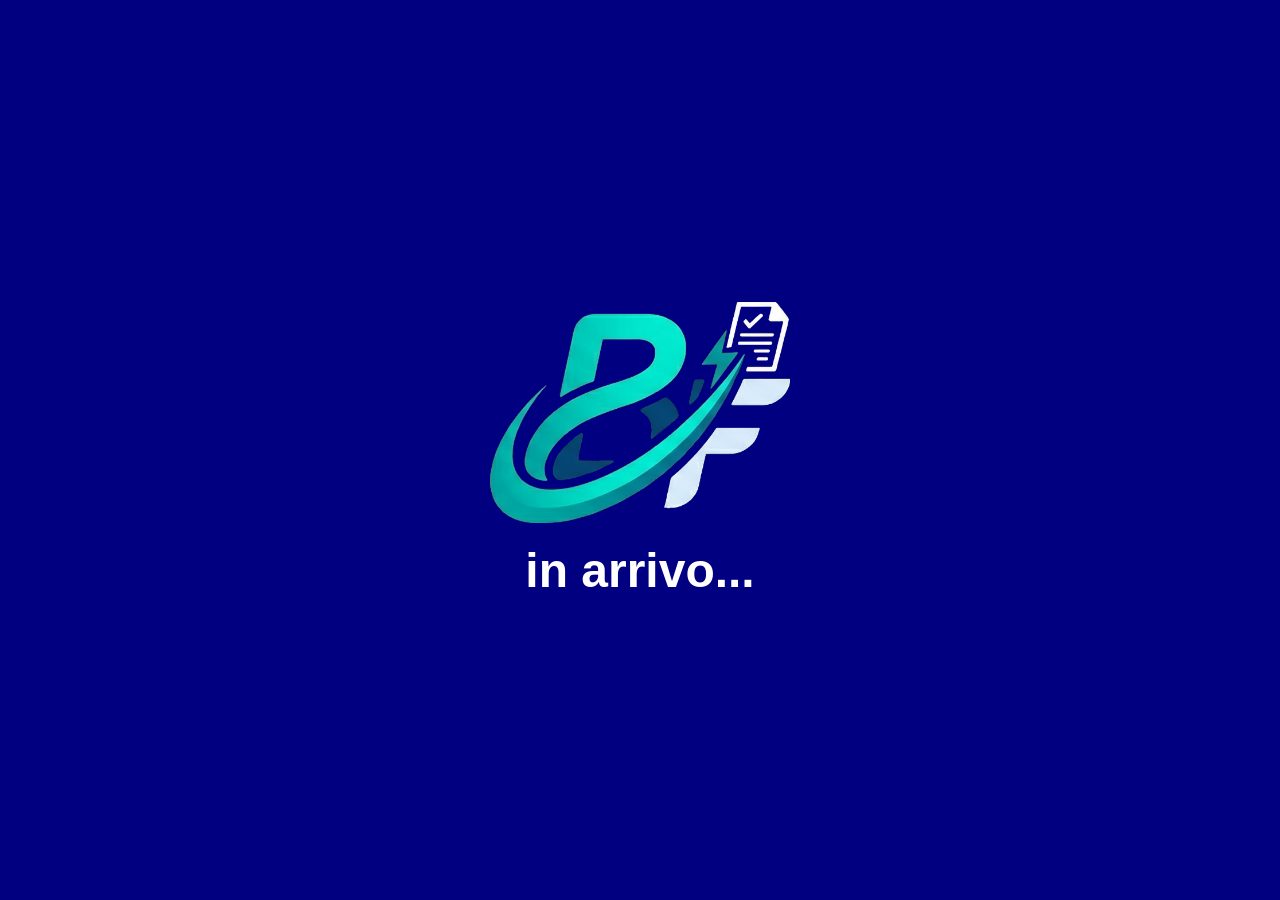
==== index.html @ 20ffef42 "placeholder for pages" ====
<!DOCTYPE html>
<html lang="it">
<head>
  <meta charset="UTF-8">
  <meta name="viewport" content="width=device-width, initial-scale=1.0">
  <title>Briofé - In Arrivo...</title>
  <style>
    body {
      background-color: #000080; /* Blu scuro */
      color: #fff; /* Testo bianco */
      font-family: Arial, sans-serif;
      text-align: center;
      margin: 0;
      padding: 0;
      height: 100vh;
      display: flex;
      flex-direction: column;
      justify-content: center;
      align-items: center;
    }

    img {
      max-width: 300px;
      margin-bottom: 20px;
    }

    .tamarro {
      font-size: 3em;
      font-weight: bold;
      animation: blinker 1s linear infinite;
    }

    @keyframes blinker {
      50% {
        opacity: 0;
      }
    }
  </style>
</head>
<body>
  <img src="img/logobriofe1.png" alt="Briofé Logo">
  <div class="tamarro">in arrivo...</div>
</body>
</html>
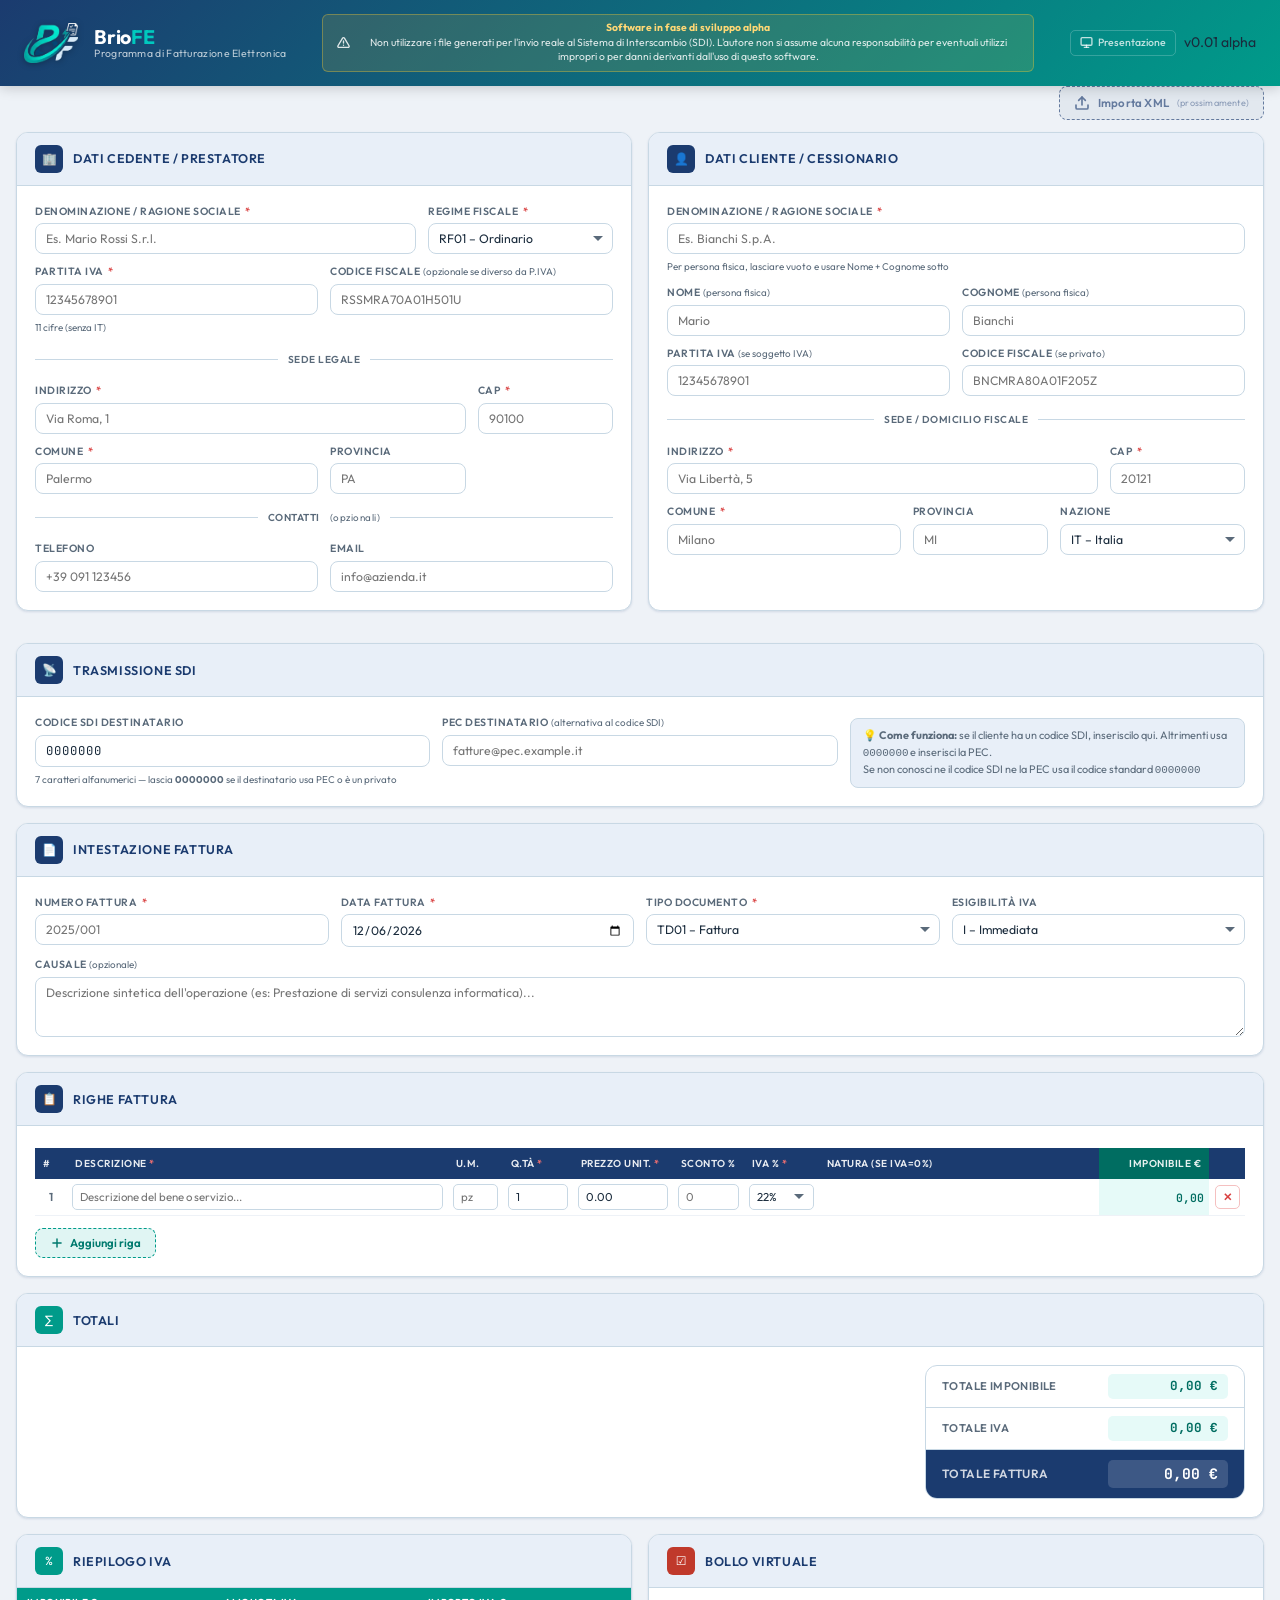
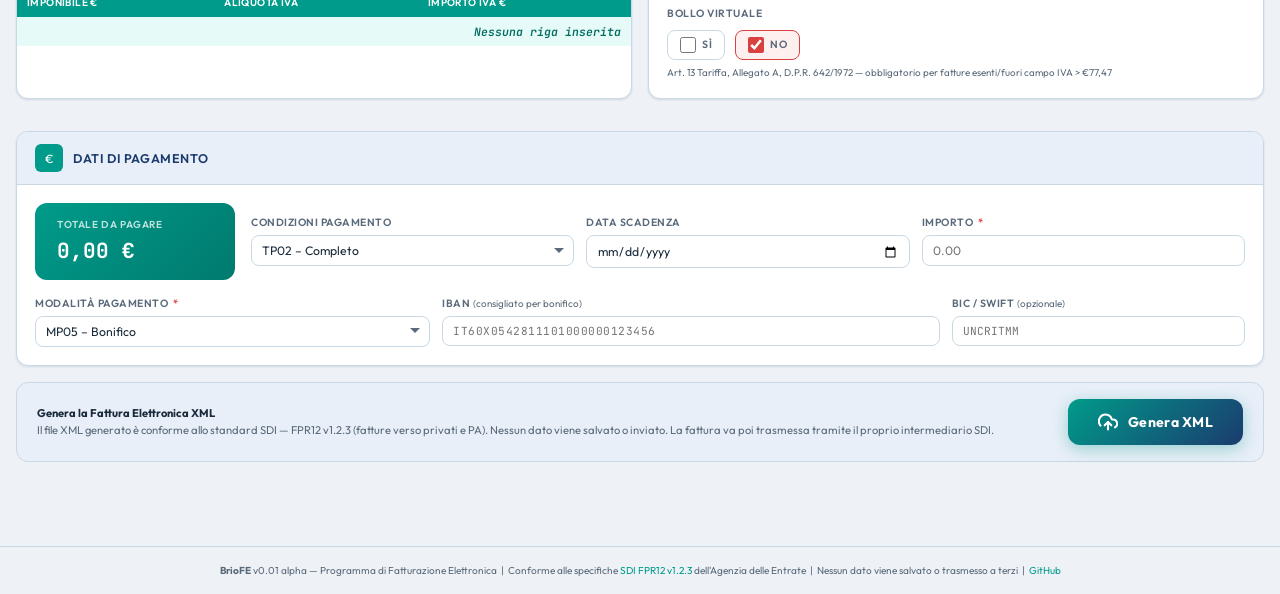
==== commit 359bc510: "Add files via upload" ====
--- a/index.html
+++ b/index.html
@@ -3,42 +3,602 @@
 <head>
   <meta charset="UTF-8">
   <meta name="viewport" content="width=device-width, initial-scale=1.0">
-  <title>Briofé - In Arrivo...</title>
-  <style>
-    body {
-      background-color: #000080; /* Blu scuro */
-      color: #fff; /* Testo bianco */
-      font-family: Arial, sans-serif;
-      text-align: center;
-      margin: 0;
-      padding: 0;
-      height: 100vh;
-      display: flex;
-      flex-direction: column;
-      justify-content: center;
-      align-items: center;
-    }
-
-    img {
-      max-width: 300px;
-      margin-bottom: 20px;
-    }
-
-    .tamarro {
-      font-size: 3em;
-      font-weight: bold;
-      animation: blinker 1s linear infinite;
-    }
-
-    @keyframes blinker {
-      50% {
-        opacity: 0;
-      }
-    }
-  </style>
+  <meta name="description" content="BrioFE - Programma di Fatturazione Elettronica. Genera fatture elettroniche XML FPR12 conformi SDI.">
+  <title>BrioFE — Fatturazione Elettronica</title>
+  <link rel="icon" type="image/png" href="img/logobriofe1.png">
+  <link rel="stylesheet" href="asset/style.css">
 </head>
 <body>
-  <img src="img/logobriofe1.png" alt="Briofé Logo">
-  <div class="tamarro">in arrivo...</div>
+
+<!-- ═══════════════════════════════════════════════════════════
+     HEADER
+════════════════════════════════════════════════════════════ -->
+<header class="app-header">
+  <img src="img/logobriofe1.png" alt="BrioFE Logo" class="logo">
+  <div class="brand">
+    <div class="brand-name">Brio<span>FE</span></div>
+    <div class="brand-sub">Programma di Fatturazione Elettronica</div>
+  </div>
+
+  <div class="header-disclaimer">
+    <svg width="13" height="13" viewBox="0 0 24 24" fill="none" stroke="currentColor" stroke-width="2.5" stroke-linecap="round" stroke-linejoin="round" style="flex-shrink:0"><path d="M10.29 3.86L1.82 18a2 2 0 0 0 1.71 3h16.94a2 2 0 0 0 1.71-3L13.71 3.86a2 2 0 0 0-3.42 0z"/><line x1="12" y1="9" x2="12" y2="13"/><line x1="12" y1="17" x2="12.01" y2="17"/></svg>
+    <span><strong>Software in fase di sviluppo alpha</strong></br>Non utilizzare i file generati per l'invio reale al Sistema di Interscambio (SDI). L'autore non si assume alcuna responsabilità per eventuali utilizzi impropri o per danni derivanti dall'uso di questo software.</span>
+  </div>
+
+  <div class="header-right">
+    <a href="presentation.html" class="header-link" title="Pagina di presentazione del progetto">
+      <svg width="13" height="13" viewBox="0 0 24 24" fill="none" stroke="currentColor" stroke-width="2.5" stroke-linecap="round" stroke-linejoin="round"><rect x="2" y="3" width="20" height="14" rx="2"/><line x1="8" y1="21" x2="16" y2="21"/><line x1="12" y1="17" x2="12" y2="21"/></svg>
+      Presentazione
+    </a>
+    <span class="header-version">v0.01 alpha</span>
+  </div>
+</header>
+
+<!-- ═══════════════════════════════════════════════════════════
+     MAIN CONTENT
+════════════════════════════════════════════════════════════ -->
+<div class="page-wrapper">
+  <div class="main-content">
+
+    <!-- TOP ACTIONS BAR -->
+    <div style="display:flex; justify-content:flex-end; margin-bottom:12px;">
+      <button type="button" class="btn-import-xml" onclick="importXML()" title="Funzione disponibile in versione futura">
+        <svg width="16" height="16" viewBox="0 0 24 24" fill="none" stroke="currentColor" stroke-width="2.5" stroke-linecap="round" stroke-linejoin="round">
+          <path d="M21 15v4a2 2 0 0 1-2 2H5a2 2 0 0 1-2-2v-4"/>
+          <polyline points="17 8 12 3 7 8"/>
+          <line x1="12" y1="3" x2="12" y2="15"/>
+        </svg>
+        Importa XML
+        <span style="font-size:.65rem;opacity:.7;font-weight:400">(prossimamente)</span>
+      </button>
+    </div>
+
+    <!-- ────────────────────────────────────────────────────
+         CEDENTE + CLIENTE
+    ─────────────────────────────────────────────────────── -->
+    <div class="header-grid">
+
+      <!-- DATI CEDENTE / PRESTATORE -->
+      <div class="card">
+        <div class="card-header">
+          <div class="section-icon">🏢</div>
+          <h2>Dati Cedente / Prestatore</h2>
+        </div>
+        <div class="card-body">
+          <div class="form-grid">
+
+            <div class="field col-8">
+              <label>Denominazione / Ragione Sociale <span class="required">*</span></label>
+              <input type="text" id="cedente-denominazione" placeholder="Es. Mario Rossi S.r.l." autocomplete="organization">
+            </div>
+
+            <div class="field col-4">
+              <label>Regime Fiscale <span class="required">*</span></label>
+              <select id="cedente-regime">
+                <option value="RF01">RF01 – Ordinario</option>
+                <option value="RF02">RF02 – Contribuenti minimi</option>
+                <option value="RF04">RF04 – Agricoltura e pesca</option>
+                <option value="RF05">RF05 – Sali e tabacchi</option>
+                <option value="RF06">RF06 – Commercio fiammiferi</option>
+                <option value="RF07">RF07 – Editoria</option>
+                <option value="RF10">RF10 – Intrattenimenti</option>
+                <option value="RF11">RF11 – Agenzie viaggi</option>
+                <option value="RF12">RF12 – Agriturismo</option>
+                <option value="RF13">RF13 – Vendite a domicilio</option>
+                <option value="RF14">RF14 – Beni usati</option>
+                <option value="RF15">RF15 – Aste</option>
+                <option value="RF16">RF16 – IVA cassa PA</option>
+                <option value="RF17">RF17 – IVA cassa</option>
+                <option value="RF18">RF18 – Altro</option>
+                <option value="RF19">RF19 – Forfettario</option>
+                <option value="RF20">RF20 – Franchigia IVA UE</option>
+              </select>
+            </div>
+
+            <div class="field col-6">
+              <label>Partita IVA <span class="required">*</span></label>
+              <input type="text" id="cedente-piva" placeholder="12345678901" maxlength="11" autocomplete="off">
+              <span class="field-hint">11 cifre (senza IT)</span>
+            </div>
+
+            <div class="field col-6">
+              <label>Codice Fiscale <span class="optional">(opzionale se diverso da P.IVA)</span></label>
+              <input type="text" id="cedente-cf" placeholder="RSSMRA70A01H501U" maxlength="16" autocomplete="off">
+            </div>
+
+            <div class="col-12">
+              <div class="section-divider">Sede Legale</div>
+            </div>
+
+            <div class="field col-9">
+              <label>Indirizzo <span class="required">*</span></label>
+              <input type="text" id="cedente-indirizzo" placeholder="Via Roma, 1">
+            </div>
+
+            <div class="field col-3">
+              <label>CAP <span class="required">*</span></label>
+              <input type="text" id="cedente-cap" placeholder="90100" maxlength="5">
+            </div>
+
+            <div class="field col-6">
+              <label>Comune <span class="required">*</span></label>
+              <input type="text" id="cedente-comune" placeholder="Palermo">
+            </div>
+
+            <div class="field col-3">
+              <label>Provincia</label>
+              <input type="text" id="cedente-provincia" placeholder="PA" maxlength="2">
+            </div>
+
+            <div class="col-12">
+              <div class="section-divider">Contatti <span class="optional" style="font-weight:400;text-transform:none;font-size:.7rem">(opzionali)</span></div>
+            </div>
+
+            <div class="field col-6">
+              <label>Telefono</label>
+              <input type="tel" id="cedente-tel" placeholder="+39 091 123456">
+            </div>
+
+            <div class="field col-6">
+              <label>Email</label>
+              <input type="email" id="cedente-email" placeholder="info@azienda.it">
+            </div>
+
+          </div>
+        </div>
+      </div>
+
+      <!-- DATI CESSIONARIO / COMMITTENTE -->
+      <div class="card">
+        <div class="card-header">
+          <div class="section-icon">👤</div>
+          <h2>Dati Cliente / Cessionario</h2>
+        </div>
+        <div class="card-body">
+          <div class="form-grid">
+
+            <div class="field col-12">
+              <label>Denominazione / Ragione Sociale <span class="required">*</span></label>
+              <input type="text" id="cliente-denominazione" placeholder="Es. Bianchi S.p.A." autocomplete="off">
+              <span class="field-hint">Per persona fisica, lasciare vuoto e usare Nome + Cognome sotto</span>
+            </div>
+
+            <div class="field col-6">
+              <label>Nome <span class="optional">(persona fisica)</span></label>
+              <input type="text" id="cliente-nome" placeholder="Mario">
+            </div>
+
+            <div class="field col-6">
+              <label>Cognome <span class="optional">(persona fisica)</span></label>
+              <input type="text" id="cliente-cognome" placeholder="Bianchi">
+            </div>
+
+            <div class="field col-6">
+              <label>Partita IVA <span class="optional">(se soggetto IVA)</span></label>
+              <input type="text" id="cliente-piva" placeholder="12345678901" maxlength="11">
+            </div>
+
+            <div class="field col-6">
+              <label>Codice Fiscale <span class="optional">(se privato)</span></label>
+              <input type="text" id="cliente-cf" placeholder="BNCMRA80A01F205Z" maxlength="16">
+            </div>
+
+            <div class="col-12">
+              <div class="section-divider">Sede / Domicilio Fiscale</div>
+            </div>
+
+            <div class="field col-9">
+              <label>Indirizzo <span class="required">*</span></label>
+              <input type="text" id="cliente-indirizzo" placeholder="Via Libertà, 5">
+            </div>
+
+            <div class="field col-3">
+              <label>CAP <span class="required">*</span></label>
+              <input type="text" id="cliente-cap" placeholder="20121" maxlength="5">
+            </div>
+
+            <div class="field col-5">
+              <label>Comune <span class="required">*</span></label>
+              <input type="text" id="cliente-comune" placeholder="Milano">
+            </div>
+
+            <div class="field col-3">
+              <label>Provincia</label>
+              <input type="text" id="cliente-provincia" placeholder="MI" maxlength="2">
+            </div>
+
+            <div class="field col-4">
+              <label>Nazione</label>
+              <select id="cliente-nazione">
+                <option value="IT" selected>IT – Italia</option>
+                <option value="AT">AT – Austria</option>
+                <option value="BE">BE – Belgio</option>
+                <option value="CH">CH – Svizzera</option>
+                <option value="DE">DE – Germania</option>
+                <option value="ES">ES – Spagna</option>
+                <option value="FR">FR – Francia</option>
+                <option value="GB">GB – Gran Bretagna</option>
+                <option value="GR">GR – Grecia</option>
+                <option value="NL">NL – Paesi Bassi</option>
+                <option value="PT">PT – Portogallo</option>
+                <option value="US">US – USA</option>
+                <option value="SM">SM – San Marino</option>
+                <option value="VA">VA – Città del Vaticano</option>
+              </select>
+            </div>
+
+          </div>
+        </div>
+      </div>
+    </div>
+
+    <!-- ────────────────────────────────────────────────────
+         TRASMISSIONE SDI
+    ─────────────────────────────────────────────────────── -->
+    <div class="card">
+      <div class="card-header">
+        <div class="section-icon">📡</div>
+        <h2>Trasmissione SDI</h2>
+      </div>
+      <div class="card-body">
+        <div class="form-grid">
+
+          <div class="field col-4">
+            <label>Codice SDI Destinatario</label>
+            <input type="text" id="cedente-sdi" value="0000000" maxlength="7"
+                   style="text-transform:uppercase;font-family:'JetBrains Mono',monospace;letter-spacing:1px"
+                   placeholder="0000000"
+                   oninput="this.value=this.value.toUpperCase()">
+            <span class="field-hint">7 caratteri alfanumerici — lascia <strong>0000000</strong> se il destinatario usa PEC o è un privato</span>
+          </div>
+
+          <div class="field col-4">
+            <label>PEC Destinatario <span class="optional">(alternativa al codice SDI)</span></label>
+            <input type="email" id="cedente-pec" placeholder="fatture@pec.example.it">
+          </div>
+
+          <div class="field col-4" style="align-self:flex-end">
+            <div style="background:var(--secondary-light);border:1px solid var(--border);border-radius:var(--radius);padding:8px 12px;font-size:.78rem;color:var(--text-muted);line-height:1.5">
+              💡 <strong>Come funziona:</strong> se il cliente ha un codice SDI, inseriscilo qui.
+              Altrimenti usa <code>0000000</code> e inserisci la PEC.</br>
+              Se non conosci ne il codice SDI ne la PEC usa il codice standard <code>0000000</code> 
+            </div>
+          </div>
+
+        </div>
+      </div>
+    </div>
+
+    <!-- ────────────────────────────────────────────────────
+         INTESTAZIONE FATTURA
+    ─────────────────────────────────────────────────────── -->
+    <div class="card">
+      <div class="card-header">
+        <div class="section-icon">📄</div>
+        <h2>Intestazione Fattura</h2>
+      </div>
+      <div class="card-body">
+        <div class="form-grid">
+
+          <div class="field col-3">
+            <label>Numero Fattura <span class="required">*</span></label>
+            <input type="text" id="fattura-numero" placeholder="2025/001">
+          </div>
+
+          <div class="field col-3">
+            <label>Data Fattura <span class="required">*</span></label>
+            <input type="date" id="fattura-data">
+          </div>
+
+          <div class="field col-3">
+            <label>Tipo Documento <span class="required">*</span></label>
+            <select id="fattura-tipo">
+              <option value="TD01">TD01 – Fattura</option>
+              <option value="TD04">TD04 – Nota di credito</option>
+              <option value="TD05">TD05 – Nota di debito</option>
+              <option value="TD24">TD24 – Fattura differita (art.21 c.4 a)</option>
+              <option value="TD25">TD25 – Fattura differita (art.21 c.4 b)</option>
+              <option value="TD26">TD26 – Cessione beni ammortizzabili</option>
+              <option value="TD27">TD27 – Fattura autoconsumo/cessione gratuita</option>
+            </select>
+          </div>
+
+          <div class="field col-3">
+            <label>Esigibilità IVA</label>
+            <select id="fattura-esigibilita">
+              <option value="I">I – Immediata</option>
+              <option value="D">D – Differita</option>
+              <option value="S">S – Scissione pagamenti (Split Payment)</option>
+            </select>
+          </div>
+
+          <div class="field col-12">
+            <label>Causale <span class="optional">(opzionale)</span></label>
+            <textarea id="fattura-causale" placeholder="Descrizione sintetica dell'operazione (es: Prestazione di servizi consulenza informatica)..." rows="2"></textarea>
+          </div>
+
+        </div>
+      </div>
+    </div>
+
+    <!-- ────────────────────────────────────────────────────
+         RIGHE FATTURA
+    ─────────────────────────────────────────────────────── -->
+    <div class="card">
+      <div class="card-header">
+        <div class="section-icon">📋</div>
+        <h2>Righe Fattura</h2>
+      </div>
+      <div class="card-body" style="padding-top:10px">
+
+        <div class="table-wrapper">
+          <table class="invoice-table">
+            <thead>
+              <tr>
+                <th class="td-nr">#</th>
+                <th class="td-desc">Descrizione <span style="color:#F87171">*</span></th>
+                <th class="td-um">U.M.</th>
+                <th class="td-qty">Q.tà <span style="color:#F87171">*</span></th>
+                <th class="td-price">Prezzo Unit. <span style="color:#F87171">*</span></th>
+                <th class="td-disc">Sconto %</th>
+                <th class="td-iva">IVA % <span style="color:#F87171">*</span></th>
+                <th class="td-natura">Natura (se IVA=0%)</th>
+                <th class="td-tot text-right" style="background:#006D61">Imponibile €</th>
+                <th class="td-del"></th>
+              </tr>
+            </thead>
+            <tbody id="linee-body">
+              <!-- righe inserite dinamicamente da JS -->
+            </tbody>
+          </table>
+        </div>
+
+        <div style="margin-top:10px">
+          <button type="button" class="btn-add-row" onclick="addLine()">
+            <svg width="14" height="14" viewBox="0 0 24 24" fill="none" stroke="currentColor" stroke-width="2.5" stroke-linecap="round" stroke-linejoin="round">
+              <line x1="12" y1="5" x2="12" y2="19"/><line x1="5" y1="12" x2="19" y2="12"/>
+            </svg>
+            Aggiungi riga
+          </button>
+        </div>
+
+      </div>
+    </div>
+
+    <!-- ────────────────────────────────────────────────────
+         TOTALI
+    ─────────────────────────────────────────────────────── -->
+    <div class="card">
+      <div class="card-header">
+        <div class="section-icon" style="background:var(--primary)">∑</div>
+        <h2>Totali</h2>
+      </div>
+      <div class="card-body">
+        <div class="totals-grid">
+          <div class="totals-box">
+            <div class="totals-row">
+              <span class="tot-label">Totale Imponibile</span>
+              <span class="tot-value" id="tot-imponibile">0,00 €</span>
+            </div>
+            <div class="totals-row">
+              <span class="tot-label">Totale IVA</span>
+              <span class="tot-value" id="tot-iva">0,00 €</span>
+            </div>
+            <div class="totals-row total-final">
+              <span class="tot-label">Totale Fattura</span>
+              <span class="tot-value" id="tot-fattura">0,00 €</span>
+            </div>
+          </div>
+        </div>
+      </div>
+    </div>
+
+    <!-- ────────────────────────────────────────────────────
+         RIEPILOGO IVA + BOLLO/RIVALSA
+    ─────────────────────────────────────────────────────── -->
+    <div class="bottom-grid">
+
+      <!-- RIEPILOGO IVA -->
+      <div class="card">
+        <div class="card-header">
+          <div class="section-icon" style="background:var(--primary)">%</div>
+          <h2>Riepilogo IVA</h2>
+        </div>
+        <div class="card-body" style="padding:0">
+          <table class="riepilogo-iva-table">
+            <thead>
+              <tr>
+                <th>Imponibile €</th>
+                <th>Aliquota IVA</th>
+                <th>Importo IVA €</th>
+              </tr>
+            </thead>
+            <tbody id="riepilogo-iva-body">
+              <tr><td colspan="3" class="riepilogo-empty">Nessuna riga inserita</td></tr>
+            </tbody>
+          </table>
+        </div>
+      </div>
+
+      <!-- BOLLO + RIVALSA BOLLO -->
+      <div class="card">
+        <div class="card-header">
+          <div class="section-icon" style="background:#C0392B">☑</div>
+          <h2>Bollo Virtuale</h2>
+        </div>
+        <div class="card-body">
+          <div class="bollo-section">
+
+            <!-- Bollo Virtuale SI/NO -->
+            <div class="field">
+              <label>Bollo Virtuale</label>
+              <div class="checkbox-group">
+                <label class="checkbox-label" id="label-bollo-si">
+                  <input type="checkbox" id="bollo-si" name="bollo" onchange="
+                    el('bollo-no').checked=false;
+                    handleBolloChange();
+                  "> Sì
+                </label>
+                <label class="checkbox-label checked" id="label-bollo-no">
+                  <input type="checkbox" id="bollo-no" name="bollo" checked onchange="
+                    el('bollo-si').checked=false;
+                    handleBolloChange();
+                  "> No
+                </label>
+              </div>
+              <span class="field-hint">Art. 13 Tariffa, Allegato A, D.P.R. 642/1972 — obbligatorio per fatture esenti/fuori campo IVA &gt; €77,47</span>
+            </div>
+
+            <!-- Importo + Rivalsa: visibili solo se bollo = SI -->
+            <div id="bollo-dettaglio" style="display:none">
+
+              <!-- Importo Bollo -->
+              <div id="bollo-importo-row" class="bollo-importo-row">
+                <div class="field" style="max-width:200px">
+                  <label>Importo Bollo (€)</label>
+                  <input type="number" id="importo-bollo" value="2.00" step="0.01" min="0"
+                         oninput="recalc(); updateBolloRivalsaRow();">
+                </div>
+              </div>
+
+              <!-- Rivalsa Bollo -->
+              <div class="field" style="margin-top:10px">
+                <label>Rivalsa Bollo</label>
+                <div class="checkbox-group">
+                  <label class="checkbox-label" id="label-rivalsa-si">
+                    <input type="checkbox" id="rivalsa-si" name="rivalsa" onchange="
+                      el('rivalsa-no').checked=false;
+                      handleRivalsaBolloChange();
+                    "> Sì
+                  </label>
+                  <label class="checkbox-label checked" id="label-rivalsa-no">
+                    <input type="checkbox" id="rivalsa-no" name="rivalsa" checked onchange="
+                      el('rivalsa-si').checked=false;
+                      handleRivalsaBolloChange();
+                    "> No
+                  </label>
+                </div>
+                <span class="field-hint">Se <strong>Sì</strong>: viene aggiunta automaticamente una riga in fattura con l'importo del bollo, IVA 0%, Natura <strong>N1</strong> (Esclusa art.15 D.P.R. 642/1972)</span>
+              </div>
+
+            </div>
+
+          </div>
+        </div>
+      </div>
+    </div>
+
+    <!-- ────────────────────────────────────────────────────
+         PAGAMENTO
+    ─────────────────────────────────────────────────────── -->
+    <div class="card">
+      <div class="card-header">
+        <div class="section-icon" style="background:var(--primary)">€</div>
+        <h2>Dati di Pagamento</h2>
+      </div>
+      <div class="card-body">
+
+        <!-- Totale da pagare + Scadenza + Modalità -->
+        <div class="pagamento-header-row">
+
+          <div class="totale-pagare-box">
+            <div class="label">Totale da Pagare</div>
+            <div class="amount" id="totale-pagare-amount">0,00 €</div>
+          </div>
+
+          <div class="pagamento-fields">
+            <div class="form-grid">
+              <div class="field col-4">
+                <label>Condizioni Pagamento</label>
+                <select id="pagamento-condizioni">
+                  <option value="TP02" selected>TP02 – Completo</option>
+                  <option value="TP01">TP01 – A rate</option>
+                  <option value="TP03">TP03 – Anticipo</option>
+                </select>
+              </div>
+              <div class="field col-4">
+                <label>Data Scadenza</label>
+                <input type="date" id="pagamento-scadenza">
+              </div>
+              <div class="field col-4">
+                <label>Importo <span class="required">*</span></label>
+                <input type="number" id="pagamento-importo" step="0.01" min="0" placeholder="0.00">
+              </div>
+            </div>
+          </div>
+
+        </div>
+
+        <!-- Modalità + IBAN + BIC -->
+        <div class="form-grid" style="margin-top:12px">
+
+          <div class="field col-4">
+            <label>Modalità Pagamento <span class="required">*</span></label>
+            <select id="pagamento-modalita">
+              <option value="MP05" selected>MP05 – Bonifico</option>
+              <option value="MP01">MP01 – Contanti</option>
+              <option value="MP02">MP02 – Assegno</option>
+              <option value="MP03">MP03 – Assegno circolare</option>
+              <option value="MP07">MP07 – Bollettino bancario</option>
+              <option value="MP08">MP08 – Carta di pagamento</option>
+              <option value="MP12">MP12 – RIBA</option>
+              <option value="MP13">MP13 – MAV</option>
+              <option value="MP19">MP19 – SEPA Direct Debit</option>
+              <option value="MP20">MP20 – SEPA Direct Debit CORE</option>
+              <option value="MP21">MP21 – SEPA Direct Debit B2B</option>
+              <option value="MP23">MP23 – PagoPA</option>
+            </select>
+          </div>
+
+          <div class="field col-5">
+            <label>IBAN <span class="optional">(consigliato per bonifico)</span></label>
+            <input type="text" id="pagamento-iban" placeholder="IT60X0542811101000000123456" maxlength="34" style="text-transform:uppercase; font-family:'JetBrains Mono',monospace; font-size:.8rem; letter-spacing:.5px">
+          </div>
+
+          <div class="field col-3">
+            <label>BIC / SWIFT <span class="optional">(opzionale)</span></label>
+            <input type="text" id="pagamento-bic" placeholder="UNCRITMM" maxlength="11" style="text-transform:uppercase; font-family:'JetBrains Mono',monospace; font-size:.8rem">
+          </div>
+
+        </div>
+
+      </div>
+    </div>
+
+    <!-- ────────────────────────────────────────────────────
+         GENERA XML
+    ─────────────────────────────────────────────────────── -->
+    <div class="generate-bar">
+      <div class="generate-info">
+        <strong>Genera la Fattura Elettronica XML</strong><br>
+        Il file XML generato è conforme allo standard SDI — FPR12 v1.2.3 (fatture verso privati e PA).
+        Nessun dato viene salvato o inviato. La fattura va poi trasmessa tramite il proprio intermediario SDI.
+      </div>
+      <button type="button" class="btn-generate" onclick="generateXML()">
+        <svg width="20" height="20" viewBox="0 0 24 24" fill="none" stroke="currentColor" stroke-width="2.5" stroke-linecap="round" stroke-linejoin="round">
+          <polyline points="16 16 12 12 8 16"/><line x1="12" y1="12" x2="12" y2="21"/>
+          <path d="M20.39 18.39A5 5 0 0 0 18 9h-1.26A8 8 0 1 0 3 16.3"/>
+        </svg>
+        Genera XML
+      </button>
+    </div>
+
+  </div><!-- end .main-content -->
+</div><!-- end .page-wrapper -->
+
+<!-- ═══════════════════════════════════════════════════════════
+     FOOTER
+════════════════════════════════════════════════════════════ -->
+<footer class="app-footer">
+  <strong>BrioFE</strong> v0.01 alpha — Programma di Fatturazione Elettronica &nbsp;|&nbsp;
+  Conforme alle specifiche <a href="https://www.fatturapa.gov.it" target="_blank" rel="noopener">SDI FPR12 v1.2.3</a> dell'Agenzia delle Entrate &nbsp;|&nbsp;
+  Nessun dato viene salvato o trasmesso a terzi &nbsp;|&nbsp;
+  <a href="https://github.com/denvermotel/BrioFE" target="_blank" rel="noopener">GitHub</a>
+</footer>
+
+<!-- Toast container -->
+<div id="toast-container"></div>
+
+<script src="asset/app.js"></script>
 </body>
-</html>+</html>
--- a/asset/style.css
+++ b/asset/style.css
@@ -0,0 +1,840 @@
+/* ============================================================
+   BrioFE - Fatturazione Elettronica
+   style.css v0.01 alpha
+   ============================================================ */
+
+@import url('https://fonts.googleapis.com/css2?family=Outfit:wght@300;400;500;600;700&family=JetBrains+Mono:wght@400;500&display=swap');
+
+/* ── CSS Variables ─────────────────────────────────────────── */
+:root {
+  --primary:       #009B8A;
+  --primary-dark:  #007A6E;
+  --primary-light: #E0F5F3;
+  --secondary:     #1B3B6F;
+  --secondary-light: #E8EFF8;
+  --accent:        #00C9BE;
+  --text:          #1A2B3C;
+  --text-muted:    #5A6A7A;
+  --border:        #C8D8E4;
+  --border-focus:  #009B8A;
+  --bg:            #EEF2F7;
+  --bg-card:       #FFFFFF;
+  --bg-calc:       #E6FAF8;
+  --text-calc:     #006D61;
+  --bg-header:     linear-gradient(135deg, #1B3B6F 0%, #009B8A 100%);
+  --danger:        #D94040;
+  --warning:       #E8881A;
+  --shadow-sm:     0 1px 3px rgba(27,59,111,.08), 0 1px 2px rgba(27,59,111,.06);
+  --shadow-md:     0 4px 12px rgba(27,59,111,.10), 0 2px 4px rgba(27,59,111,.06);
+  --shadow-lg:     0 10px 30px rgba(27,59,111,.12);
+  --radius:        8px;
+  --radius-lg:     12px;
+  --radius-xl:     16px;
+  --transition:    .18s cubic-bezier(.4,0,.2,1);
+}
+
+/* ── Reset ──────────────────────────────────────────────────── */
+*, *::before, *::after { box-sizing: border-box; margin: 0; padding: 0; }
+
+html { font-size: 14px; scroll-behavior: smooth; }
+
+body {
+  font-family: 'Outfit', system-ui, sans-serif;
+  background: var(--bg);
+  color: var(--text);
+  line-height: 1.5;
+  min-height: 100vh;
+}
+
+/* ── Layout ─────────────────────────────────────────────────── */
+.page-wrapper { max-width: 1280px; margin: 0 auto; padding: 0 16px 60px; }
+
+/* ── Header ─────────────────────────────────────────────────── */
+.app-header {
+  background: var(--bg-header);
+  padding: 14px 24px;
+  display: flex;
+  align-items: center;
+  gap: 16px;
+  position: sticky;
+  top: 0;
+  z-index: 100;
+  box-shadow: 0 2px 12px rgba(0,0,0,.18);
+}
+
+.app-header .logo {
+  height: 40px;
+  width: auto;
+  filter: drop-shadow(0 1px 3px rgba(0,0,0,.3));
+}
+
+.app-header .brand {
+  display: flex;
+  flex-direction: column;
+  line-height: 1.1;
+}
+
+.app-header .brand-name {
+  font-size: 1.4rem;
+  font-weight: 700;
+  color: #FFF;
+  letter-spacing: -.3px;
+}
+.app-header .brand-name span { color: var(--accent); }
+
+.app-header .brand-sub {
+  font-size: .75rem;
+  font-weight: 400;
+  color: rgba(255,255,255,.7);
+  letter-spacing: .3px;
+}
+
+.header-spacer { flex: 1; }
+
+.header-right {
+  display: flex;
+  align-items: center;
+  gap: 8px;
+  flex-shrink: 0;
+}
+
+.header-link {
+  display: inline-flex;
+  align-items: center;
+  gap: 5px;
+  color: rgba(255,255,255,.75);
+  text-decoration: none;
+  font-size: .75rem;
+  font-weight: 500;
+  padding: 4px 9px;
+  border-radius: 5px;
+  border: 1px solid rgba(255,255,255,.2);
+  transition: var(--transition);
+  white-space: nowrap;
+}
+.header-link:hover {
+  color: #fff;
+  background: rgba(255,255,255,.12);
+  border-color: rgba(255,255,255,.35);
+}
+
+/* ── Header disclaimer (inline, centered) ────────────────────── */
+.header-disclaimer {
+  flex: 1;
+  display: flex;
+  align-items: center;
+  justify-content: center;
+  gap: 7px;
+  margin: 0 20px;
+  background: rgba(245,200,50,.13);
+  border: 1px solid rgba(245,200,50,.35);
+  border-radius: 6px;
+  padding: 6px 14px;
+  font-size: .74rem;
+  color: rgba(255,255,255,.85);
+  line-height: 1.4;
+  text-align: center;
+}
+.header-disclaimer strong { color: #FFD875; }
+  background: rgba(255,255,255,.12);
+  border: 1px solid rgba(255,255,255,.2);
+  color: rgba(255,255,255,.8);
+  font-size: .7rem;
+  font-weight: 500;
+  padding: 3px 9px;
+  border-radius: 20px;
+  font-family: 'JetBrains Mono', monospace;
+  letter-spacing: .5px;
+}
+
+/* ── Main Content ───────────────────────────────────────────── */
+.main-content { padding-top: 24px; }
+
+/* ── Cards / Sections ──────────────────────────────────────── */
+.card {
+  background: var(--bg-card);
+  border-radius: var(--radius-lg);
+  box-shadow: var(--shadow-sm);
+  border: 1px solid var(--border);
+  margin-bottom: 16px;
+  overflow: hidden;
+}
+
+.card-header {
+  display: flex;
+  align-items: center;
+  gap: 10px;
+  padding: 12px 18px;
+  background: var(--secondary-light);
+  border-bottom: 1px solid var(--border);
+}
+
+.card-header .section-icon {
+  width: 28px;
+  height: 28px;
+  background: var(--secondary);
+  border-radius: 6px;
+  display: flex;
+  align-items: center;
+  justify-content: center;
+  color: white;
+  font-size: .85rem;
+  flex-shrink: 0;
+}
+
+.card-header h2 {
+  font-size: .9rem;
+  font-weight: 600;
+  color: var(--secondary);
+  text-transform: uppercase;
+  letter-spacing: .6px;
+}
+
+.card-body { padding: 18px; }
+
+/* ── Two-column header layout ──────────────────────────────── */
+.header-grid {
+  display: grid;
+  grid-template-columns: 1fr 1fr;
+  gap: 16px;
+  margin-bottom: 16px;
+}
+
+@media (max-width: 768px) {
+  .header-grid { grid-template-columns: 1fr; }
+}
+
+/* ── Import XML button (disabled/placeholder) ─────────────── */
+.btn-import-xml {
+  display: inline-flex;
+  align-items: center;
+  gap: 8px;
+  background: rgba(27,59,111,.08);
+  border: 1.5px dashed var(--secondary);
+  color: var(--secondary);
+  font-family: 'Outfit', sans-serif;
+  font-size: .82rem;
+  font-weight: 600;
+  padding: 8px 14px;
+  border-radius: var(--radius);
+  cursor: not-allowed;
+  opacity: .65;
+  transition: var(--transition);
+  letter-spacing: .2px;
+}
+.btn-import-xml svg { flex-shrink: 0; }
+
+/* ── Form Grid ──────────────────────────────────────────────── */
+.form-grid {
+  display: grid;
+  grid-template-columns: repeat(12, 1fr);
+  gap: 10px 12px;
+}
+
+.col-12 { grid-column: span 12; }
+.col-9  { grid-column: span 9;  }
+.col-8  { grid-column: span 8;  }
+.col-6  { grid-column: span 6;  }
+.col-5  { grid-column: span 5;  }
+.col-4  { grid-column: span 4;  }
+.col-3  { grid-column: span 3;  }
+.col-2  { grid-column: span 2;  }
+
+@media (max-width: 600px) {
+  .col-9, .col-8, .col-6, .col-5, .col-4, .col-3, .col-2 { grid-column: span 12; }
+}
+
+/* ── Form Fields ────────────────────────────────────────────── */
+.field { display: flex; flex-direction: column; gap: 4px; }
+
+.field label {
+  font-size: .75rem;
+  font-weight: 600;
+  color: var(--text-muted);
+  text-transform: uppercase;
+  letter-spacing: .5px;
+}
+
+.field label .required {
+  color: var(--danger);
+  margin-left: 2px;
+}
+
+.field label .optional {
+  color: var(--text-muted);
+  font-weight: 400;
+  font-size: .7rem;
+  text-transform: none;
+  letter-spacing: 0;
+}
+
+/* Input fields (user input = black/white) */
+input[type="text"],
+input[type="number"],
+input[type="email"],
+input[type="date"],
+input[type="tel"],
+select,
+textarea {
+  width: 100%;
+  padding: 7px 10px;
+  background: #FFFFFF;
+  border: 1.5px solid var(--border);
+  border-radius: var(--radius);
+  font-family: 'Outfit', sans-serif;
+  font-size: .875rem;
+  color: var(--text);
+  transition: border-color var(--transition), box-shadow var(--transition);
+  outline: none;
+  appearance: none;
+}
+
+input[type="text"]:focus,
+input[type="number"]:focus,
+input[type="email"]:focus,
+input[type="date"]:focus,
+input[type="tel"]:focus,
+select:focus,
+textarea:focus {
+  border-color: var(--border-focus);
+  box-shadow: 0 0 0 3px rgba(0,155,138,.12);
+}
+
+input[type="text"].is-invalid,
+input[type="number"].is-invalid,
+select.is-invalid {
+  border-color: var(--danger);
+  box-shadow: 0 0 0 3px rgba(217,64,64,.1);
+}
+
+textarea { resize: vertical; min-height: 60px; }
+
+select {
+  background-image: url("data:image/svg+xml,%3Csvg xmlns='http://www.w3.org/2000/svg' width='12' height='12' viewBox='0 0 12 12'%3E%3Cpath fill='%235A6A7A' d='M6 8L1 3h10z'/%3E%3C/svg%3E");
+  background-repeat: no-repeat;
+  background-position: right 8px center;
+  padding-right: 26px;
+  cursor: pointer;
+}
+
+/* Calculated fields (green) */
+.calc-input {
+  background: var(--bg-calc) !important;
+  border-color: #B0E8E3 !important;
+  color: var(--text-calc) !important;
+  font-weight: 600 !important;
+  cursor: default !important;
+  font-family: 'JetBrains Mono', monospace !important;
+  font-size: .82rem !important;
+}
+
+.calc-display {
+  padding: 7px 10px;
+  background: var(--bg-calc);
+  border: 1.5px solid #B0E8E3;
+  border-radius: var(--radius);
+  color: var(--text-calc);
+  font-family: 'JetBrains Mono', monospace;
+  font-size: .875rem;
+  font-weight: 600;
+  min-height: 34px;
+  display: flex;
+  align-items: center;
+}
+
+/* ── Invoice rows top bar ──────────────────────────────────── */
+.section-actions {
+  display: flex;
+  align-items: center;
+  justify-content: space-between;
+  padding: 12px 18px 0;
+}
+
+/* ── Invoice Lines Table ────────────────────────────────────── */
+.table-wrapper {
+  overflow-x: auto;
+  margin: 12px 0;
+}
+
+.invoice-table {
+  width: 100%;
+  border-collapse: collapse;
+  font-size: .82rem;
+}
+
+.invoice-table th {
+  background: var(--secondary);
+  color: rgba(255,255,255,.9);
+  font-weight: 600;
+  font-size: .72rem;
+  text-transform: uppercase;
+  letter-spacing: .5px;
+  padding: 8px 8px;
+  text-align: left;
+  white-space: nowrap;
+  position: sticky;
+  top: 0;
+}
+
+.invoice-table th.text-right,
+.invoice-table td.text-right { text-align: right; }
+
+.invoice-table tbody tr:nth-child(even) { background: #F7FAFC; }
+.invoice-table tbody tr:hover { background: var(--primary-light); }
+
+.invoice-table td {
+  padding: 5px 5px;
+  border-bottom: 1px solid #EEF2F7;
+  vertical-align: middle;
+}
+
+/* inline table inputs */
+.invoice-table input[type="text"],
+.invoice-table input[type="number"],
+.invoice-table select {
+  padding: 5px 7px;
+  font-size: .82rem;
+  border-radius: 5px;
+}
+
+.td-nr { width: 32px; text-align: center; font-weight: 600; color: var(--text-muted); }
+.td-desc { min-width: 180px; }
+.td-um { width: 55px; }
+.td-qty { width: 70px; }
+.td-price { width: 100px; }
+.td-disc { width: 60px; }
+.td-iva { width: 75px; }
+.td-natura { min-width: 140px; }
+.td-tot { width: 110px; }
+.td-del { width: 36px; text-align: center; }
+
+.td-calc {
+  background: var(--bg-calc);
+  color: var(--text-calc);
+  font-family: 'JetBrains Mono', monospace;
+  font-weight: 600;
+  text-align: right;
+  font-size: .82rem;
+  padding: 5px 8px;
+}
+
+/* ── Buttons ────────────────────────────────────────────────── */
+.btn {
+  display: inline-flex;
+  align-items: center;
+  gap: 6px;
+  font-family: 'Outfit', sans-serif;
+  font-weight: 600;
+  border: none;
+  cursor: pointer;
+  transition: var(--transition);
+  border-radius: var(--radius);
+  text-decoration: none;
+  white-space: nowrap;
+}
+
+.btn-primary {
+  background: var(--primary);
+  color: white;
+  padding: 9px 18px;
+  font-size: .875rem;
+  box-shadow: 0 2px 8px rgba(0,155,138,.3);
+}
+.btn-primary:hover { background: var(--primary-dark); box-shadow: 0 4px 12px rgba(0,155,138,.4); }
+
+.btn-secondary {
+  background: var(--secondary-light);
+  color: var(--secondary);
+  border: 1.5px solid var(--border);
+  padding: 8px 16px;
+  font-size: .82rem;
+}
+.btn-secondary:hover { background: #D8E5F0; }
+
+.btn-outline {
+  background: transparent;
+  color: var(--primary);
+  border: 1.5px solid var(--primary);
+  padding: 7px 14px;
+  font-size: .82rem;
+}
+.btn-outline:hover { background: var(--primary-light); }
+
+.btn-danger-outline {
+  background: transparent;
+  color: var(--danger);
+  border: 1.5px solid #F5C0C0;
+  padding: 4px 7px;
+  font-size: .78rem;
+  border-radius: 5px;
+}
+.btn-danger-outline:hover { background: #FFF0F0; border-color: var(--danger); }
+
+.btn-add-row {
+  background: var(--primary-light);
+  color: var(--primary-dark);
+  border: 1.5px dashed var(--primary);
+  padding: 7px 14px;
+  font-size: .82rem;
+  border-radius: var(--radius);
+  cursor: pointer;
+  font-family: 'Outfit', sans-serif;
+  font-weight: 600;
+  transition: var(--transition);
+  display: inline-flex;
+  align-items: center;
+  gap: 6px;
+}
+.btn-add-row:hover { background: var(--bg-calc); }
+
+.btn-generate {
+  background: linear-gradient(135deg, #009B8A 0%, #1B3B6F 100%);
+  color: white;
+  padding: 13px 30px;
+  font-size: 1rem;
+  font-weight: 700;
+  border-radius: var(--radius-lg);
+  letter-spacing: .3px;
+  box-shadow: 0 4px 16px rgba(0,155,138,.35);
+  border: none;
+  cursor: pointer;
+  font-family: 'Outfit', sans-serif;
+  display: inline-flex;
+  align-items: center;
+  gap: 10px;
+  transition: var(--transition);
+}
+.btn-generate:hover {
+  box-shadow: 0 6px 20px rgba(0,155,138,.45);
+  transform: translateY(-1px);
+}
+.btn-generate:active { transform: translateY(0); }
+
+/* ── Totals Summary ──────────────────────────────────────────── */
+.totals-grid {
+  display: flex;
+  justify-content: flex-end;
+}
+
+.totals-box {
+  min-width: 320px;
+  border: 1px solid var(--border);
+  border-radius: var(--radius-lg);
+  overflow: hidden;
+}
+
+.totals-row {
+  display: flex;
+  justify-content: space-between;
+  align-items: center;
+  padding: 8px 16px;
+  border-bottom: 1px solid var(--border);
+}
+.totals-row:last-child { border-bottom: none; }
+
+.totals-row .tot-label {
+  font-size: .8rem;
+  font-weight: 600;
+  color: var(--text-muted);
+  text-transform: uppercase;
+  letter-spacing: .4px;
+}
+
+.totals-row .tot-value {
+  font-family: 'JetBrains Mono', monospace;
+  font-size: .9rem;
+  font-weight: 700;
+  color: var(--text-calc);
+  background: var(--bg-calc);
+  padding: 3px 10px;
+  border-radius: 5px;
+  min-width: 120px;
+  text-align: right;
+}
+
+.totals-row.total-final {
+  background: var(--secondary);
+  padding: 10px 16px;
+}
+.totals-row.total-final .tot-label { color: rgba(255,255,255,.8); font-size: .85rem; }
+.totals-row.total-final .tot-value {
+  background: rgba(255,255,255,.15);
+  color: white;
+  font-size: 1.05rem;
+}
+
+/* ── Bottom section: Riepilogo + Bollo/Rivalsa ─────────────── */
+.bottom-grid {
+  display: grid;
+  grid-template-columns: 1fr 1fr;
+  gap: 16px;
+  margin-bottom: 16px;
+}
+
+@media (max-width: 768px) { .bottom-grid { grid-template-columns: 1fr; } }
+
+.riepilogo-iva-table {
+  width: 100%;
+  border-collapse: collapse;
+  font-size: .82rem;
+}
+
+.riepilogo-iva-table th {
+  background: var(--primary);
+  color: white;
+  font-weight: 600;
+  font-size: .72rem;
+  text-transform: uppercase;
+  letter-spacing: .4px;
+  padding: 7px 10px;
+  text-align: left;
+}
+
+.riepilogo-iva-table td {
+  padding: 6px 10px;
+  background: var(--bg-calc);
+  color: var(--text-calc);
+  font-family: 'JetBrains Mono', monospace;
+  font-weight: 600;
+  font-size: .82rem;
+  border-bottom: 1px solid #B0E8E3;
+  text-align: right;
+}
+
+.riepilogo-iva-table tr:last-child td { border-bottom: none; }
+
+.riepilogo-empty {
+  padding: 20px;
+  text-align: center;
+  color: var(--text-muted);
+  font-size: .8rem;
+  font-style: italic;
+}
+
+/* ── Checkboxes (Bollo / Rivalsa) ───────────────────────────── */
+.checkbox-group {
+  display: flex;
+  gap: 10px;
+  align-items: center;
+  margin-top: 4px;
+}
+
+.checkbox-label {
+  display: flex;
+  align-items: center;
+  gap: 6px;
+  cursor: pointer;
+  font-size: .85rem;
+  font-weight: 500;
+  color: var(--text);
+  padding: 6px 12px;
+  border-radius: var(--radius);
+  border: 1.5px solid var(--border);
+  transition: var(--transition);
+  user-select: none;
+}
+.checkbox-label:hover { border-color: var(--danger); background: #FFF5F5; }
+
+.checkbox-label input[type="checkbox"] {
+  width: 16px;
+  height: 16px;
+  accent-color: var(--danger);
+  cursor: pointer;
+  flex-shrink: 0;
+  margin: 0;
+  padding: 0;
+  border: none;
+  appearance: auto;
+}
+
+.checkbox-label.checked { border-color: var(--danger); background: #FFF0F0; }
+
+.bollo-section { display: flex; flex-direction: column; gap: 12px; }
+
+.bollo-importo-row {
+  display: flex;
+  align-items: center;
+  gap: 10px;
+}
+
+.bollo-importo-row .field { flex: 1; }
+
+/* ── Totale da Pagare ───────────────────────────────────────── */
+.pagamento-header-row {
+  display: flex;
+  align-items: center;
+  gap: 16px;
+  flex-wrap: wrap;
+  margin-bottom: 16px;
+}
+
+.totale-pagare-box {
+  background: linear-gradient(135deg, #009B8A, #007A6E);
+  border-radius: var(--radius-lg);
+  padding: 14px 22px;
+  display: flex;
+  flex-direction: column;
+  min-width: 200px;
+}
+
+.totale-pagare-box .label {
+  font-size: .72rem;
+  font-weight: 600;
+  text-transform: uppercase;
+  letter-spacing: .6px;
+  color: rgba(255,255,255,.75);
+  margin-bottom: 2px;
+}
+
+.totale-pagare-box .amount {
+  font-family: 'JetBrains Mono', monospace;
+  font-size: 1.5rem;
+  font-weight: 700;
+  color: white;
+}
+
+.pagamento-fields { flex: 1; min-width: 280px; }
+
+/* ── Generate section ───────────────────────────────────────── */
+.generate-bar {
+  display: flex;
+  align-items: center;
+  justify-content: space-between;
+  padding: 16px 20px;
+  background: var(--secondary-light);
+  border-radius: var(--radius-lg);
+  border: 1px solid var(--border);
+  flex-wrap: wrap;
+  gap: 12px;
+}
+
+.generate-info {
+  font-size: .8rem;
+  color: var(--text-muted);
+  line-height: 1.5;
+}
+.generate-info strong { color: var(--text); }
+
+/* ── Toast Notifications ────────────────────────────────────── */
+#toast-container {
+  position: fixed;
+  bottom: 24px;
+  right: 24px;
+  z-index: 9999;
+  display: flex;
+  flex-direction: column;
+  gap: 8px;
+}
+
+.toast {
+  display: flex;
+  align-items: flex-start;
+  gap: 10px;
+  padding: 12px 16px;
+  border-radius: var(--radius-lg);
+  font-size: .82rem;
+  font-weight: 500;
+  box-shadow: var(--shadow-lg);
+  max-width: 360px;
+  animation: toastIn .3s ease;
+  border-left: 4px solid transparent;
+}
+
+.toast.success { background: #F0FBF9; border-color: var(--primary); color: #005A52; }
+.toast.error   { background: #FFF0F0; border-color: var(--danger);  color: #9B1010; }
+.toast.warning { background: #FFF8EC; border-color: var(--warning); color: #7A4600; }
+
+@keyframes toastIn {
+  from { opacity: 0; transform: translateX(20px); }
+  to   { opacity: 1; transform: translateX(0); }
+}
+
+/* ── Field hints ─────────────────────────────────────────────── */
+.field-hint {
+  font-size: .7rem;
+  color: var(--text-muted);
+  margin-top: 2px;
+}
+
+/* ── Section divider ─────────────────────────────────────────── */
+.section-divider {
+  display: flex;
+  align-items: center;
+  gap: 10px;
+  margin: 6px 0;
+  color: var(--text-muted);
+  font-size: .72rem;
+  font-weight: 600;
+  text-transform: uppercase;
+  letter-spacing: .5px;
+}
+.section-divider::before,
+.section-divider::after {
+  content: '';
+  flex: 1;
+  height: 1px;
+  background: var(--border);
+}
+
+/* ── Footer ─────────────────────────────────────────────────── */
+.app-footer {
+  text-align: center;
+  padding: 16px;
+  font-size: .72rem;
+  color: var(--text-muted);
+  border-top: 1px solid var(--border);
+  margin-top: 24px;
+}
+.app-footer a { color: var(--primary); text-decoration: none; }
+.app-footer a:hover { text-decoration: underline; }
+
+/* ── Scrollbar ──────────────────────────────────────────────── */
+::-webkit-scrollbar { width: 6px; height: 6px; }
+::-webkit-scrollbar-track { background: var(--bg); }
+::-webkit-scrollbar-thumb { background: var(--border); border-radius: 3px; }
+::-webkit-scrollbar-thumb:hover { background: var(--text-muted); }
+
+/* ── Bollo Rivalsa locked row ───────────────────────────────── */
+.row-bollo-rivalsa td {
+  background: #FFF8EC !important;
+  border-bottom: 1px solid #FDDBA0 !important;
+}
+
+.row-bollo-rivalsa .td-calc {
+  background: #FFF3D6 !important;
+  color: #7A4600 !important;
+}
+
+.bollo-row-badge {
+  display: inline-flex;
+  align-items: center;
+  gap: 5px;
+  font-size: .72rem;
+  font-weight: 700;
+  color: #7A4600;
+  background: #FDDBA0;
+  padding: 2px 7px;
+  border-radius: 4px;
+  letter-spacing: .3px;
+  white-space: nowrap;
+}
+
+.locked-cell {
+  font-family: 'JetBrains Mono', monospace;
+  font-size: .8rem;
+  color: #7A4600;
+  font-weight: 600;
+  padding: 5px 7px;
+  background: #FFF3D6;
+  border-radius: 5px;
+  border: 1.5px solid #FDDBA0;
+  display: block;
+  min-height: 30px;
+  line-height: 20px;
+}
+@media print {
+  .app-header, .btn-generate, .btn-add-row, .btn-danger-outline,
+  .btn-import-xml, .generate-bar, .app-footer { display: none; }
+  body { background: white; }
+  .card { box-shadow: none; border: 1px solid #ccc; }
+}
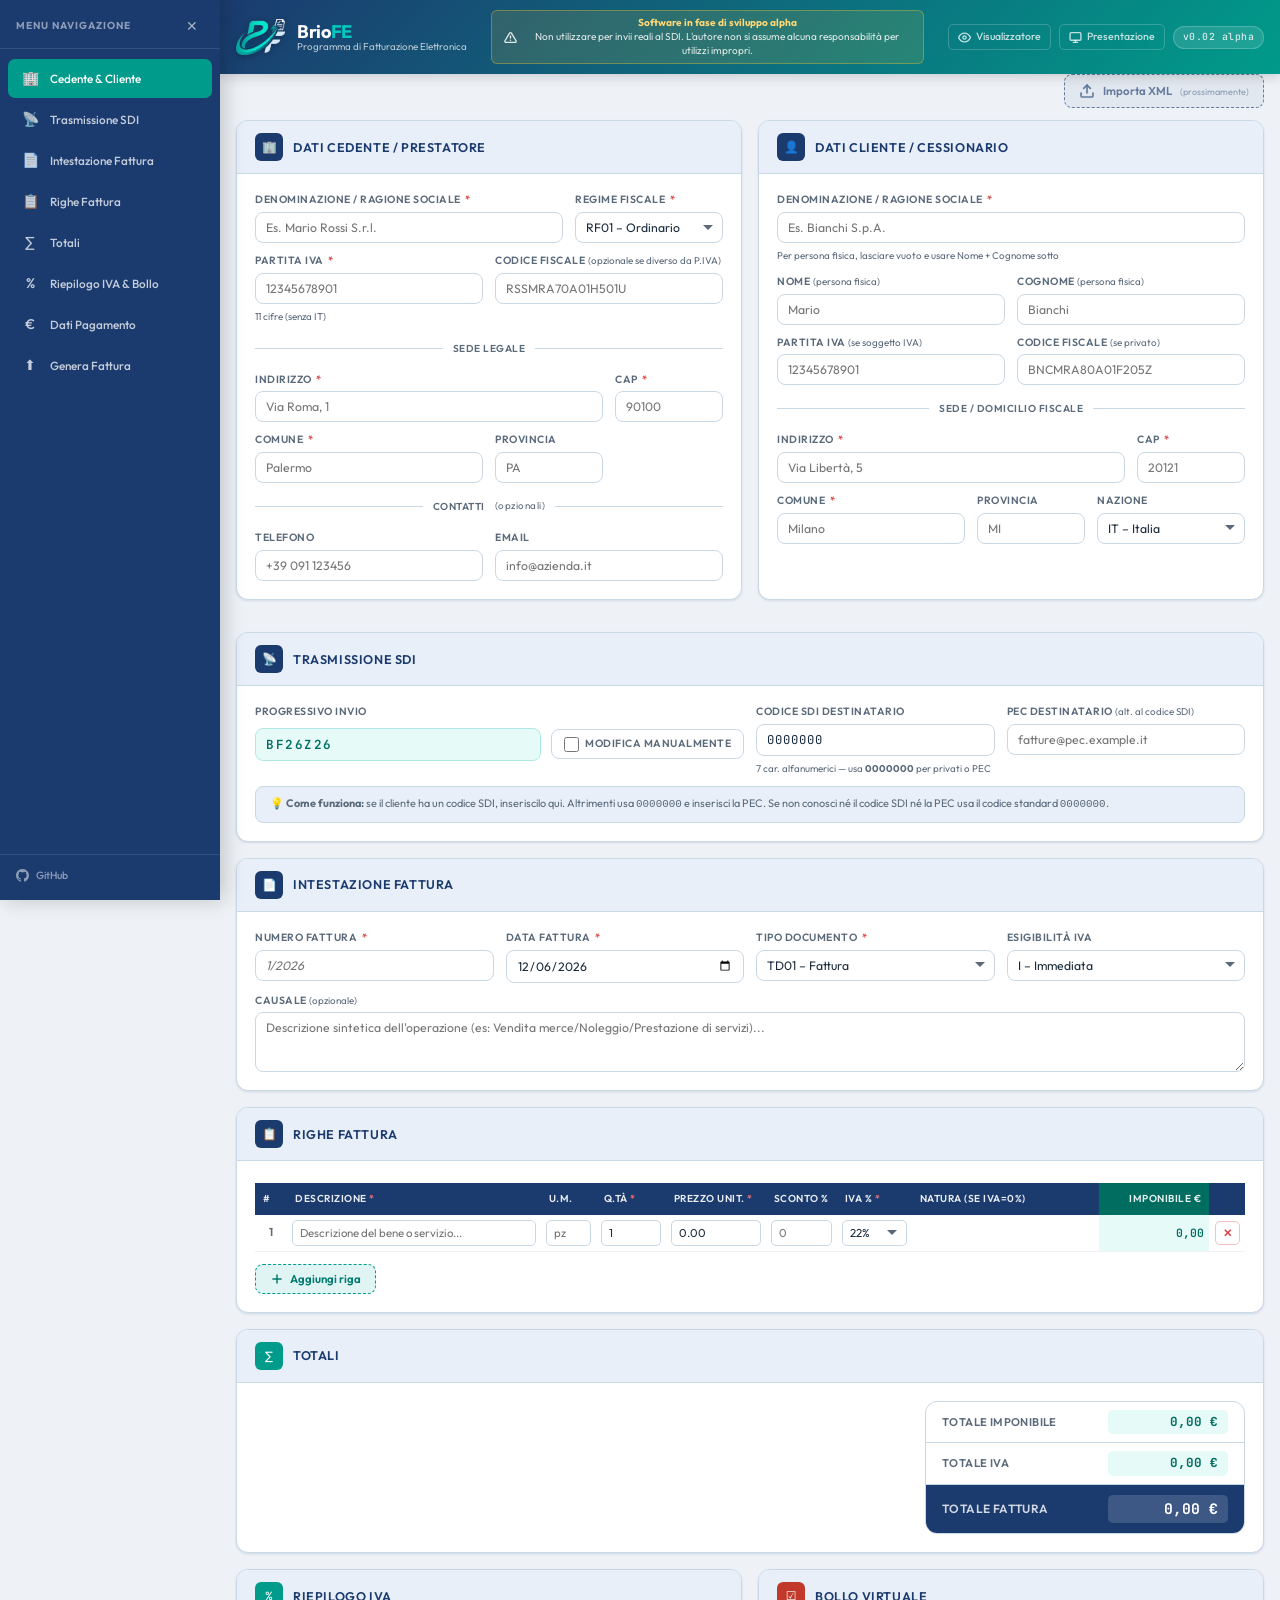
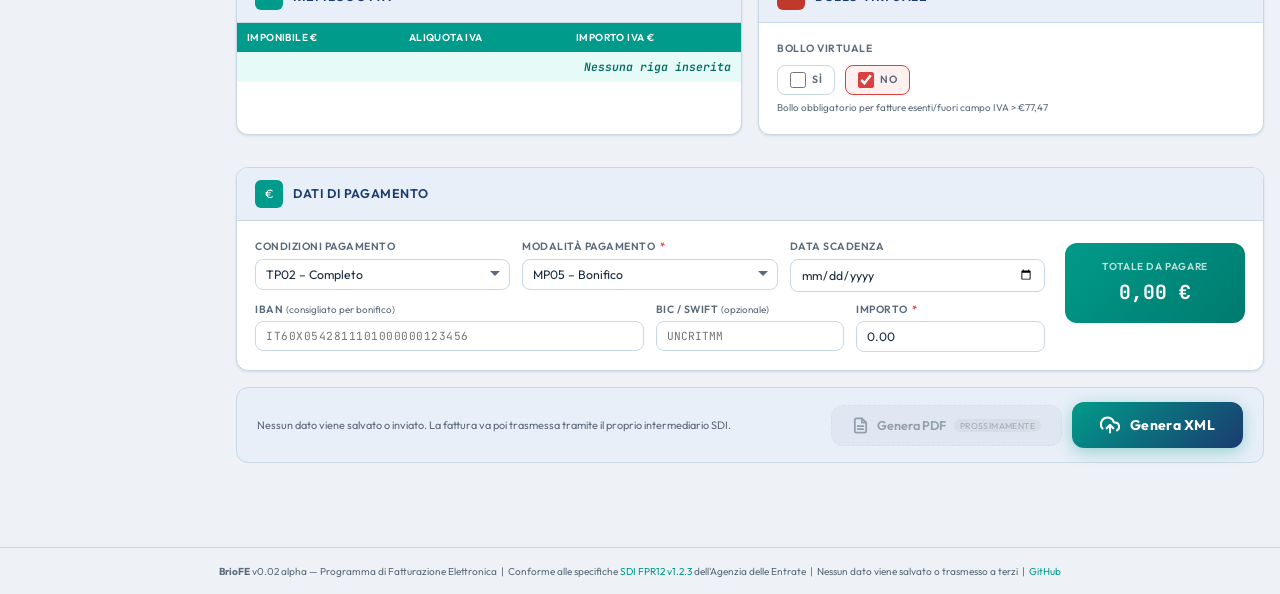
==== commit 4439b58f: "0.02 alpha" ====
--- a/index.html
+++ b/index.html
@@ -14,6 +14,9 @@
      HEADER
 ════════════════════════════════════════════════════════════ -->
 <header class="app-header">
+  <button class="nav-toggle" id="nav-toggle" onclick="toggleNav()" title="Menu sezioni">
+    <span></span><span></span><span></span>
+  </button>
   <img src="img/logobriofe1.png" alt="BrioFE Logo" class="logo">
   <div class="brand">
     <div class="brand-name">Brio<span>FE</span></div>
@@ -22,21 +25,69 @@
 
   <div class="header-disclaimer">
     <svg width="13" height="13" viewBox="0 0 24 24" fill="none" stroke="currentColor" stroke-width="2.5" stroke-linecap="round" stroke-linejoin="round" style="flex-shrink:0"><path d="M10.29 3.86L1.82 18a2 2 0 0 0 1.71 3h16.94a2 2 0 0 0 1.71-3L13.71 3.86a2 2 0 0 0-3.42 0z"/><line x1="12" y1="9" x2="12" y2="13"/><line x1="12" y1="17" x2="12.01" y2="17"/></svg>
-    <span><strong>Software in fase di sviluppo alpha</strong></br>Non utilizzare i file generati per l'invio reale al Sistema di Interscambio (SDI). L'autore non si assume alcuna responsabilità per eventuali utilizzi impropri o per danni derivanti dall'uso di questo software.</span>
+    <span><strong>Software in fase di sviluppo alpha</strong><br>Non utilizzare per invii reali al SDI. L'autore non si assume alcuna responsabilità per utilizzi impropri.</span>
   </div>
 
   <div class="header-right">
-    <a href="presentation.html" class="header-link" title="Pagina di presentazione del progetto">
+    <a href="visualizzatore.html" class="header-link" title="Visualizzatore fatture XML">
+      <svg width="13" height="13" viewBox="0 0 24 24" fill="none" stroke="currentColor" stroke-width="2.5" stroke-linecap="round" stroke-linejoin="round"><path d="M1 12s4-8 11-8 11 8 11 8-4 8-11 8-11-8-11-8z"/><circle cx="12" cy="12" r="3"/></svg>
+      Visualizzatore
+    </a>
+    <a href="presentation.html" class="header-link" title="Pagina di presentazione">
       <svg width="13" height="13" viewBox="0 0 24 24" fill="none" stroke="currentColor" stroke-width="2.5" stroke-linecap="round" stroke-linejoin="round"><rect x="2" y="3" width="20" height="14" rx="2"/><line x1="8" y1="21" x2="16" y2="21"/><line x1="12" y1="17" x2="12" y2="21"/></svg>
       Presentazione
     </a>
-    <span class="header-version">v0.01 alpha</span>
+    <span class="header-version">v0.02 alpha</span>
   </div>
 </header>
+
+<!-- ═══════════════════════════════════════════════════════════
+     SIDEBAR NAV
+════════════════════════════════════════════════════════════ -->
+<nav class="side-nav" id="side-nav">
+  <!-- Tab strip: visible only when collapsed on desktop -->
+  <div class="nav-tab" onclick="toggleNav()" title="Apri menu navigazione">
+    <span class="nav-tab-text">MENU NAVIGAZIONE</span>
+    <svg width="14" height="14" viewBox="0 0 24 24" fill="none" stroke="currentColor" stroke-width="2.5" stroke-linecap="round" stroke-linejoin="round"><polyline points="9 18 15 12 9 6"/></svg>
+  </div>
+  <div class="side-nav-header">
+    <span class="side-nav-title">Menu Navigazione</span>
+    <button class="side-nav-close" onclick="toggleNav()">✕</button>
+  </div>
+  <ul class="side-nav-list">
+    <li><a href="#sec-anagrafica" class="side-nav-link" onclick="navClick(this)"><span class="nav-icon">🏢</span>Cedente &amp; Cliente</a></li>
+    <li><a href="#sec-sdi"        class="side-nav-link" onclick="navClick(this)"><span class="nav-icon">📡</span>Trasmissione SDI</a></li>
+    <li><a href="#sec-intestazione" class="side-nav-link" onclick="navClick(this)"><span class="nav-icon">📄</span>Intestazione Fattura</a></li>
+    <li><a href="#sec-righe"      class="side-nav-link" onclick="navClick(this)"><span class="nav-icon">📋</span>Righe Fattura</a></li>
+    <li><a href="#sec-totali"     class="side-nav-link" onclick="navClick(this)"><span class="nav-icon">∑</span>Totali</a></li>
+    <li><a href="#sec-riepilogo"  class="side-nav-link" onclick="navClick(this)"><span class="nav-icon">%</span>Riepilogo IVA &amp; Bollo</a></li>
+    <li><a href="#sec-pagamento"  class="side-nav-link" onclick="navClick(this)"><span class="nav-icon">€</span>Dati Pagamento</a></li>
+    <li><a href="#sec-genera"     class="side-nav-link" onclick="navClick(this)"><span class="nav-icon">⬆</span>Genera Fattura</a></li>
+  </ul>
+  <div class="side-nav-footer">
+    <a href="https://github.com/denvermotel/BrioFE" target="_blank" rel="noopener" class="side-nav-gh">
+      <svg width="13" height="13" viewBox="0 0 24 24" fill="currentColor"><path d="M12 0C5.37 0 0 5.37 0 12c0 5.3 3.44 9.8 8.2 11.38.6.1.82-.26.82-.58v-2.04c-3.34.72-4.04-1.61-4.04-1.61-.54-1.38-1.33-1.75-1.33-1.75-1.09-.74.08-.73.08-.73 1.2.08 1.84 1.24 1.84 1.24 1.07 1.83 2.8 1.3 3.49 1 .1-.78.42-1.3.76-1.6-2.67-.3-5.47-1.33-5.47-5.93 0-1.31.47-2.38 1.24-3.22-.13-.3-.54-1.52.12-3.18 0 0 1.01-.32 3.3 1.23a11.5 11.5 0 0 1 3-.4c1.02 0 2.04.14 3 .4 2.28-1.55 3.29-1.23 3.29-1.23.66 1.66.25 2.88.12 3.18.77.84 1.24 1.91 1.24 3.22 0 4.61-2.81 5.63-5.48 5.92.43.37.81 1.1.81 2.22v3.29c0 .32.22.69.83.57C20.57 21.79 24 17.3 24 12c0-6.63-5.37-12-12-12z"/></svg>
+      GitHub
+    </a>
+  </div>
+</nav>
+<div class="nav-overlay" id="nav-overlay"></div>
+
+<!-- MOBILE DISCLAIMER MODAL (visible only on small screens) -->
+<div class="mobile-disclaimer" id="mobile-disclaimer" style="display:none">
+  <svg width="22" height="22" viewBox="0 0 24 24" fill="none" stroke="currentColor" stroke-width="2.5" stroke-linecap="round" stroke-linejoin="round" style="flex-shrink:0;color:#FFD875"><path d="M10.29 3.86L1.82 18a2 2 0 0 0 1.71 3h16.94a2 2 0 0 0 1.71-3L13.71 3.86a2 2 0 0 0-3.42 0z"/><line x1="12" y1="9" x2="12" y2="13"/><line x1="12" y1="17" x2="12.01" y2="17"/></svg>
+  <div class="mobile-disclaimer-text">
+    <strong>Software in fase di sviluppo alpha</strong><br>
+    Non utilizzare i file generati per l'invio reale al Sistema di Interscambio (SDI).
+    L'autore non si assume alcuna responsabilità per eventuali utilizzi impropri o per danni derivanti dall'uso di questo software.
+  </div>
+  <button class="mobile-disclaimer-close" onclick="document.getElementById('mobile-disclaimer').style.display='none'" title="Chiudi">✕</button>
+</div>
 
 <!-- ═══════════════════════════════════════════════════════════
      MAIN CONTENT
 ════════════════════════════════════════════════════════════ -->
+<div class="app-body" id="app-body">
 <div class="page-wrapper">
   <div class="main-content">
 
@@ -45,8 +96,7 @@
       <button type="button" class="btn-import-xml" onclick="importXML()" title="Funzione disponibile in versione futura">
         <svg width="16" height="16" viewBox="0 0 24 24" fill="none" stroke="currentColor" stroke-width="2.5" stroke-linecap="round" stroke-linejoin="round">
           <path d="M21 15v4a2 2 0 0 1-2 2H5a2 2 0 0 1-2-2v-4"/>
-          <polyline points="17 8 12 3 7 8"/>
-          <line x1="12" y1="3" x2="12" y2="15"/>
+          <polyline points="17 8 12 3 7 8"/><line x1="12" y1="3" x2="12" y2="15"/>
         </svg>
         Importa XML
         <span style="font-size:.65rem;opacity:.7;font-weight:400">(prossimamente)</span>
@@ -56,9 +106,10 @@
     <!-- ────────────────────────────────────────────────────
          CEDENTE + CLIENTE
     ─────────────────────────────────────────────────────── -->
+    <div id="sec-anagrafica" class="section-anchor"></div>
     <div class="header-grid">
 
-      <!-- DATI CEDENTE / PRESTATORE -->
+      <!-- DATI CEDENTE -->
       <div class="card">
         <div class="card-header">
           <div class="section-icon">🏢</div>
@@ -66,12 +117,10 @@
         </div>
         <div class="card-body">
           <div class="form-grid">
-
             <div class="field col-8">
               <label>Denominazione / Ragione Sociale <span class="required">*</span></label>
               <input type="text" id="cedente-denominazione" placeholder="Es. Mario Rossi S.r.l." autocomplete="organization">
             </div>
-
             <div class="field col-4">
               <label>Regime Fiscale <span class="required">*</span></label>
               <select id="cedente-regime">
@@ -94,61 +143,46 @@
                 <option value="RF20">RF20 – Franchigia IVA UE</option>
               </select>
             </div>
-
             <div class="field col-6">
               <label>Partita IVA <span class="required">*</span></label>
               <input type="text" id="cedente-piva" placeholder="12345678901" maxlength="11" autocomplete="off">
               <span class="field-hint">11 cifre (senza IT)</span>
             </div>
-
             <div class="field col-6">
               <label>Codice Fiscale <span class="optional">(opzionale se diverso da P.IVA)</span></label>
               <input type="text" id="cedente-cf" placeholder="RSSMRA70A01H501U" maxlength="16" autocomplete="off">
             </div>
-
-            <div class="col-12">
-              <div class="section-divider">Sede Legale</div>
-            </div>
-
+            <div class="col-12"><div class="section-divider">Sede Legale</div></div>
             <div class="field col-9">
               <label>Indirizzo <span class="required">*</span></label>
               <input type="text" id="cedente-indirizzo" placeholder="Via Roma, 1">
             </div>
-
             <div class="field col-3">
               <label>CAP <span class="required">*</span></label>
               <input type="text" id="cedente-cap" placeholder="90100" maxlength="5">
             </div>
-
             <div class="field col-6">
               <label>Comune <span class="required">*</span></label>
               <input type="text" id="cedente-comune" placeholder="Palermo">
             </div>
-
             <div class="field col-3">
               <label>Provincia</label>
               <input type="text" id="cedente-provincia" placeholder="PA" maxlength="2">
             </div>
-
-            <div class="col-12">
-              <div class="section-divider">Contatti <span class="optional" style="font-weight:400;text-transform:none;font-size:.7rem">(opzionali)</span></div>
-            </div>
-
+            <div class="col-12"><div class="section-divider">Contatti <span class="optional" style="font-weight:400;text-transform:none;font-size:.7rem">(opzionali)</span></div></div>
             <div class="field col-6">
               <label>Telefono</label>
               <input type="tel" id="cedente-tel" placeholder="+39 091 123456">
             </div>
-
             <div class="field col-6">
               <label>Email</label>
               <input type="email" id="cedente-email" placeholder="info@azienda.it">
             </div>
-
-          </div>
-        </div>
-      </div>
-
-      <!-- DATI CESSIONARIO / COMMITTENTE -->
+          </div>
+        </div>
+      </div>
+
+      <!-- DATI CLIENTE -->
       <div class="card">
         <div class="card-header">
           <div class="section-icon">👤</div>
@@ -156,57 +190,44 @@
         </div>
         <div class="card-body">
           <div class="form-grid">
-
             <div class="field col-12">
               <label>Denominazione / Ragione Sociale <span class="required">*</span></label>
               <input type="text" id="cliente-denominazione" placeholder="Es. Bianchi S.p.A." autocomplete="off">
               <span class="field-hint">Per persona fisica, lasciare vuoto e usare Nome + Cognome sotto</span>
             </div>
-
             <div class="field col-6">
               <label>Nome <span class="optional">(persona fisica)</span></label>
               <input type="text" id="cliente-nome" placeholder="Mario">
             </div>
-
             <div class="field col-6">
               <label>Cognome <span class="optional">(persona fisica)</span></label>
               <input type="text" id="cliente-cognome" placeholder="Bianchi">
             </div>
-
             <div class="field col-6">
               <label>Partita IVA <span class="optional">(se soggetto IVA)</span></label>
               <input type="text" id="cliente-piva" placeholder="12345678901" maxlength="11">
             </div>
-
             <div class="field col-6">
               <label>Codice Fiscale <span class="optional">(se privato)</span></label>
               <input type="text" id="cliente-cf" placeholder="BNCMRA80A01F205Z" maxlength="16">
             </div>
-
-            <div class="col-12">
-              <div class="section-divider">Sede / Domicilio Fiscale</div>
-            </div>
-
+            <div class="col-12"><div class="section-divider">Sede / Domicilio Fiscale</div></div>
             <div class="field col-9">
               <label>Indirizzo <span class="required">*</span></label>
               <input type="text" id="cliente-indirizzo" placeholder="Via Libertà, 5">
             </div>
-
             <div class="field col-3">
               <label>CAP <span class="required">*</span></label>
               <input type="text" id="cliente-cap" placeholder="20121" maxlength="5">
             </div>
-
             <div class="field col-5">
               <label>Comune <span class="required">*</span></label>
               <input type="text" id="cliente-comune" placeholder="Milano">
             </div>
-
             <div class="field col-3">
               <label>Provincia</label>
               <input type="text" id="cliente-provincia" placeholder="MI" maxlength="2">
             </div>
-
             <div class="field col-4">
               <label>Nazione</label>
               <select id="cliente-nazione">
@@ -226,7 +247,6 @@
                 <option value="VA">VA – Città del Vaticano</option>
               </select>
             </div>
-
           </div>
         </div>
       </div>
@@ -235,6 +255,7 @@
     <!-- ────────────────────────────────────────────────────
          TRASMISSIONE SDI
     ─────────────────────────────────────────────────────── -->
+    <div id="sec-sdi" class="section-anchor"></div>
     <div class="card">
       <div class="card-header">
         <div class="section-icon">📡</div>
@@ -243,25 +264,36 @@
       <div class="card-body">
         <div class="form-grid">
 
-          <div class="field col-4">
+          <div class="field col-6">
+            <label>Progressivo Invio</label>
+            <div class="progressivo-row">
+              <input type="text" id="progressivo-invio" class="calc-input progressivo-input"
+                     maxlength="10" readonly placeholder="auto"
+                     style="text-transform:uppercase;font-family:'JetBrains Mono',monospace;letter-spacing:1.5px;font-size:.9rem">
+              <label class="checkbox-label" id="label-progressivo-edit" style="flex-shrink:0;white-space:nowrap">
+                <input type="checkbox" id="progressivo-edit" style="margin:0;padding:0;width:15px;height:15px;appearance:auto"
+                       onchange="toggleProgressivoEdit()">
+                Modifica manualmente
+              </label>
+            </div>
+          </div>
+
+          <div class="field col-3">
             <label>Codice SDI Destinatario</label>
             <input type="text" id="cedente-sdi" value="0000000" maxlength="7"
                    style="text-transform:uppercase;font-family:'JetBrains Mono',monospace;letter-spacing:1px"
-                   placeholder="0000000"
-                   oninput="this.value=this.value.toUpperCase()">
-            <span class="field-hint">7 caratteri alfanumerici — lascia <strong>0000000</strong> se il destinatario usa PEC o è un privato</span>
-          </div>
-
-          <div class="field col-4">
-            <label>PEC Destinatario <span class="optional">(alternativa al codice SDI)</span></label>
+                   placeholder="0000000" oninput="this.value=this.value.toUpperCase()">
+            <span class="field-hint">7 car. alfanumerici — usa <strong>0000000</strong> per privati o PEC</span>
+          </div>
+
+          <div class="field col-3">
+            <label>PEC Destinatario <span class="optional">(alt. al codice SDI)</span></label>
             <input type="email" id="cedente-pec" placeholder="fatture@pec.example.it">
           </div>
 
-          <div class="field col-4" style="align-self:flex-end">
-            <div style="background:var(--secondary-light);border:1px solid var(--border);border-radius:var(--radius);padding:8px 12px;font-size:.78rem;color:var(--text-muted);line-height:1.5">
-              💡 <strong>Come funziona:</strong> se il cliente ha un codice SDI, inseriscilo qui.
-              Altrimenti usa <code>0000000</code> e inserisci la PEC.</br>
-              Se non conosci ne il codice SDI ne la PEC usa il codice standard <code>0000000</code> 
+          <div class="col-12">
+            <div style="background:var(--secondary-light);border:1px solid var(--border);border-radius:var(--radius);padding:8px 14px;font-size:.78rem;color:var(--text-muted);line-height:1.6">
+              💡 <strong>Come funziona:</strong> se il cliente ha un codice SDI, inseriscilo qui. Altrimenti usa <code>0000000</code> e inserisci la PEC. Se non conosci né il codice SDI né la PEC usa il codice standard <code>0000000</code>.
             </div>
           </div>
 
@@ -272,6 +304,7 @@
     <!-- ────────────────────────────────────────────────────
          INTESTAZIONE FATTURA
     ─────────────────────────────────────────────────────── -->
+    <div id="sec-intestazione" class="section-anchor"></div>
     <div class="card">
       <div class="card-header">
         <div class="section-icon">📄</div>
@@ -279,17 +312,15 @@
       </div>
       <div class="card-body">
         <div class="form-grid">
-
           <div class="field col-3">
             <label>Numero Fattura <span class="required">*</span></label>
-            <input type="text" id="fattura-numero" placeholder="2025/001">
-          </div>
-
+            <input type="text" id="fattura-numero" placeholder="1/2026" class="input-suggested"
+                   oninput="this.classList.remove('input-suggested');updateProgressivo();checkAutoBollo()">
+          </div>
           <div class="field col-3">
             <label>Data Fattura <span class="required">*</span></label>
-            <input type="date" id="fattura-data">
-          </div>
-
+            <input type="date" id="fattura-data" onchange="updateProgressivo()">
+          </div>
           <div class="field col-3">
             <label>Tipo Documento <span class="required">*</span></label>
             <select id="fattura-tipo">
@@ -302,7 +333,6 @@
               <option value="TD27">TD27 – Fattura autoconsumo/cessione gratuita</option>
             </select>
           </div>
-
           <div class="field col-3">
             <label>Esigibilità IVA</label>
             <select id="fattura-esigibilita">
@@ -311,12 +341,10 @@
               <option value="S">S – Scissione pagamenti (Split Payment)</option>
             </select>
           </div>
-
           <div class="field col-12">
             <label>Causale <span class="optional">(opzionale)</span></label>
-            <textarea id="fattura-causale" placeholder="Descrizione sintetica dell'operazione (es: Prestazione di servizi consulenza informatica)..." rows="2"></textarea>
-          </div>
-
+            <textarea id="fattura-causale" placeholder="Descrizione sintetica dell'operazione (es: Vendita merce/Noleggio/Prestazione di servizi)..." rows="2"></textarea>
+          </div>
         </div>
       </div>
     </div>
@@ -324,13 +352,13 @@
     <!-- ────────────────────────────────────────────────────
          RIGHE FATTURA
     ─────────────────────────────────────────────────────── -->
+    <div id="sec-righe" class="section-anchor"></div>
     <div class="card">
       <div class="card-header">
         <div class="section-icon">📋</div>
         <h2>Righe Fattura</h2>
       </div>
       <div class="card-body" style="padding-top:10px">
-
         <div class="table-wrapper">
           <table class="invoice-table">
             <thead>
@@ -347,27 +375,22 @@
                 <th class="td-del"></th>
               </tr>
             </thead>
-            <tbody id="linee-body">
-              <!-- righe inserite dinamicamente da JS -->
-            </tbody>
+            <tbody id="linee-body"></tbody>
           </table>
         </div>
-
         <div style="margin-top:10px">
           <button type="button" class="btn-add-row" onclick="addLine()">
-            <svg width="14" height="14" viewBox="0 0 24 24" fill="none" stroke="currentColor" stroke-width="2.5" stroke-linecap="round" stroke-linejoin="round">
-              <line x1="12" y1="5" x2="12" y2="19"/><line x1="5" y1="12" x2="19" y2="12"/>
-            </svg>
+            <svg width="14" height="14" viewBox="0 0 24 24" fill="none" stroke="currentColor" stroke-width="2.5" stroke-linecap="round" stroke-linejoin="round"><line x1="12" y1="5" x2="12" y2="19"/><line x1="5" y1="12" x2="19" y2="12"/></svg>
             Aggiungi riga
           </button>
         </div>
-
       </div>
     </div>
 
     <!-- ────────────────────────────────────────────────────
          TOTALI
     ─────────────────────────────────────────────────────── -->
+    <div id="sec-totali" class="section-anchor"></div>
     <div class="card">
       <div class="card-header">
         <div class="section-icon" style="background:var(--primary)">∑</div>
@@ -394,11 +417,11 @@
     </div>
 
     <!-- ────────────────────────────────────────────────────
-         RIEPILOGO IVA + BOLLO/RIVALSA
-    ─────────────────────────────────────────────────────── -->
+         RIEPILOGO IVA + BOLLO
+    ─────────────────────────────────────────────────────── -->
+    <div id="sec-riepilogo" class="section-anchor"></div>
     <div class="bottom-grid">
 
-      <!-- RIEPILOGO IVA -->
       <div class="card">
         <div class="card-header">
           <div class="section-icon" style="background:var(--primary)">%</div>
@@ -420,7 +443,6 @@
         </div>
       </div>
 
-      <!-- BOLLO + RIVALSA BOLLO -->
       <div class="card">
         <div class="card-header">
           <div class="section-icon" style="background:#C0392B">☑</div>
@@ -428,61 +450,38 @@
         </div>
         <div class="card-body">
           <div class="bollo-section">
-
-            <!-- Bollo Virtuale SI/NO -->
             <div class="field">
               <label>Bollo Virtuale</label>
               <div class="checkbox-group">
                 <label class="checkbox-label" id="label-bollo-si">
-                  <input type="checkbox" id="bollo-si" name="bollo" onchange="
-                    el('bollo-no').checked=false;
-                    handleBolloChange();
-                  "> Sì
+                  <input type="checkbox" id="bollo-si" name="bollo" onchange="el('bollo-no').checked=false;handleBolloChange();"> Sì
                 </label>
                 <label class="checkbox-label checked" id="label-bollo-no">
-                  <input type="checkbox" id="bollo-no" name="bollo" checked onchange="
-                    el('bollo-si').checked=false;
-                    handleBolloChange();
-                  "> No
+                  <input type="checkbox" id="bollo-no" name="bollo" checked onchange="el('bollo-si').checked=false;handleBolloChange();"> No
                 </label>
               </div>
-              <span class="field-hint">Art. 13 Tariffa, Allegato A, D.P.R. 642/1972 — obbligatorio per fatture esenti/fuori campo IVA &gt; €77,47</span>
-            </div>
-
-            <!-- Importo + Rivalsa: visibili solo se bollo = SI -->
+              <span class="field-hint">Bollo obbligatorio per fatture esenti/fuori campo IVA &gt; €77,47</span>
+            </div>
             <div id="bollo-dettaglio" style="display:none">
-
-              <!-- Importo Bollo -->
               <div id="bollo-importo-row" class="bollo-importo-row">
                 <div class="field" style="max-width:200px">
                   <label>Importo Bollo (€)</label>
-                  <input type="number" id="importo-bollo" value="2.00" step="0.01" min="0"
-                         oninput="recalc(); updateBolloRivalsaRow();">
+                  <input type="number" id="importo-bollo" value="2.00" step="0.01" min="0" oninput="recalc();updateBolloRivalsaRow();">
                 </div>
               </div>
-
-              <!-- Rivalsa Bollo -->
               <div class="field" style="margin-top:10px">
                 <label>Rivalsa Bollo</label>
                 <div class="checkbox-group">
                   <label class="checkbox-label" id="label-rivalsa-si">
-                    <input type="checkbox" id="rivalsa-si" name="rivalsa" onchange="
-                      el('rivalsa-no').checked=false;
-                      handleRivalsaBolloChange();
-                    "> Sì
+                    <input type="checkbox" id="rivalsa-si" name="rivalsa" onchange="el('rivalsa-no').checked=false;handleRivalsaBolloChange();"> Sì
                   </label>
                   <label class="checkbox-label checked" id="label-rivalsa-no">
-                    <input type="checkbox" id="rivalsa-no" name="rivalsa" checked onchange="
-                      el('rivalsa-si').checked=false;
-                      handleRivalsaBolloChange();
-                    "> No
+                    <input type="checkbox" id="rivalsa-no" name="rivalsa" checked onchange="el('rivalsa-si').checked=false;handleRivalsaBolloChange();"> No
                   </label>
                 </div>
-                <span class="field-hint">Se <strong>Sì</strong>: viene aggiunta automaticamente una riga in fattura con l'importo del bollo, IVA 0%, Natura <strong>N1</strong> (Esclusa art.15 D.P.R. 642/1972)</span>
-              </div>
-
-            </div>
-
+                <span class="field-hint">Se <strong>Sì</strong>: riga automatica con importo bollo, IVA 0%, Natura <strong>N1</strong></span>
+              </div>
+            </div>
           </div>
         </div>
       </div>
@@ -491,22 +490,17 @@
     <!-- ────────────────────────────────────────────────────
          PAGAMENTO
     ─────────────────────────────────────────────────────── -->
+    <div id="sec-pagamento" class="section-anchor"></div>
     <div class="card">
       <div class="card-header">
         <div class="section-icon" style="background:var(--primary)">€</div>
         <h2>Dati di Pagamento</h2>
       </div>
       <div class="card-body">
-
-        <!-- Totale da pagare + Scadenza + Modalità -->
-        <div class="pagamento-header-row">
-
-          <div class="totale-pagare-box">
-            <div class="label">Totale da Pagare</div>
-            <div class="amount" id="totale-pagare-amount">0,00 €</div>
-          </div>
-
-          <div class="pagamento-fields">
+        <div class="pagamento-layout">
+
+          <!-- Campi sinistra -->
+          <div class="pagamento-fields-col">
             <div class="form-grid">
               <div class="field col-4">
                 <label>Condizioni Pagamento</label>
@@ -517,88 +511,95 @@
                 </select>
               </div>
               <div class="field col-4">
+                <label>Modalità Pagamento <span class="required">*</span></label>
+                <select id="pagamento-modalita">
+                  <option value="MP05" selected>MP05 – Bonifico</option>
+                  <option value="MP01">MP01 – Contanti</option>
+                  <option value="MP02">MP02 – Assegno</option>
+                  <option value="MP03">MP03 – Assegno circolare</option>
+                  <option value="MP07">MP07 – Bollettino bancario</option>
+                  <option value="MP08">MP08 – Carta di pagamento</option>
+                  <option value="MP12">MP12 – RIBA</option>
+                  <option value="MP13">MP13 – MAV</option>
+                  <option value="MP19">MP19 – SEPA Direct Debit</option>
+                  <option value="MP20">MP20 – SEPA Direct Debit CORE</option>
+                  <option value="MP21">MP21 – SEPA Direct Debit B2B</option>
+                  <option value="MP23">MP23 – PagoPA</option>
+                </select>
+              </div>
+              <div class="field col-4">
                 <label>Data Scadenza</label>
                 <input type="date" id="pagamento-scadenza">
               </div>
-              <div class="field col-4">
+              <div class="field col-6">
+                <label>IBAN <span class="optional">(consigliato per bonifico)</span></label>
+                <input type="text" id="pagamento-iban" placeholder="IT60X0542811101000000123456" maxlength="34"
+                       style="text-transform:uppercase;font-family:'JetBrains Mono',monospace;font-size:.8rem;letter-spacing:.5px">
+              </div>
+              <div class="field col-3">
+                <label>BIC / SWIFT <span class="optional">(opzionale)</span></label>
+                <input type="text" id="pagamento-bic" placeholder="UNCRITMM" maxlength="11"
+                       style="text-transform:uppercase;font-family:'JetBrains Mono',monospace;font-size:.8rem">
+              </div>
+              <div class="field col-3">
                 <label>Importo <span class="required">*</span></label>
                 <input type="number" id="pagamento-importo" step="0.01" min="0" placeholder="0.00">
               </div>
             </div>
           </div>
 
-        </div>
-
-        <!-- Modalità + IBAN + BIC -->
-        <div class="form-grid" style="margin-top:12px">
-
-          <div class="field col-4">
-            <label>Modalità Pagamento <span class="required">*</span></label>
-            <select id="pagamento-modalita">
-              <option value="MP05" selected>MP05 – Bonifico</option>
-              <option value="MP01">MP01 – Contanti</option>
-              <option value="MP02">MP02 – Assegno</option>
-              <option value="MP03">MP03 – Assegno circolare</option>
-              <option value="MP07">MP07 – Bollettino bancario</option>
-              <option value="MP08">MP08 – Carta di pagamento</option>
-              <option value="MP12">MP12 – RIBA</option>
-              <option value="MP13">MP13 – MAV</option>
-              <option value="MP19">MP19 – SEPA Direct Debit</option>
-              <option value="MP20">MP20 – SEPA Direct Debit CORE</option>
-              <option value="MP21">MP21 – SEPA Direct Debit B2B</option>
-              <option value="MP23">MP23 – PagoPA</option>
-            </select>
-          </div>
-
-          <div class="field col-5">
-            <label>IBAN <span class="optional">(consigliato per bonifico)</span></label>
-            <input type="text" id="pagamento-iban" placeholder="IT60X0542811101000000123456" maxlength="34" style="text-transform:uppercase; font-family:'JetBrains Mono',monospace; font-size:.8rem; letter-spacing:.5px">
-          </div>
-
-          <div class="field col-3">
-            <label>BIC / SWIFT <span class="optional">(opzionale)</span></label>
-            <input type="text" id="pagamento-bic" placeholder="UNCRITMM" maxlength="11" style="text-transform:uppercase; font-family:'JetBrains Mono',monospace; font-size:.8rem">
-          </div>
-
-        </div>
-
-      </div>
-    </div>
-
-    <!-- ────────────────────────────────────────────────────
-         GENERA XML
-    ─────────────────────────────────────────────────────── -->
+          <!-- Totale destra -->
+          <div class="pagamento-totale-col">
+            <div class="totale-pagare-box">
+              <div class="label">Totale da Pagare</div>
+              <div class="amount" id="totale-pagare-amount">0,00 €</div>
+            </div>
+          </div>
+
+        </div>
+      </div>
+    </div>
+
+    <!-- ────────────────────────────────────────────────────
+         GENERA
+    ─────────────────────────────────────────────────────── -->
+    <div id="sec-genera" class="section-anchor"></div>
     <div class="generate-bar">
       <div class="generate-info">
-        <strong>Genera la Fattura Elettronica XML</strong><br>
-        Il file XML generato è conforme allo standard SDI — FPR12 v1.2.3 (fatture verso privati e PA).
         Nessun dato viene salvato o inviato. La fattura va poi trasmessa tramite il proprio intermediario SDI.
       </div>
-      <button type="button" class="btn-generate" onclick="generateXML()">
-        <svg width="20" height="20" viewBox="0 0 24 24" fill="none" stroke="currentColor" stroke-width="2.5" stroke-linecap="round" stroke-linejoin="round">
-          <polyline points="16 16 12 12 8 16"/><line x1="12" y1="12" x2="12" y2="21"/>
-          <path d="M20.39 18.39A5 5 0 0 0 18 9h-1.26A8 8 0 1 0 3 16.3"/>
-        </svg>
-        Genera XML
-      </button>
-    </div>
-
-  </div><!-- end .main-content -->
-</div><!-- end .page-wrapper -->
-
-<!-- ═══════════════════════════════════════════════════════════
-     FOOTER
-════════════════════════════════════════════════════════════ -->
+      <div class="generate-actions">
+        <button type="button" class="btn-generate-pdf" disabled title="Funzione disponibile in versione futura">
+          <svg width="17" height="17" viewBox="0 0 24 24" fill="none" stroke="currentColor" stroke-width="2.5" stroke-linecap="round" stroke-linejoin="round">
+            <path d="M14 2H6a2 2 0 0 0-2 2v16a2 2 0 0 0 2 2h12a2 2 0 0 0 2-2V8z"/>
+            <polyline points="14 2 14 8 20 8"/>
+            <line x1="16" y1="13" x2="8" y2="13"/><line x1="16" y1="17" x2="8" y2="17"/>
+          </svg>
+          Genera PDF
+          <span class="btn-coming-soon">prossimamente</span>
+        </button>
+        <button type="button" class="btn-generate" onclick="generateXML()">
+          <svg width="20" height="20" viewBox="0 0 24 24" fill="none" stroke="currentColor" stroke-width="2.5" stroke-linecap="round" stroke-linejoin="round">
+            <polyline points="16 16 12 12 8 16"/><line x1="12" y1="12" x2="12" y2="21"/>
+            <path d="M20.39 18.39A5 5 0 0 0 18 9h-1.26A8 8 0 1 0 3 16.3"/>
+          </svg>
+          Genera XML
+        </button>
+      </div>
+    </div>
+
+  </div>
+</div>
+</div><!-- app-body -->
+
 <footer class="app-footer">
-  <strong>BrioFE</strong> v0.01 alpha — Programma di Fatturazione Elettronica &nbsp;|&nbsp;
+  <strong>BrioFE</strong> v0.02 alpha — Programma di Fatturazione Elettronica &nbsp;|&nbsp;
   Conforme alle specifiche <a href="https://www.fatturapa.gov.it" target="_blank" rel="noopener">SDI FPR12 v1.2.3</a> dell'Agenzia delle Entrate &nbsp;|&nbsp;
   Nessun dato viene salvato o trasmesso a terzi &nbsp;|&nbsp;
   <a href="https://github.com/denvermotel/BrioFE" target="_blank" rel="noopener">GitHub</a>
 </footer>
 
-<!-- Toast container -->
 <div id="toast-container"></div>
-
 <script src="asset/app.js"></script>
 </body>
 </html>
--- a/asset/style.css
+++ b/asset/style.css
@@ -1,6 +1,6 @@
 /* ============================================================
    BrioFE - Fatturazione Elettronica
-   style.css v0.01 alpha
+   style.css v0.02 alpha
    ============================================================ */
 
 @import url('https://fonts.googleapis.com/css2?family=Outfit:wght@300;400;500;600;700&family=JetBrains+Mono:wght@400;500&display=swap');
@@ -31,13 +31,13 @@
   --radius-lg:     12px;
   --radius-xl:     16px;
   --transition:    .18s cubic-bezier(.4,0,.2,1);
+  --nav-width:     220px;
+  --nav-tab-width: 34px;
 }
 
 /* ── Reset ──────────────────────────────────────────────────── */
 *, *::before, *::after { box-sizing: border-box; margin: 0; padding: 0; }
-
 html { font-size: 14px; scroll-behavior: smooth; }
-
 body {
   font-family: 'Outfit', system-ui, sans-serif;
   background: var(--bg);
@@ -46,109 +46,301 @@
   min-height: 100vh;
 }
 
-/* ── Layout ─────────────────────────────────────────────────── */
-.page-wrapper { max-width: 1280px; margin: 0 auto; padding: 0 16px 60px; }
-
-/* ── Header ─────────────────────────────────────────────────── */
+/* ── HEADER ─────────────────────────────────────────────────── */
 .app-header {
   background: var(--bg-header);
-  padding: 14px 24px;
+  padding: 10px 16px;
   display: flex;
   align-items: center;
-  gap: 16px;
+  gap: 12px;
   position: sticky;
   top: 0;
-  z-index: 100;
+  z-index: 200;
   box-shadow: 0 2px 12px rgba(0,0,0,.18);
 }
 
-.app-header .logo {
-  height: 40px;
-  width: auto;
-  filter: drop-shadow(0 1px 3px rgba(0,0,0,.3));
-}
-
-.app-header .brand {
+/* Hamburger toggle */
+.nav-toggle {
   display: flex;
   flex-direction: column;
-  line-height: 1.1;
-}
-
-.app-header .brand-name {
-  font-size: 1.4rem;
-  font-weight: 700;
-  color: #FFF;
-  letter-spacing: -.3px;
-}
+  justify-content: space-between;
+  width: 28px;
+  height: 20px;
+  background: none;
+  border: none;
+  cursor: pointer;
+  padding: 0;
+  flex-shrink: 0;
+}
+.nav-toggle span {
+  display: block;
+  height: 2.5px;
+  background: rgba(255,255,255,.85);
+  border-radius: 2px;
+  transition: var(--transition);
+}
+.nav-toggle:hover span { background: white; }
+
+.app-header .logo { height: 36px; width: auto; filter: drop-shadow(0 1px 3px rgba(0,0,0,.3)); }
+
+.app-header .brand { display: flex; flex-direction: column; line-height: 1.1; }
+.app-header .brand-name { font-size: 1.3rem; font-weight: 700; color: #FFF; letter-spacing: -.3px; }
 .app-header .brand-name span { color: var(--accent); }
-
-.app-header .brand-sub {
-  font-size: .75rem;
-  font-weight: 400;
-  color: rgba(255,255,255,.7);
-  letter-spacing: .3px;
-}
-
-.header-spacer { flex: 1; }
-
-.header-right {
-  display: flex;
-  align-items: center;
-  gap: 8px;
-  flex-shrink: 0;
-}
-
-.header-link {
-  display: inline-flex;
-  align-items: center;
-  gap: 5px;
-  color: rgba(255,255,255,.75);
-  text-decoration: none;
-  font-size: .75rem;
-  font-weight: 500;
-  padding: 4px 9px;
-  border-radius: 5px;
-  border: 1px solid rgba(255,255,255,.2);
-  transition: var(--transition);
-  white-space: nowrap;
-}
-.header-link:hover {
-  color: #fff;
-  background: rgba(255,255,255,.12);
-  border-color: rgba(255,255,255,.35);
-}
-
-/* ── Header disclaimer (inline, centered) ────────────────────── */
+.app-header .brand-sub { font-size: .7rem; font-weight: 400; color: rgba(255,255,255,.7); }
+
+/* ── Header disclaimer (center) ─────────────────────────────── */
 .header-disclaimer {
   flex: 1;
   display: flex;
   align-items: center;
   justify-content: center;
   gap: 7px;
-  margin: 0 20px;
+  margin: 0 12px;
   background: rgba(245,200,50,.13);
   border: 1px solid rgba(245,200,50,.35);
   border-radius: 6px;
-  padding: 6px 14px;
-  font-size: .74rem;
+  padding: 5px 12px;
+  font-size: .72rem;
   color: rgba(255,255,255,.85);
   line-height: 1.4;
   text-align: center;
 }
 .header-disclaimer strong { color: #FFD875; }
+
+/* ── Header right ────────────────────────────────────────────── */
+.header-right { display: flex; align-items: center; gap: 8px; flex-shrink: 0; }
+
+.header-link {
+  display: inline-flex; align-items: center; gap: 5px;
+  color: rgba(255,255,255,.75); text-decoration: none;
+  font-size: .75rem; font-weight: 500;
+  padding: 4px 9px; border-radius: 5px;
+  border: 1px solid rgba(255,255,255,.2);
+  transition: var(--transition); white-space: nowrap;
+}
+.header-link:hover { color: #fff; background: rgba(255,255,255,.12); border-color: rgba(255,255,255,.35); }
+
+.header-version {
   background: rgba(255,255,255,.12);
   border: 1px solid rgba(255,255,255,.2);
   color: rgba(255,255,255,.8);
-  font-size: .7rem;
-  font-weight: 500;
-  padding: 3px 9px;
-  border-radius: 20px;
+  font-size: .7rem; font-weight: 500;
+  padding: 3px 9px; border-radius: 20px;
   font-family: 'JetBrains Mono', monospace;
-  letter-spacing: .5px;
-}
-
-/* ── Main Content ───────────────────────────────────────────── */
-.main-content { padding-top: 24px; }
+  letter-spacing: .5px; white-space: nowrap;
+}
+
+/* ── SIDEBAR NAV ─────────────────────────────────────────────── */
+.side-nav {
+  position: fixed;
+  top: 0; left: 0;
+  height: 100vh;
+  background: var(--secondary);
+  z-index: 300;
+  display: flex;
+  flex-direction: column;
+  box-shadow: 4px 0 20px rgba(0,0,0,.2);
+  overflow: hidden;
+}
+
+/* ── Nav tab (collapsed strip on desktop) ─────────────────── */
+.nav-tab {
+  display: none;
+  flex-direction: column;
+  align-items: center;
+  justify-content: center;
+  gap: 10px;
+  width: var(--nav-tab-width);
+  height: 100%;
+  cursor: pointer;
+  background: rgba(0,155,138,.15);
+  border-right: 2px solid rgba(0,155,138,.3);
+  transition: background var(--transition);
+  position: absolute;
+  top: 0; left: 0;
+}
+.nav-tab:hover { background: rgba(0,155,138,.28); }
+.nav-tab-text {
+  writing-mode: vertical-rl;
+  text-orientation: mixed;
+  transform: rotate(180deg);
+  font-size: .65rem;
+  font-weight: 700;
+  letter-spacing: 1.2px;
+  text-transform: uppercase;
+  color: rgba(255,255,255,.7);
+}
+.nav-tab svg { color: rgba(255,255,255,.6); }
+
+/* ── MOBILE (<1024px): overlay slide-in ──────────────────── */
+@media (max-width: 1023px) {
+  .side-nav {
+    width: var(--nav-width);
+    transform: translateX(-100%);
+    transition: transform .25s cubic-bezier(.4,0,.2,1);
+  }
+  .side-nav.open {
+    transform: translateX(0);
+  }
+  .app-body { margin-left: 0; }
+}
+
+/* ── DESKTOP (≥1024px): persistent sidebar ───────────────── */
+@media (min-width: 1024px) {
+  /* Hide hamburger — desktop uses nav-tab strip instead */
+  .nav-toggle { display: none; }
+
+  .side-nav {
+    width: var(--nav-width);
+    transform: translateX(0);
+    transition: width .25s cubic-bezier(.4,0,.2,1);
+  }
+
+  /* Collapsed state: shrink to tab strip width */
+  .side-nav.collapsed {
+    width: var(--nav-tab-width);
+  }
+  .side-nav.collapsed .nav-tab {
+    display: flex;
+  }
+  .side-nav.collapsed .side-nav-header,
+  .side-nav.collapsed .side-nav-list,
+  .side-nav.collapsed .side-nav-footer {
+    opacity: 0;
+    pointer-events: none;
+    visibility: hidden;
+  }
+
+  /* app-header: shifts right with nav */
+  .app-header {
+    margin-left: var(--nav-width);
+    transition: margin-left .25s cubic-bezier(.4,0,.2,1);
+  }
+  .app-header.nav-collapsed {
+    margin-left: var(--nav-tab-width);
+  }
+
+  /* app-body: always offset by nav width */
+  .app-body {
+    margin-left: var(--nav-width);
+    transition: margin-left .25s cubic-bezier(.4,0,.2,1);
+  }
+  .app-body.nav-collapsed {
+    margin-left: var(--nav-tab-width);
+  }
+
+  /* Header disclaimer hidden on desktop (it's in the header bar) */
+  .mobile-disclaimer { display: none !important; }
+}
+
+/* Side nav content transitions */
+.side-nav-header,
+.side-nav-list,
+.side-nav-footer {
+  transition: opacity .15s ease, visibility .15s ease;
+}
+
+.side-nav-header {
+  display: flex; align-items: center; justify-content: space-between;
+  padding: 16px 16px 12px;
+  border-bottom: 1px solid rgba(255,255,255,.1);
+  flex-shrink: 0;
+}
+.side-nav-title {
+  font-size: .72rem; font-weight: 700; text-transform: uppercase;
+  letter-spacing: 1px; color: rgba(255,255,255,.5);
+}
+.side-nav-close {
+  background: none; border: none; color: rgba(255,255,255,.6);
+  cursor: pointer; font-size: 1rem; padding: 2px 6px;
+  border-radius: 4px; transition: var(--transition);
+}
+.side-nav-close:hover { background: rgba(255,255,255,.1); color: white; }
+
+.side-nav-list { list-style: none; padding: 8px 0; flex: 1; overflow-y: auto; }
+.side-nav-list li { margin: 2px 8px; }
+
+.side-nav-link {
+  display: flex; align-items: center; gap: 10px;
+  padding: 9px 12px; color: rgba(255,255,255,.75);
+  text-decoration: none; font-size: .84rem; font-weight: 500;
+  border-radius: 7px; transition: var(--transition); cursor: pointer;
+}
+.side-nav-link:hover { background: rgba(255,255,255,.1); color: white; }
+.side-nav-link.active { background: var(--primary); color: white; }
+.nav-icon { font-size: 1rem; width: 20px; text-align: center; flex-shrink: 0; }
+
+.side-nav-footer {
+  padding: 12px 16px; border-top: 1px solid rgba(255,255,255,.1); flex-shrink: 0;
+}
+.side-nav-gh {
+  display: inline-flex; align-items: center; gap: 7px;
+  color: rgba(255,255,255,.5); text-decoration: none;
+  font-size: .75rem; font-weight: 500; transition: var(--transition);
+}
+.side-nav-gh:hover { color: rgba(255,255,255,.8); }
+
+/* Overlay (mobile only) */
+.nav-overlay {
+  display: none; position: fixed; inset: 0;
+  background: transparent; z-index: 250; pointer-events: none;
+}
+
+/* ── MOBILE DISCLAIMER MODAL ─────────────────────────────── */
+.mobile-disclaimer {
+  /* display managed by JS and @media rules */
+  position: fixed;
+  top: 50%; left: 50%;
+  transform: translate(-50%, -50%);
+  z-index: 400;
+  background: rgba(15, 37, 72, .97);
+  border: 1.5px solid rgba(245,200,50,.45);
+  border-radius: var(--radius-xl);
+  padding: 20px 18px;
+  width: calc(100vw - 32px);
+  max-width: 380px;
+  flex-direction: row;
+  align-items: flex-start;
+  gap: 12px;
+  box-shadow: 0 8px 32px rgba(0,0,0,.5);
+}
+.mobile-disclaimer-text {
+  flex: 1;
+  font-size: .82rem;
+  color: rgba(255,255,255,.88);
+  line-height: 1.55;
+}
+.mobile-disclaimer-text strong { color: #FFD875; display: block; margin-bottom: 4px; font-size: .88rem; }
+.mobile-disclaimer-close {
+  background: rgba(255,255,255,.1); border: 1px solid rgba(255,255,255,.2);
+  color: rgba(255,255,255,.7); cursor: pointer; font-size: .9rem;
+  padding: 3px 8px; border-radius: 5px; flex-shrink: 0; transition: var(--transition);
+  font-family: 'Outfit', sans-serif;
+}
+.mobile-disclaimer-close:hover { background: rgba(255,255,255,.2); color: white; }
+
+/* On desktop, hide mobile disclaimer entirely */
+@media (min-width: 1024px) {
+  .mobile-disclaimer { display: none !important; }
+  /* Header disclaimer visible on desktop */
+  .header-disclaimer { display: flex; }
+}
+/* On mobile, hide header disclaimer (shown as modal instead) */
+@media (max-width: 1023px) {
+  .header-disclaimer { display: none; }
+}
+
+/* Section anchors: offset for sticky header */
+.section-anchor {
+  display: block;
+  height: 0;
+  margin-top: -72px;
+  padding-top: 72px;
+  pointer-events: none;
+}
+
+/* ── Layout ─────────────────────────────────────────────────── */
+.page-wrapper { max-width: 1280px; margin: 0 auto; padding: 0 16px 60px; }
 
 /* ── Cards / Sections ──────────────────────────────────────── */
 .card {
@@ -159,37 +351,20 @@
   margin-bottom: 16px;
   overflow: hidden;
 }
-
 .card-header {
-  display: flex;
-  align-items: center;
-  gap: 10px;
+  display: flex; align-items: center; gap: 10px;
   padding: 12px 18px;
   background: var(--secondary-light);
   border-bottom: 1px solid var(--border);
 }
-
 .card-header .section-icon {
-  width: 28px;
-  height: 28px;
+  width: 28px; height: 28px;
   background: var(--secondary);
   border-radius: 6px;
-  display: flex;
-  align-items: center;
-  justify-content: center;
-  color: white;
-  font-size: .85rem;
-  flex-shrink: 0;
-}
-
-.card-header h2 {
-  font-size: .9rem;
-  font-weight: 600;
-  color: var(--secondary);
-  text-transform: uppercase;
-  letter-spacing: .6px;
-}
-
+  display: flex; align-items: center; justify-content: center;
+  color: white; font-size: .85rem; flex-shrink: 0;
+}
+.card-header h2 { font-size: .9rem; font-weight: 600; color: var(--secondary); text-transform: uppercase; letter-spacing: .6px; }
 .card-body { padding: 18px; }
 
 /* ── Two-column header layout ──────────────────────────────── */
@@ -199,204 +374,108 @@
   gap: 16px;
   margin-bottom: 16px;
 }
-
-@media (max-width: 768px) {
-  .header-grid { grid-template-columns: 1fr; }
-}
-
-/* ── Import XML button (disabled/placeholder) ─────────────── */
+@media (max-width: 768px) { .header-grid { grid-template-columns: 1fr; } }
+
+/* ── Import XML button ────────────────────────────────────── */
 .btn-import-xml {
-  display: inline-flex;
-  align-items: center;
-  gap: 8px;
+  display: inline-flex; align-items: center; gap: 8px;
   background: rgba(27,59,111,.08);
   border: 1.5px dashed var(--secondary);
   color: var(--secondary);
-  font-family: 'Outfit', sans-serif;
-  font-size: .82rem;
-  font-weight: 600;
-  padding: 8px 14px;
-  border-radius: var(--radius);
-  cursor: not-allowed;
-  opacity: .65;
-  transition: var(--transition);
-  letter-spacing: .2px;
-}
-.btn-import-xml svg { flex-shrink: 0; }
+  font-family: 'Outfit', sans-serif; font-size: .82rem; font-weight: 600;
+  padding: 8px 14px; border-radius: var(--radius);
+  cursor: not-allowed; opacity: .65; transition: var(--transition);
+}
 
 /* ── Form Grid ──────────────────────────────────────────────── */
-.form-grid {
-  display: grid;
-  grid-template-columns: repeat(12, 1fr);
-  gap: 10px 12px;
-}
-
+.form-grid { display: grid; grid-template-columns: repeat(12, 1fr); gap: 10px 12px; }
 .col-12 { grid-column: span 12; }
-.col-9  { grid-column: span 9;  }
-.col-8  { grid-column: span 8;  }
-.col-6  { grid-column: span 6;  }
-.col-5  { grid-column: span 5;  }
-.col-4  { grid-column: span 4;  }
-.col-3  { grid-column: span 3;  }
-.col-2  { grid-column: span 2;  }
-
-@media (max-width: 600px) {
-  .col-9, .col-8, .col-6, .col-5, .col-4, .col-3, .col-2 { grid-column: span 12; }
-}
+.col-9  { grid-column: span 9; }
+.col-8  { grid-column: span 8; }
+.col-6  { grid-column: span 6; }
+.col-5  { grid-column: span 5; }
+.col-4  { grid-column: span 4; }
+.col-3  { grid-column: span 3; }
+.col-2  { grid-column: span 2; }
+@media (max-width: 600px) { .col-9,.col-8,.col-6,.col-5,.col-4,.col-3,.col-2 { grid-column: span 12; } }
 
 /* ── Form Fields ────────────────────────────────────────────── */
 .field { display: flex; flex-direction: column; gap: 4px; }
-
-.field label {
-  font-size: .75rem;
-  font-weight: 600;
-  color: var(--text-muted);
-  text-transform: uppercase;
-  letter-spacing: .5px;
-}
-
-.field label .required {
-  color: var(--danger);
-  margin-left: 2px;
-}
-
-.field label .optional {
-  color: var(--text-muted);
-  font-weight: 400;
-  font-size: .7rem;
-  text-transform: none;
-  letter-spacing: 0;
-}
-
-/* Input fields (user input = black/white) */
-input[type="text"],
-input[type="number"],
-input[type="email"],
-input[type="date"],
-input[type="tel"],
-select,
-textarea {
-  width: 100%;
-  padding: 7px 10px;
-  background: #FFFFFF;
-  border: 1.5px solid var(--border);
-  border-radius: var(--radius);
-  font-family: 'Outfit', sans-serif;
-  font-size: .875rem;
-  color: var(--text);
+.field label { font-size: .75rem; font-weight: 600; color: var(--text-muted); text-transform: uppercase; letter-spacing: .5px; }
+.field label .required { color: var(--danger); margin-left: 2px; }
+.field label .optional { color: var(--text-muted); font-weight: 400; font-size: .7rem; text-transform: none; letter-spacing: 0; }
+
+input[type="text"], input[type="number"], input[type="email"], input[type="date"],
+input[type="tel"], select, textarea {
+  width: 100%; padding: 7px 10px;
+  background: #FFFFFF; border: 1.5px solid var(--border); border-radius: var(--radius);
+  font-family: 'Outfit', sans-serif; font-size: .875rem; color: var(--text);
   transition: border-color var(--transition), box-shadow var(--transition);
-  outline: none;
-  appearance: none;
-}
-
-input[type="text"]:focus,
-input[type="number"]:focus,
-input[type="email"]:focus,
-input[type="date"]:focus,
-input[type="tel"]:focus,
-select:focus,
-textarea:focus {
+  outline: none; appearance: none;
+}
+input[type="text"]:focus, input[type="number"]:focus, input[type="email"]:focus,
+input[type="date"]:focus, input[type="tel"]:focus, select:focus, textarea:focus {
   border-color: var(--border-focus);
   box-shadow: 0 0 0 3px rgba(0,155,138,.12);
 }
-
-input[type="text"].is-invalid,
-input[type="number"].is-invalid,
-select.is-invalid {
-  border-color: var(--danger);
-  box-shadow: 0 0 0 3px rgba(217,64,64,.1);
-}
-
+input.is-invalid, select.is-invalid { border-color: var(--danger); box-shadow: 0 0 0 3px rgba(217,64,64,.1); }
 textarea { resize: vertical; min-height: 60px; }
-
 select {
   background-image: url("data:image/svg+xml,%3Csvg xmlns='http://www.w3.org/2000/svg' width='12' height='12' viewBox='0 0 12 12'%3E%3Cpath fill='%235A6A7A' d='M6 8L1 3h10z'/%3E%3C/svg%3E");
-  background-repeat: no-repeat;
-  background-position: right 8px center;
-  padding-right: 26px;
-  cursor: pointer;
-}
-
-/* Calculated fields (green) */
+  background-repeat: no-repeat; background-position: right 8px center; padding-right: 26px; cursor: pointer;
+}
+
+/* Calculated fields */
 .calc-input {
-  background: var(--bg-calc) !important;
-  border-color: #B0E8E3 !important;
-  color: var(--text-calc) !important;
-  font-weight: 600 !important;
+  background: var(--bg-calc) !important; border-color: #B0E8E3 !important;
+  color: var(--text-calc) !important; font-weight: 600 !important;
   cursor: default !important;
-  font-family: 'JetBrains Mono', monospace !important;
-  font-size: .82rem !important;
-}
-
-.calc-display {
-  padding: 7px 10px;
-  background: var(--bg-calc);
-  border: 1.5px solid #B0E8E3;
-  border-radius: var(--radius);
-  color: var(--text-calc);
-  font-family: 'JetBrains Mono', monospace;
-  font-size: .875rem;
-  font-weight: 600;
-  min-height: 34px;
+}
+.calc-input[data-editable="true"] {
+  cursor: text !important;
+  background: white !important;
+  border-color: var(--primary) !important;
+  color: var(--text) !important;
+  box-shadow: 0 0 0 3px rgba(0,155,138,.15) !important;
+}
+
+/* Suggested (pre-filled placeholder-style) input */
+.input-suggested {
+  color: #9AAAB8 !important;
+  font-style: italic;
+}
+.input-suggested:focus { color: var(--text) !important; font-style: normal; }
+
+/* ── Progressivo row (input + checkbox inline) ──────────── */
+.progressivo-row {
   display: flex;
   align-items: center;
-}
-
-/* ── Invoice rows top bar ──────────────────────────────────── */
-.section-actions {
-  display: flex;
-  align-items: center;
-  justify-content: space-between;
-  padding: 12px 18px 0;
-}
-
-/* ── Invoice Lines Table ────────────────────────────────────── */
-.table-wrapper {
-  overflow-x: auto;
-  margin: 12px 0;
-}
-
-.invoice-table {
-  width: 100%;
-  border-collapse: collapse;
-  font-size: .82rem;
-}
-
+  gap: 10px;
+  margin-top: 4px;
+}
+.progressivo-input { flex: 1; margin-top: 0 !important; }
+
+.field-hint { font-size: .7rem; color: var(--text-muted); margin-top: 2px; }
+.section-divider {
+  display: flex; align-items: center; gap: 10px;
+  margin: 6px 0; color: var(--text-muted); font-size: .72rem; font-weight: 600;
+  text-transform: uppercase; letter-spacing: .5px;
+}
+.section-divider::before, .section-divider::after { content: ''; flex: 1; height: 1px; background: var(--border); }
+
+/* ── Invoice Table ──────────────────────────────────────────── */
+.table-wrapper { overflow-x: auto; margin: 12px 0; }
+.invoice-table { width: 100%; border-collapse: collapse; font-size: .82rem; }
 .invoice-table th {
-  background: var(--secondary);
-  color: rgba(255,255,255,.9);
-  font-weight: 600;
-  font-size: .72rem;
-  text-transform: uppercase;
-  letter-spacing: .5px;
-  padding: 8px 8px;
-  text-align: left;
-  white-space: nowrap;
-  position: sticky;
-  top: 0;
-}
-
-.invoice-table th.text-right,
-.invoice-table td.text-right { text-align: right; }
-
+  background: var(--secondary); color: rgba(255,255,255,.9);
+  font-weight: 600; font-size: .72rem; text-transform: uppercase;
+  letter-spacing: .5px; padding: 8px; text-align: left; white-space: nowrap;
+}
+.invoice-table th.text-right, .invoice-table td.text-right { text-align: right; }
 .invoice-table tbody tr:nth-child(even) { background: #F7FAFC; }
 .invoice-table tbody tr:hover { background: var(--primary-light); }
-
-.invoice-table td {
-  padding: 5px 5px;
-  border-bottom: 1px solid #EEF2F7;
-  vertical-align: middle;
-}
-
-/* inline table inputs */
-.invoice-table input[type="text"],
-.invoice-table input[type="number"],
-.invoice-table select {
-  padding: 5px 7px;
-  font-size: .82rem;
-  border-radius: 5px;
-}
-
+.invoice-table td { padding: 5px; border-bottom: 1px solid #EEF2F7; vertical-align: middle; }
+.invoice-table input[type="text"], .invoice-table input[type="number"], .invoice-table select { padding: 5px 7px; font-size: .82rem; border-radius: 5px; }
 .td-nr { width: 32px; text-align: center; font-weight: 600; color: var(--text-muted); }
 .td-desc { min-width: 180px; }
 .td-um { width: 55px; }
@@ -407,384 +486,159 @@
 .td-natura { min-width: 140px; }
 .td-tot { width: 110px; }
 .td-del { width: 36px; text-align: center; }
-
-.td-calc {
-  background: var(--bg-calc);
-  color: var(--text-calc);
-  font-family: 'JetBrains Mono', monospace;
-  font-weight: 600;
-  text-align: right;
-  font-size: .82rem;
-  padding: 5px 8px;
-}
+.td-calc { background: var(--bg-calc); color: var(--text-calc); font-family: 'JetBrains Mono', monospace; font-weight: 600; text-align: right; font-size: .82rem; padding: 5px 8px; }
+
+/* ── Bollo Rivalsa locked row ───────────────────────────────── */
+.row-bollo-rivalsa td { background: #FFF8EC !important; border-bottom: 1px solid #FDDBA0 !important; }
+.row-bollo-rivalsa .td-calc { background: #FFF3D6 !important; color: #7A4600 !important; }
+.bollo-row-badge { display: inline-flex; align-items: center; gap: 5px; font-size: .72rem; font-weight: 700; color: #7A4600; background: #FDDBA0; padding: 2px 7px; border-radius: 4px; letter-spacing: .3px; white-space: nowrap; }
+.locked-cell { font-family: 'JetBrains Mono', monospace; font-size: .8rem; color: #7A4600; font-weight: 600; padding: 5px 7px; background: #FFF3D6; border-radius: 5px; border: 1.5px solid #FDDBA0; display: block; min-height: 30px; line-height: 20px; }
 
 /* ── Buttons ────────────────────────────────────────────────── */
-.btn {
-  display: inline-flex;
+.btn { display: inline-flex; align-items: center; gap: 6px; font-family: 'Outfit', sans-serif; font-weight: 600; border: none; cursor: pointer; transition: var(--transition); border-radius: var(--radius); text-decoration: none; white-space: nowrap; }
+.btn-add-row {
+  background: var(--primary-light); color: var(--primary-dark);
+  border: 1.5px dashed var(--primary); padding: 7px 14px;
+  font-size: .82rem; border-radius: var(--radius);
+  cursor: pointer; font-family: 'Outfit', sans-serif; font-weight: 600;
+  transition: var(--transition); display: inline-flex; align-items: center; gap: 6px;
+}
+.btn-add-row:hover { background: var(--bg-calc); }
+.btn-danger-outline { background: transparent; color: var(--danger); border: 1.5px solid #F5C0C0; padding: 4px 7px; font-size: .78rem; border-radius: 5px; cursor: pointer; font-family: 'Outfit', sans-serif; font-weight: 600; transition: var(--transition); }
+.btn-danger-outline:hover { background: #FFF0F0; border-color: var(--danger); }
+
+/* ── Totals ─────────────────────────────────────────────────── */
+.totals-grid { display: flex; justify-content: flex-end; }
+.totals-box { min-width: 320px; border: 1px solid var(--border); border-radius: var(--radius-lg); overflow: hidden; }
+.totals-row { display: flex; justify-content: space-between; align-items: center; padding: 8px 16px; border-bottom: 1px solid var(--border); }
+.totals-row:last-child { border-bottom: none; }
+.totals-row .tot-label { font-size: .8rem; font-weight: 600; color: var(--text-muted); text-transform: uppercase; letter-spacing: .4px; }
+.totals-row .tot-value { font-family: 'JetBrains Mono', monospace; font-size: .9rem; font-weight: 700; color: var(--text-calc); background: var(--bg-calc); padding: 3px 10px; border-radius: 5px; min-width: 120px; text-align: right; }
+.totals-row.total-final { background: var(--secondary); padding: 10px 16px; }
+.totals-row.total-final .tot-label { color: rgba(255,255,255,.8); font-size: .85rem; }
+.totals-row.total-final .tot-value { background: rgba(255,255,255,.15); color: white; font-size: 1.05rem; }
+
+/* ── Bottom grid ─────────────────────────────────────────────── */
+.bottom-grid { display: grid; grid-template-columns: 1fr 1fr; gap: 16px; margin-bottom: 16px; }
+@media (max-width: 768px) { .bottom-grid { grid-template-columns: 1fr; } }
+
+/* ── Riepilogo IVA ──────────────────────────────────────────── */
+.riepilogo-iva-table { width: 100%; border-collapse: collapse; font-size: .82rem; }
+.riepilogo-iva-table th { background: var(--primary); color: white; font-weight: 600; font-size: .72rem; text-transform: uppercase; letter-spacing: .4px; padding: 7px 10px; text-align: left; }
+.riepilogo-iva-table td { padding: 6px 10px; background: var(--bg-calc); color: var(--text-calc); font-family: 'JetBrains Mono', monospace; font-weight: 600; font-size: .82rem; border-bottom: 1px solid #B0E8E3; text-align: right; }
+.riepilogo-iva-table tr:last-child td { border-bottom: none; }
+.riepilogo-empty { padding: 20px; text-align: center; color: var(--text-muted); font-size: .8rem; font-style: italic; }
+
+/* ── Bollo ──────────────────────────────────────────────────── */
+.bollo-section { display: flex; flex-direction: column; gap: 12px; }
+.bollo-importo-row { display: flex; align-items: center; gap: 10px; }
+.bollo-importo-row .field { flex: 1; }
+
+/* ── Checkboxes ─────────────────────────────────────────────── */
+.checkbox-group { display: flex; gap: 10px; align-items: center; margin-top: 4px; }
+.checkbox-label {
+  display: flex; align-items: center; gap: 6px; cursor: pointer;
+  font-size: .85rem; font-weight: 500; color: var(--text);
+  padding: 6px 12px; border-radius: var(--radius);
+  border: 1.5px solid var(--border); transition: var(--transition); user-select: none;
+}
+.checkbox-label:hover { border-color: var(--danger); background: #FFF5F5; }
+.checkbox-label input[type="checkbox"] { width: 16px; height: 16px; accent-color: var(--danger); cursor: pointer; flex-shrink: 0; margin: 0; padding: 0; border: none; appearance: auto; }
+.checkbox-label.checked { border-color: var(--danger); background: #FFF0F0; }
+
+/* ── Pagamento layout: fields left + totale right ──────────── */
+.pagamento-layout {
+  display: flex;
+  align-items: flex-start;
+  gap: 20px;
+}
+.pagamento-fields-col {
+  flex: 1;
+  min-width: 0;
+}
+.pagamento-totale-col {
+  flex-shrink: 0;
+  display: flex;
   align-items: center;
-  gap: 6px;
-  font-family: 'Outfit', sans-serif;
-  font-weight: 600;
-  border: none;
-  cursor: pointer;
-  transition: var(--transition);
-  border-radius: var(--radius);
-  text-decoration: none;
-  white-space: nowrap;
-}
-
-.btn-primary {
-  background: var(--primary);
-  color: white;
-  padding: 9px 18px;
-  font-size: .875rem;
-  box-shadow: 0 2px 8px rgba(0,155,138,.3);
-}
-.btn-primary:hover { background: var(--primary-dark); box-shadow: 0 4px 12px rgba(0,155,138,.4); }
-
-.btn-secondary {
-  background: var(--secondary-light);
-  color: var(--secondary);
-  border: 1.5px solid var(--border);
-  padding: 8px 16px;
-  font-size: .82rem;
-}
-.btn-secondary:hover { background: #D8E5F0; }
-
-.btn-outline {
-  background: transparent;
-  color: var(--primary);
-  border: 1.5px solid var(--primary);
-  padding: 7px 14px;
-  font-size: .82rem;
-}
-.btn-outline:hover { background: var(--primary-light); }
-
-.btn-danger-outline {
-  background: transparent;
-  color: var(--danger);
-  border: 1.5px solid #F5C0C0;
-  padding: 4px 7px;
-  font-size: .78rem;
-  border-radius: 5px;
-}
-.btn-danger-outline:hover { background: #FFF0F0; border-color: var(--danger); }
-
-.btn-add-row {
-  background: var(--primary-light);
-  color: var(--primary-dark);
-  border: 1.5px dashed var(--primary);
-  padding: 7px 14px;
-  font-size: .82rem;
-  border-radius: var(--radius);
-  cursor: pointer;
-  font-family: 'Outfit', sans-serif;
-  font-weight: 600;
-  transition: var(--transition);
-  display: inline-flex;
-  align-items: center;
-  gap: 6px;
-}
-.btn-add-row:hover { background: var(--bg-calc); }
-
-.btn-generate {
-  background: linear-gradient(135deg, #009B8A 0%, #1B3B6F 100%);
-  color: white;
-  padding: 13px 30px;
-  font-size: 1rem;
-  font-weight: 700;
-  border-radius: var(--radius-lg);
-  letter-spacing: .3px;
-  box-shadow: 0 4px 16px rgba(0,155,138,.35);
-  border: none;
-  cursor: pointer;
-  font-family: 'Outfit', sans-serif;
-  display: inline-flex;
-  align-items: center;
-  gap: 10px;
-  transition: var(--transition);
-}
-.btn-generate:hover {
-  box-shadow: 0 6px 20px rgba(0,155,138,.45);
-  transform: translateY(-1px);
-}
-.btn-generate:active { transform: translateY(0); }
-
-/* ── Totals Summary ──────────────────────────────────────────── */
-.totals-grid {
-  display: flex;
-  justify-content: flex-end;
-}
-
-.totals-box {
-  min-width: 320px;
-  border: 1px solid var(--border);
-  border-radius: var(--radius-lg);
-  overflow: hidden;
-}
-
-.totals-row {
-  display: flex;
-  justify-content: space-between;
-  align-items: center;
-  padding: 8px 16px;
-  border-bottom: 1px solid var(--border);
-}
-.totals-row:last-child { border-bottom: none; }
-
-.totals-row .tot-label {
-  font-size: .8rem;
-  font-weight: 600;
-  color: var(--text-muted);
-  text-transform: uppercase;
-  letter-spacing: .4px;
-}
-
-.totals-row .tot-value {
-  font-family: 'JetBrains Mono', monospace;
-  font-size: .9rem;
-  font-weight: 700;
-  color: var(--text-calc);
-  background: var(--bg-calc);
-  padding: 3px 10px;
-  border-radius: 5px;
-  min-width: 120px;
-  text-align: right;
-}
-
-.totals-row.total-final {
-  background: var(--secondary);
-  padding: 10px 16px;
-}
-.totals-row.total-final .tot-label { color: rgba(255,255,255,.8); font-size: .85rem; }
-.totals-row.total-final .tot-value {
-  background: rgba(255,255,255,.15);
-  color: white;
-  font-size: 1.05rem;
-}
-
-/* ── Bottom section: Riepilogo + Bollo/Rivalsa ─────────────── */
-.bottom-grid {
-  display: grid;
-  grid-template-columns: 1fr 1fr;
-  gap: 16px;
-  margin-bottom: 16px;
-}
-
-@media (max-width: 768px) { .bottom-grid { grid-template-columns: 1fr; } }
-
-.riepilogo-iva-table {
-  width: 100%;
-  border-collapse: collapse;
-  font-size: .82rem;
-}
-
-.riepilogo-iva-table th {
-  background: var(--primary);
-  color: white;
-  font-weight: 600;
-  font-size: .72rem;
-  text-transform: uppercase;
-  letter-spacing: .4px;
-  padding: 7px 10px;
-  text-align: left;
-}
-
-.riepilogo-iva-table td {
-  padding: 6px 10px;
-  background: var(--bg-calc);
-  color: var(--text-calc);
-  font-family: 'JetBrains Mono', monospace;
-  font-weight: 600;
-  font-size: .82rem;
-  border-bottom: 1px solid #B0E8E3;
-  text-align: right;
-}
-
-.riepilogo-iva-table tr:last-child td { border-bottom: none; }
-
-.riepilogo-empty {
-  padding: 20px;
-  text-align: center;
-  color: var(--text-muted);
-  font-size: .8rem;
-  font-style: italic;
-}
-
-/* ── Checkboxes (Bollo / Rivalsa) ───────────────────────────── */
-.checkbox-group {
-  display: flex;
-  gap: 10px;
-  align-items: center;
-  margin-top: 4px;
-}
-
-.checkbox-label {
-  display: flex;
-  align-items: center;
-  gap: 6px;
-  cursor: pointer;
-  font-size: .85rem;
-  font-weight: 500;
-  color: var(--text);
-  padding: 6px 12px;
-  border-radius: var(--radius);
-  border: 1.5px solid var(--border);
-  transition: var(--transition);
-  user-select: none;
-}
-.checkbox-label:hover { border-color: var(--danger); background: #FFF5F5; }
-
-.checkbox-label input[type="checkbox"] {
-  width: 16px;
-  height: 16px;
-  accent-color: var(--danger);
-  cursor: pointer;
-  flex-shrink: 0;
-  margin: 0;
-  padding: 0;
-  border: none;
-  appearance: auto;
-}
-
-.checkbox-label.checked { border-color: var(--danger); background: #FFF0F0; }
-
-.bollo-section { display: flex; flex-direction: column; gap: 12px; }
-
-.bollo-importo-row {
-  display: flex;
-  align-items: center;
-  gap: 10px;
-}
-
-.bollo-importo-row .field { flex: 1; }
-
-/* ── Totale da Pagare ───────────────────────────────────────── */
-.pagamento-header-row {
-  display: flex;
-  align-items: center;
-  gap: 16px;
-  flex-wrap: wrap;
-  margin-bottom: 16px;
-}
-
+  padding-top: 4px;
+}
 .totale-pagare-box {
   background: linear-gradient(135deg, #009B8A, #007A6E);
   border-radius: var(--radius-lg);
-  padding: 14px 22px;
+  padding: 16px 22px;
   display: flex;
   flex-direction: column;
-  min-width: 200px;
-}
-
-.totale-pagare-box .label {
-  font-size: .72rem;
-  font-weight: 600;
-  text-transform: uppercase;
-  letter-spacing: .6px;
-  color: rgba(255,255,255,.75);
-  margin-bottom: 2px;
-}
-
-.totale-pagare-box .amount {
-  font-family: 'JetBrains Mono', monospace;
-  font-size: 1.5rem;
-  font-weight: 700;
-  color: white;
-}
-
-.pagamento-fields { flex: 1; min-width: 280px; }
-
-/* ── Generate section ───────────────────────────────────────── */
+  min-width: 180px;
+  text-align: center;
+}
+.totale-pagare-box .label { font-size: .72rem; font-weight: 600; text-transform: uppercase; letter-spacing: .6px; color: rgba(255,255,255,.75); margin-bottom: 4px; }
+.totale-pagare-box .amount { font-family: 'JetBrains Mono', monospace; font-size: 1.4rem; font-weight: 700; color: white; white-space: nowrap; }
+@media (max-width: 768px) { .pagamento-layout { flex-direction: column-reverse; } .pagamento-totale-col { width: 100%; } .totale-pagare-box { min-width: 100%; } }
+
+/* ── Generate bar ────────────────────────────────────────────── */
 .generate-bar {
   display: flex;
   align-items: center;
-  justify-content: space-between;
-  padding: 16px 20px;
+  padding: 14px 20px;
   background: var(--secondary-light);
   border-radius: var(--radius-lg);
   border: 1px solid var(--border);
+  gap: 16px;
   flex-wrap: wrap;
-  gap: 12px;
-}
-
+}
 .generate-info {
-  font-size: .8rem;
+  font-size: .78rem;
   color: var(--text-muted);
   line-height: 1.5;
+  flex: 1;
+  min-width: 200px;
 }
 .generate-info strong { color: var(--text); }
-
-/* ── Toast Notifications ────────────────────────────────────── */
-#toast-container {
-  position: fixed;
-  bottom: 24px;
-  right: 24px;
-  z-index: 9999;
-  display: flex;
-  flex-direction: column;
-  gap: 8px;
-}
-
-.toast {
-  display: flex;
-  align-items: flex-start;
+.generate-actions {
+  display: flex;
+  align-items: center;
   gap: 10px;
-  padding: 12px 16px;
-  border-radius: var(--radius-lg);
-  font-size: .82rem;
-  font-weight: 500;
-  box-shadow: var(--shadow-lg);
-  max-width: 360px;
-  animation: toastIn .3s ease;
-  border-left: 4px solid transparent;
-}
-
+  flex-wrap: wrap;
+  margin-left: auto;
+}
+
+/* Genera XML button */
+.btn-generate {
+  background: linear-gradient(135deg, #009B8A 0%, #1B3B6F 100%);
+  color: white; padding: 13px 28px; font-size: 1rem; font-weight: 700;
+  border-radius: var(--radius-lg); letter-spacing: .3px;
+  box-shadow: 0 4px 16px rgba(0,155,138,.35); border: none; cursor: pointer;
+  font-family: 'Outfit', sans-serif; display: inline-flex; align-items: center; gap: 10px;
+  transition: var(--transition);
+}
+.btn-generate:hover { box-shadow: 0 6px 20px rgba(0,155,138,.45); transform: translateY(-1px); }
+.btn-generate:active { transform: translateY(0); }
+
+/* Genera PDF button (disabled) */
+.btn-generate-pdf {
+  display: inline-flex; align-items: center; gap: 8px;
+  background: rgba(27,59,111,.06); color: var(--text-muted);
+  border: 1.5px dashed var(--border); padding: 11px 20px;
+  font-size: .9rem; font-weight: 600; border-radius: var(--radius-lg);
+  cursor: not-allowed; opacity: .6;
+  font-family: 'Outfit', sans-serif; transition: var(--transition);
+}
+.btn-coming-soon {
+  font-size: .62rem; font-weight: 400; opacity: .8;
+  background: rgba(0,0,0,.08); padding: 1px 6px; border-radius: 10px;
+  text-transform: uppercase; letter-spacing: .4px;
+}
+
+/* ── Toast ──────────────────────────────────────────────────── */
+#toast-container { position: fixed; bottom: 24px; right: 24px; z-index: 9999; display: flex; flex-direction: column; gap: 8px; }
+.toast { display: flex; align-items: flex-start; gap: 10px; padding: 12px 16px; border-radius: var(--radius-lg); font-size: .82rem; font-weight: 500; box-shadow: var(--shadow-lg); max-width: 360px; animation: toastIn .3s ease; border-left: 4px solid transparent; }
 .toast.success { background: #F0FBF9; border-color: var(--primary); color: #005A52; }
 .toast.error   { background: #FFF0F0; border-color: var(--danger);  color: #9B1010; }
 .toast.warning { background: #FFF8EC; border-color: var(--warning); color: #7A4600; }
-
-@keyframes toastIn {
-  from { opacity: 0; transform: translateX(20px); }
-  to   { opacity: 1; transform: translateX(0); }
-}
-
-/* ── Field hints ─────────────────────────────────────────────── */
-.field-hint {
-  font-size: .7rem;
-  color: var(--text-muted);
-  margin-top: 2px;
-}
-
-/* ── Section divider ─────────────────────────────────────────── */
-.section-divider {
-  display: flex;
-  align-items: center;
-  gap: 10px;
-  margin: 6px 0;
-  color: var(--text-muted);
-  font-size: .72rem;
-  font-weight: 600;
-  text-transform: uppercase;
-  letter-spacing: .5px;
-}
-.section-divider::before,
-.section-divider::after {
-  content: '';
-  flex: 1;
-  height: 1px;
-  background: var(--border);
-}
+@keyframes toastIn { from { opacity: 0; transform: translateX(20px); } to { opacity: 1; transform: translateX(0); } }
 
 /* ── Footer ─────────────────────────────────────────────────── */
-.app-footer {
-  text-align: center;
-  padding: 16px;
-  font-size: .72rem;
-  color: var(--text-muted);
-  border-top: 1px solid var(--border);
-  margin-top: 24px;
-}
+.app-footer { text-align: center; padding: 16px; font-size: .72rem; color: var(--text-muted); border-top: 1px solid var(--border); margin-top: 24px; }
 .app-footer a { color: var(--primary); text-decoration: none; }
 .app-footer a:hover { text-decoration: underline; }
 
@@ -794,47 +648,10 @@
 ::-webkit-scrollbar-thumb { background: var(--border); border-radius: 3px; }
 ::-webkit-scrollbar-thumb:hover { background: var(--text-muted); }
 
-/* ── Bollo Rivalsa locked row ───────────────────────────────── */
-.row-bollo-rivalsa td {
-  background: #FFF8EC !important;
-  border-bottom: 1px solid #FDDBA0 !important;
-}
-
-.row-bollo-rivalsa .td-calc {
-  background: #FFF3D6 !important;
-  color: #7A4600 !important;
-}
-
-.bollo-row-badge {
-  display: inline-flex;
-  align-items: center;
-  gap: 5px;
-  font-size: .72rem;
-  font-weight: 700;
-  color: #7A4600;
-  background: #FDDBA0;
-  padding: 2px 7px;
-  border-radius: 4px;
-  letter-spacing: .3px;
-  white-space: nowrap;
-}
-
-.locked-cell {
-  font-family: 'JetBrains Mono', monospace;
-  font-size: .8rem;
-  color: #7A4600;
-  font-weight: 600;
-  padding: 5px 7px;
-  background: #FFF3D6;
-  border-radius: 5px;
-  border: 1.5px solid #FDDBA0;
-  display: block;
-  min-height: 30px;
-  line-height: 20px;
-}
+/* ── Print ──────────────────────────────────────────────────── */
 @media print {
-  .app-header, .btn-generate, .btn-add-row, .btn-danger-outline,
-  .btn-import-xml, .generate-bar, .app-footer { display: none; }
+  .app-header, .side-nav, .nav-overlay, .btn-generate, .btn-generate-pdf,
+  .btn-add-row, .btn-danger-outline, .btn-import-xml, .generate-bar, .app-footer { display: none; }
   body { background: white; }
   .card { box-shadow: none; border: 1px solid #ccc; }
 }
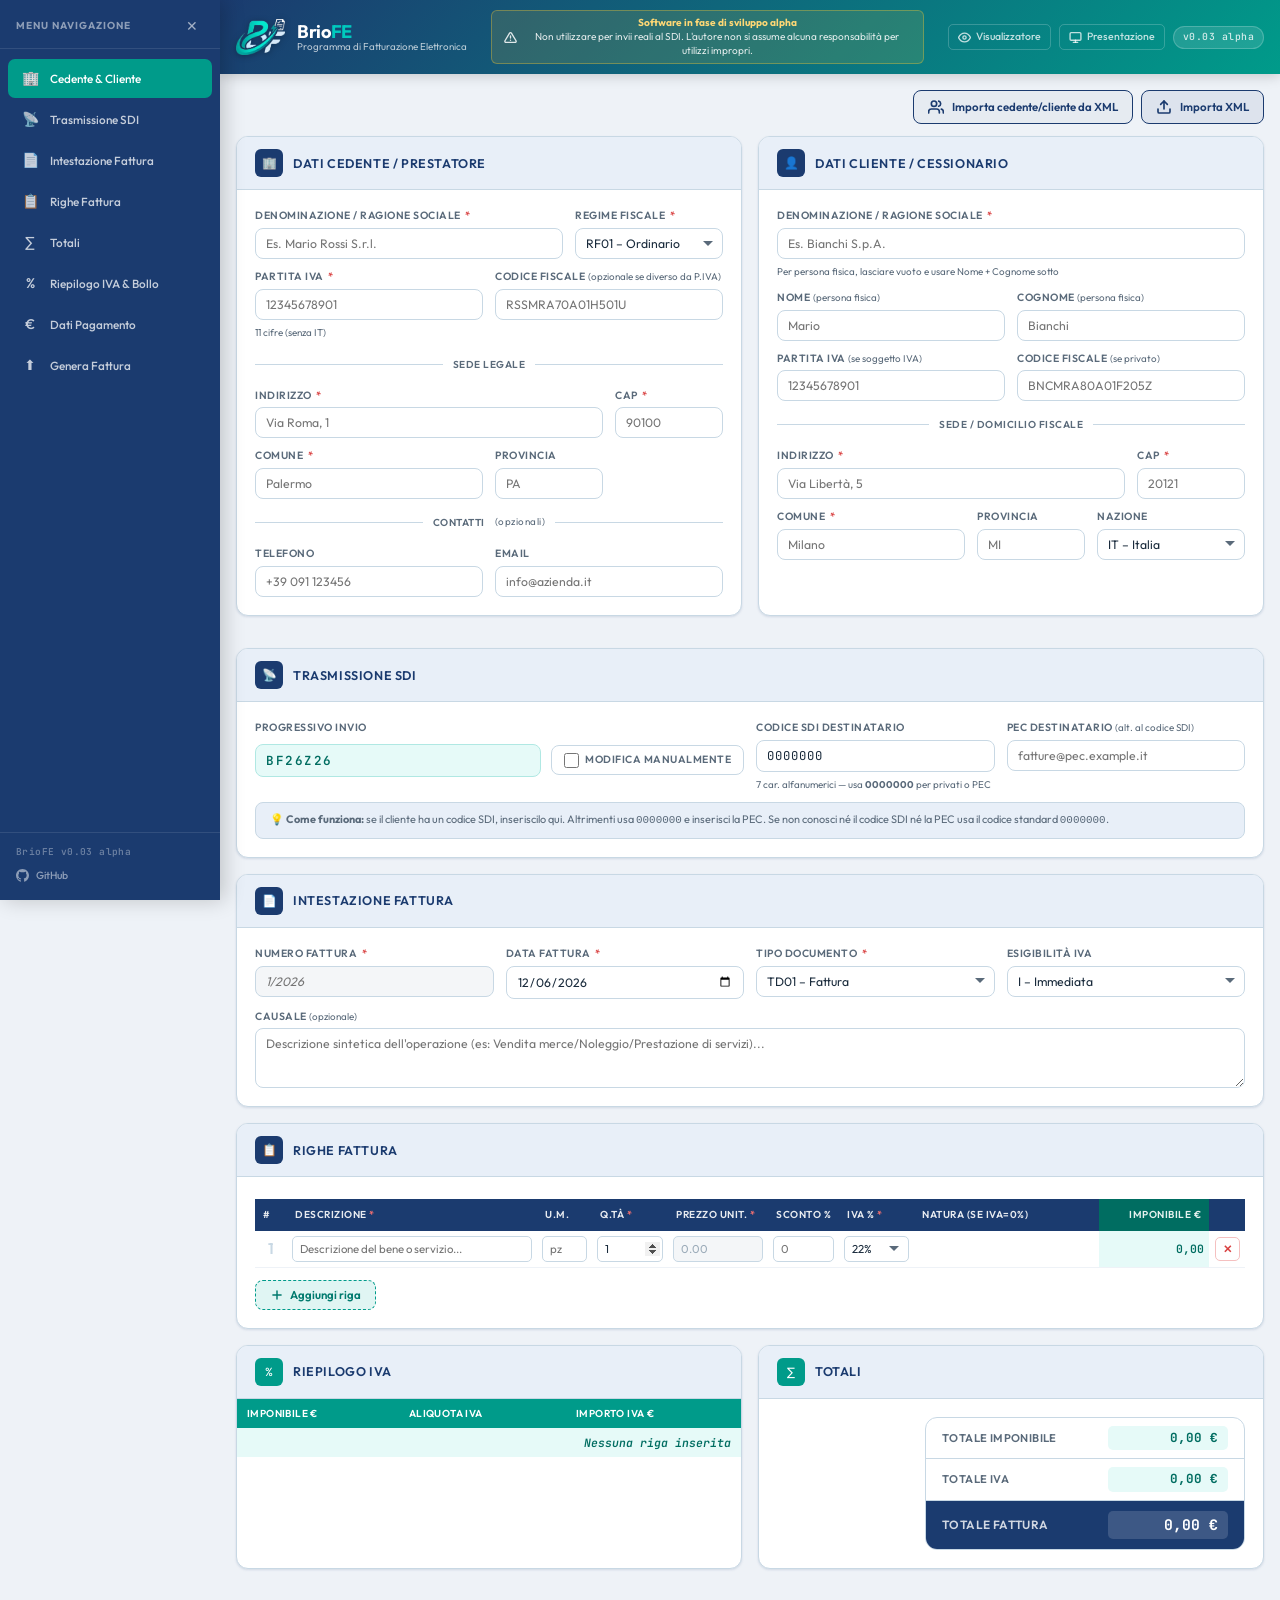
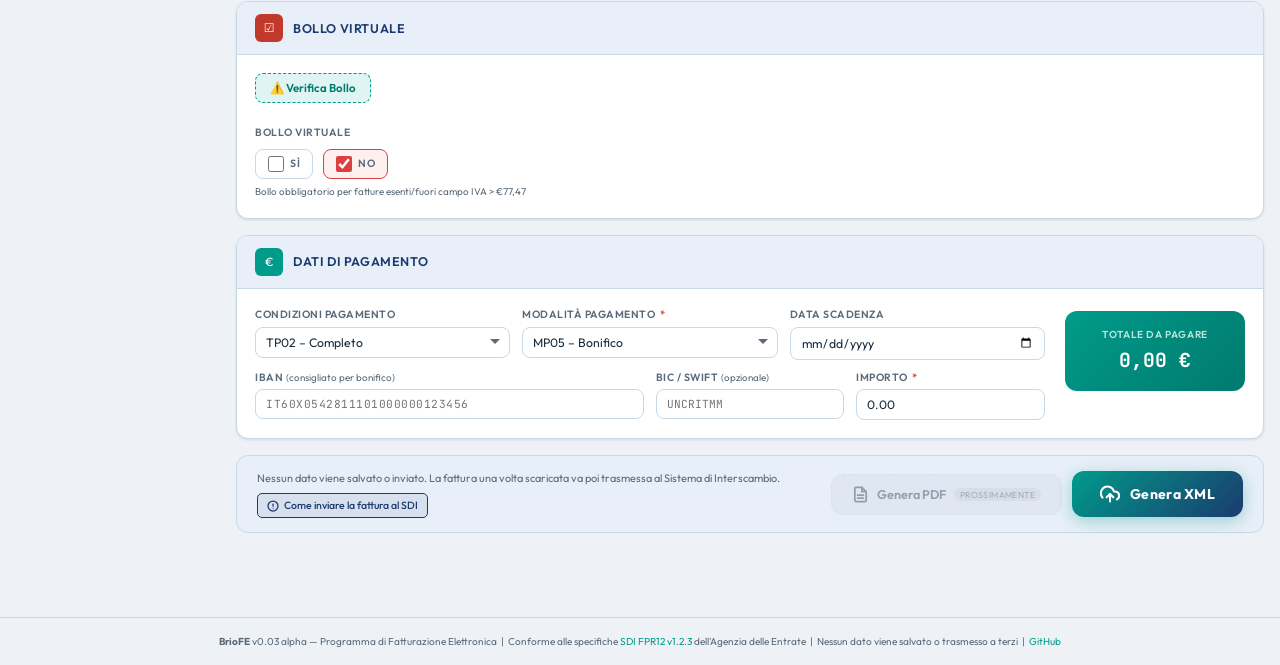
==== commit ad6b66c5: "0.03 alpha" ====
--- a/index.html
+++ b/index.html
@@ -5,7 +5,7 @@
   <meta name="viewport" content="width=device-width, initial-scale=1.0">
   <meta name="description" content="BrioFE - Programma di Fatturazione Elettronica. Genera fatture elettroniche XML FPR12 conformi SDI.">
   <title>BrioFE — Fatturazione Elettronica</title>
-  <link rel="icon" type="image/png" href="img/logobriofe1.png">
+  <link rel="icon" type="image/png" href="img/logo.png">
   <link rel="stylesheet" href="asset/style.css">
 </head>
 <body>
@@ -17,7 +17,7 @@
   <button class="nav-toggle" id="nav-toggle" onclick="toggleNav()" title="Menu sezioni">
     <span></span><span></span><span></span>
   </button>
-  <img src="img/logobriofe1.png" alt="BrioFE Logo" class="logo">
+  <img src="img/logo.png" alt="BrioFE Logo" class="logo">
   <div class="brand">
     <div class="brand-name">Brio<span>FE</span></div>
     <div class="brand-sub">Programma di Fatturazione Elettronica</div>
@@ -33,11 +33,11 @@
       <svg width="13" height="13" viewBox="0 0 24 24" fill="none" stroke="currentColor" stroke-width="2.5" stroke-linecap="round" stroke-linejoin="round"><path d="M1 12s4-8 11-8 11 8 11 8-4 8-11 8-11-8-11-8z"/><circle cx="12" cy="12" r="3"/></svg>
       Visualizzatore
     </a>
-    <a href="presentation.html" class="header-link" title="Pagina di presentazione">
+    <a href="info.html" class="header-link" title="Pagina di presentazione">
       <svg width="13" height="13" viewBox="0 0 24 24" fill="none" stroke="currentColor" stroke-width="2.5" stroke-linecap="round" stroke-linejoin="round"><rect x="2" y="3" width="20" height="14" rx="2"/><line x1="8" y1="21" x2="16" y2="21"/><line x1="12" y1="17" x2="12" y2="21"/></svg>
       Presentazione
     </a>
-    <span class="header-version">v0.02 alpha</span>
+    <span class="header-version">v0.03 alpha</span>
   </div>
 </header>
 
@@ -65,6 +65,7 @@
     <li><a href="#sec-genera"     class="side-nav-link" onclick="navClick(this)"><span class="nav-icon">⬆</span>Genera Fattura</a></li>
   </ul>
   <div class="side-nav-footer">
+    <div style="font-size:.68rem;font-weight:600;color:rgba(255,255,255,.35);letter-spacing:.4px;margin-bottom:8px;font-family:'JetBrains Mono',monospace">BrioFE v0.03 alpha</div>
     <a href="https://github.com/denvermotel/BrioFE" target="_blank" rel="noopener" class="side-nav-gh">
       <svg width="13" height="13" viewBox="0 0 24 24" fill="currentColor"><path d="M12 0C5.37 0 0 5.37 0 12c0 5.3 3.44 9.8 8.2 11.38.6.1.82-.26.82-.58v-2.04c-3.34.72-4.04-1.61-4.04-1.61-.54-1.38-1.33-1.75-1.33-1.75-1.09-.74.08-.73.08-.73 1.2.08 1.84 1.24 1.84 1.24 1.07 1.83 2.8 1.3 3.49 1 .1-.78.42-1.3.76-1.6-2.67-.3-5.47-1.33-5.47-5.93 0-1.31.47-2.38 1.24-3.22-.13-.3-.54-1.52.12-3.18 0 0 1.01-.32 3.3 1.23a11.5 11.5 0 0 1 3-.4c1.02 0 2.04.14 3 .4 2.28-1.55 3.29-1.23 3.29-1.23.66 1.66.25 2.88.12 3.18.77.84 1.24 1.91 1.24 3.22 0 4.61-2.81 5.63-5.48 5.92.43.37.81 1.1.81 2.22v3.29c0 .32.22.69.83.57C20.57 21.79 24 17.3 24 12c0-6.63-5.37-12-12-12z"/></svg>
       GitHub
@@ -92,14 +93,24 @@
   <div class="main-content">
 
     <!-- TOP ACTIONS BAR -->
-    <div style="display:flex; justify-content:flex-end; margin-bottom:12px;">
-      <button type="button" class="btn-import-xml" onclick="importXML()" title="Funzione disponibile in versione futura">
+    <input type="file" id="file-import-full" accept=".xml" style="display:none">
+    <input type="file" id="file-import-header" accept=".xml" style="display:none">
+    <div style="display:flex; justify-content:flex-end; gap:8px; margin-bottom:12px;">
+      <button type="button" class="btn-import-xml btn-import-cedente" onclick="importCedenteClienteXML()" title="Importa dati cedente e/o cliente da una fattura XML esistente">
+        <svg width="16" height="16" viewBox="0 0 24 24" fill="none" stroke="currentColor" stroke-width="2.5" stroke-linecap="round" stroke-linejoin="round">
+          <path d="M17 21v-2a4 4 0 0 0-4-4H5a4 4 0 0 0-4 4v2"/>
+          <circle cx="9" cy="7" r="4"/>
+          <path d="M23 21v-2a4 4 0 0 0-3-3.87"/>
+          <path d="M16 3.13a4 4 0 0 1 0 7.75"/>
+        </svg>
+        Importa cedente/cliente da XML
+      </button>
+      <button type="button" class="btn-import-xml" onclick="importXML()" title="Importa una fattura XML FPR12 esistente nel form">
         <svg width="16" height="16" viewBox="0 0 24 24" fill="none" stroke="currentColor" stroke-width="2.5" stroke-linecap="round" stroke-linejoin="round">
           <path d="M21 15v4a2 2 0 0 1-2 2H5a2 2 0 0 1-2-2v-4"/>
           <polyline points="17 8 12 3 7 8"/><line x1="12" y1="3" x2="12" y2="15"/>
         </svg>
         Importa XML
-        <span style="font-size:.65rem;opacity:.7;font-weight:400">(prossimamente)</span>
       </button>
     </div>
 
@@ -282,7 +293,7 @@
             <label>Codice SDI Destinatario</label>
             <input type="text" id="cedente-sdi" value="0000000" maxlength="7"
                    style="text-transform:uppercase;font-family:'JetBrains Mono',monospace;letter-spacing:1px"
-                   placeholder="0000000" oninput="this.value=this.value.toUpperCase()">
+                   placeholder="0000000" oninput="this.value=this.value.toUpperCase();checkSdiLength(this)">
             <span class="field-hint">7 car. alfanumerici — usa <strong>0000000</strong> per privati o PEC</span>
           </div>
 
@@ -388,38 +399,10 @@
     </div>
 
     <!-- ────────────────────────────────────────────────────
-         TOTALI
-    ─────────────────────────────────────────────────────── -->
+         RIEPILOGO IVA + TOTALI (affiancati)
+    ─────────────────────────────────────────────────────── -->
+    <div id="sec-riepilogo" class="section-anchor"></div>
     <div id="sec-totali" class="section-anchor"></div>
-    <div class="card">
-      <div class="card-header">
-        <div class="section-icon" style="background:var(--primary)">∑</div>
-        <h2>Totali</h2>
-      </div>
-      <div class="card-body">
-        <div class="totals-grid">
-          <div class="totals-box">
-            <div class="totals-row">
-              <span class="tot-label">Totale Imponibile</span>
-              <span class="tot-value" id="tot-imponibile">0,00 €</span>
-            </div>
-            <div class="totals-row">
-              <span class="tot-label">Totale IVA</span>
-              <span class="tot-value" id="tot-iva">0,00 €</span>
-            </div>
-            <div class="totals-row total-final">
-              <span class="tot-label">Totale Fattura</span>
-              <span class="tot-value" id="tot-fattura">0,00 €</span>
-            </div>
-          </div>
-        </div>
-      </div>
-    </div>
-
-    <!-- ────────────────────────────────────────────────────
-         RIEPILOGO IVA + BOLLO
-    ─────────────────────────────────────────────────────── -->
-    <div id="sec-riepilogo" class="section-anchor"></div>
     <div class="bottom-grid">
 
       <div class="card">
@@ -445,42 +428,77 @@
 
       <div class="card">
         <div class="card-header">
-          <div class="section-icon" style="background:#C0392B">☑</div>
-          <h2>Bollo Virtuale</h2>
+          <div class="section-icon" style="background:var(--primary)">∑</div>
+          <h2>Totali</h2>
         </div>
         <div class="card-body">
-          <div class="bollo-section">
-            <div class="field">
-              <label>Bollo Virtuale</label>
+          <div class="totals-grid">
+            <div class="totals-box">
+              <div class="totals-row">
+                <span class="tot-label">Totale Imponibile</span>
+                <span class="tot-value" id="tot-imponibile">0,00 €</span>
+              </div>
+              <div class="totals-row">
+                <span class="tot-label">Totale IVA</span>
+                <span class="tot-value" id="tot-iva">0,00 €</span>
+              </div>
+              <div class="totals-row total-final">
+                <span class="tot-label">Totale Fattura</span>
+                <span class="tot-value" id="tot-fattura">0,00 €</span>
+              </div>
+            </div>
+          </div>
+        </div>
+      </div>
+
+    </div>
+
+    <!-- ────────────────────────────────────────────────────
+         BOLLO VIRTUALE (larghezza piena)
+    ─────────────────────────────────────────────────────── -->
+    <div class="card">
+      <div class="card-header">
+        <div class="section-icon" style="background:#C0392B">☑</div>
+        <h2>Bollo Virtuale</h2>
+      </div>
+      <div class="card-body">
+        <div class="bollo-section">
+          <button type="button" class="btn-add-row" onclick="verificaBolloManuale()">⚠️ Verifica Bollo</button>
+          <div id="bollo-check-result" class="bollo-check-result" style="display:none;margin-top:8px"></div>
+          <div class="field" style="margin-top:10px">
+            <label>Bollo Virtuale</label>
+            <div class="checkbox-group">
+              <label class="checkbox-label" id="label-bollo-si">
+                <input type="checkbox" id="bollo-si" name="bollo" onchange="el('bollo-no').checked=false;handleBolloChange();"> Sì
+              </label>
+              <label class="checkbox-label checked" id="label-bollo-no">
+                <input type="checkbox" id="bollo-no" name="bollo" checked onchange="el('bollo-si').checked=false;handleBolloChange();"> No
+              </label>
+            </div>
+            <span class="field-hint">Bollo obbligatorio per fatture esenti/fuori campo IVA &gt; €77,47</span>
+            <div id="bollo-warning-obbligatorio" class="bollo-warning-box" style="display:none">
+              <svg width="16" height="16" viewBox="0 0 24 24" fill="none" stroke="currentColor" stroke-width="2.5" stroke-linecap="round" stroke-linejoin="round" style="flex-shrink:0"><path d="M10.29 3.86L1.82 18a2 2 0 0 0 1.71 3h16.94a2 2 0 0 0 1.71-3L13.71 3.86a2 2 0 0 0-3.42 0z"/><line x1="12" y1="9" x2="12" y2="13"/><line x1="12" y1="17" x2="12.01" y2="17"/></svg>
+              <span><strong>Attenzione:</strong> il bollo virtuale è obbligatorio per questa fattura (importo &gt; €77,47 con operazione esente/fuori campo IVA) ma è stato disattivato manualmente. Verifica la correttezza prima di trasmettere al SDI.</span>
+            </div>
+          </div>
+          <div id="bollo-dettaglio" style="display:none">
+            <div id="bollo-importo-row" class="bollo-importo-row">
+              <div class="field" style="max-width:200px">
+                <label>Importo Bollo (€)</label>
+                <input type="number" id="importo-bollo" value="2.00" step="0.01" min="0" oninput="recalc();updateBolloRivalsaRow();">
+              </div>
+            </div>
+            <div class="field" style="margin-top:10px">
+              <label>Rivalsa Bollo</label>
               <div class="checkbox-group">
-                <label class="checkbox-label" id="label-bollo-si">
-                  <input type="checkbox" id="bollo-si" name="bollo" onchange="el('bollo-no').checked=false;handleBolloChange();"> Sì
+                <label class="checkbox-label" id="label-rivalsa-si">
+                  <input type="checkbox" id="rivalsa-si" name="rivalsa" onchange="el('rivalsa-no').checked=false;handleRivalsaBolloChange();"> Sì
                 </label>
-                <label class="checkbox-label checked" id="label-bollo-no">
-                  <input type="checkbox" id="bollo-no" name="bollo" checked onchange="el('bollo-si').checked=false;handleBolloChange();"> No
+                <label class="checkbox-label checked" id="label-rivalsa-no">
+                  <input type="checkbox" id="rivalsa-no" name="rivalsa" checked onchange="el('rivalsa-si').checked=false;handleRivalsaBolloChange();"> No
                 </label>
               </div>
-              <span class="field-hint">Bollo obbligatorio per fatture esenti/fuori campo IVA &gt; €77,47</span>
-            </div>
-            <div id="bollo-dettaglio" style="display:none">
-              <div id="bollo-importo-row" class="bollo-importo-row">
-                <div class="field" style="max-width:200px">
-                  <label>Importo Bollo (€)</label>
-                  <input type="number" id="importo-bollo" value="2.00" step="0.01" min="0" oninput="recalc();updateBolloRivalsaRow();">
-                </div>
-              </div>
-              <div class="field" style="margin-top:10px">
-                <label>Rivalsa Bollo</label>
-                <div class="checkbox-group">
-                  <label class="checkbox-label" id="label-rivalsa-si">
-                    <input type="checkbox" id="rivalsa-si" name="rivalsa" onchange="el('rivalsa-no').checked=false;handleRivalsaBolloChange();"> Sì
-                  </label>
-                  <label class="checkbox-label checked" id="label-rivalsa-no">
-                    <input type="checkbox" id="rivalsa-no" name="rivalsa" checked onchange="el('rivalsa-si').checked=false;handleRivalsaBolloChange();"> No
-                  </label>
-                </div>
-                <span class="field-hint">Se <strong>Sì</strong>: riga automatica con importo bollo, IVA 0%, Natura <strong>N1</strong></span>
-              </div>
+              <span class="field-hint">Se <strong>Sì</strong>: riga automatica con importo bollo, IVA 0%, Natura <strong>N1</strong></span>
             </div>
           </div>
         </div>
@@ -566,7 +584,11 @@
     <div id="sec-genera" class="section-anchor"></div>
     <div class="generate-bar">
       <div class="generate-info">
-        Nessun dato viene salvato o inviato. La fattura va poi trasmessa tramite il proprio intermediario SDI.
+        Nessun dato viene salvato o inviato. La fattura una volta scaricata va poi trasmessa al Sistema di Interscambio.
+        <a href="invio.html" class="header-link" style="margin-top:6px;display:inline-flex;color:var(--secondary);border-color:var(--secondary);background:rgba(27,59,111,.08)" title="Come inviare la fattura al SDI">
+          <svg width="12" height="12" viewBox="0 0 24 24" fill="none" stroke="currentColor" stroke-width="2.5" stroke-linecap="round" stroke-linejoin="round"><circle cx="12" cy="12" r="10"/><line x1="12" y1="8" x2="12" y2="12"/><line x1="12" y1="16" x2="12.01" y2="16"/></svg>
+          Come inviare la fattura al SDI
+        </a>
       </div>
       <div class="generate-actions">
         <button type="button" class="btn-generate-pdf" disabled title="Funzione disponibile in versione futura">
@@ -593,12 +615,40 @@
 </div><!-- app-body -->
 
 <footer class="app-footer">
-  <strong>BrioFE</strong> v0.02 alpha — Programma di Fatturazione Elettronica &nbsp;|&nbsp;
+  <strong>BrioFE</strong> v0.03 alpha — Programma di Fatturazione Elettronica &nbsp;|&nbsp;
   Conforme alle specifiche <a href="https://www.fatturapa.gov.it" target="_blank" rel="noopener">SDI FPR12 v1.2.3</a> dell'Agenzia delle Entrate &nbsp;|&nbsp;
   Nessun dato viene salvato o trasmesso a terzi &nbsp;|&nbsp;
   <a href="https://github.com/denvermotel/BrioFE" target="_blank" rel="noopener">GitHub</a>
 </footer>
 
+<!-- ═══════════════════════════════════════════════════════════
+     IMPORT MODAL
+════════════════════════════════════════════════════════════ -->
+<div id="import-modal-overlay" style="display:none">
+  <div id="import-modal">
+    <h3 id="import-modal-title"></h3>
+    <div id="import-modal-body"></div>
+    <div class="import-modal-actions">
+      <button type="button" class="import-modal-cancel" onclick="closeImportModal()">Annulla</button>
+      <button type="button" class="import-modal-confirm" id="import-modal-confirm-btn" onclick="confirmImport()">Importa</button>
+    </div>
+  </div>
+</div>
+
+<div id="bollo-warn-overlay" style="display:none">
+  <div id="bollo-warn-modal">
+    <h3 id="bollo-warn-title">⚠️ Bollo Virtuale non applicato</h3>
+    <div class="import-modal-warning">
+      <svg width="18" height="18" viewBox="0 0 24 24" fill="none" stroke="currentColor" stroke-width="2.5" stroke-linecap="round" stroke-linejoin="round" style="flex-shrink:0;margin-top:1px"><path d="M10.29 3.86L1.82 18a2 2 0 0 0 1.71 3h16.94a2 2 0 0 0 1.71-3L13.71 3.86a2 2 0 0 0-3.42 0z"/><line x1="12" y1="9" x2="12" y2="13"/><line x1="12" y1="17" x2="12.01" y2="17"/></svg>
+      <span id="bollo-warn-body"></span>
+    </div>
+    <div class="import-modal-actions">
+      <button type="button" class="import-modal-cancel" onclick="closeBolloWarnModal()">Annulla</button>
+      <button type="button" class="import-modal-confirm" onclick="confirmBolloWarnModal()">OK — Genera comunque</button>
+    </div>
+  </div>
+</div>
+
 <div id="toast-container"></div>
 <script src="asset/app.js"></script>
 </body>
--- a/asset/style.css
+++ b/asset/style.css
@@ -1,6 +1,6 @@
 /* ============================================================
    BrioFE - Fatturazione Elettronica
-   style.css v0.02 alpha
+   style.css v0.03 alpha
    ============================================================ */
 
 @import url('https://fonts.googleapis.com/css2?family=Outfit:wght@300;400;500;600;700&family=JetBrains+Mono:wght@400;500&display=swap');
@@ -340,7 +340,7 @@
 }
 
 /* ── Layout ─────────────────────────────────────────────────── */
-.page-wrapper { max-width: 1280px; margin: 0 auto; padding: 0 16px 60px; }
+.page-wrapper { max-width: 1280px; margin: 0 auto; padding: 16px 16px 60px; }
 
 /* ── Cards / Sections ──────────────────────────────────────── */
 .card {
@@ -380,12 +380,19 @@
 .btn-import-xml {
   display: inline-flex; align-items: center; gap: 8px;
   background: rgba(27,59,111,.08);
-  border: 1.5px dashed var(--secondary);
+  border: 1.5px solid var(--secondary);
   color: var(--secondary);
   font-family: 'Outfit', sans-serif; font-size: .82rem; font-weight: 600;
   padding: 8px 14px; border-radius: var(--radius);
-  cursor: not-allowed; opacity: .65; transition: var(--transition);
-}
+  cursor: pointer; transition: var(--transition);
+}
+.btn-import-xml:hover {
+  background: rgba(27,59,111,.16);
+  border-color: var(--secondary);
+  box-shadow: 0 2px 8px rgba(27,59,111,.15);
+  transform: translateY(-1px);
+}
+.btn-import-xml:active { transform: translateY(0); }
 
 /* ── Form Grid ──────────────────────────────────────────────── */
 .form-grid { display: grid; grid-template-columns: repeat(12, 1fr); gap: 10px 12px; }
@@ -411,8 +418,10 @@
   background: #FFFFFF; border: 1.5px solid var(--border); border-radius: var(--radius);
   font-family: 'Outfit', sans-serif; font-size: .875rem; color: var(--text);
   transition: border-color var(--transition), box-shadow var(--transition);
-  outline: none; appearance: none;
-}
+  outline: none; appearance: none; -webkit-appearance: none; -moz-appearance: textfield;
+}
+input[type="number"]::-webkit-inner-spin-button,
+input[type="number"]::-webkit-outer-spin-button { -webkit-appearance: none; margin: 0; }
 input[type="text"]:focus, input[type="number"]:focus, input[type="email"]:focus,
 input[type="date"]:focus, input[type="tel"]:focus, select:focus, textarea:focus {
   border-color: var(--border-focus);
@@ -443,8 +452,11 @@
 .input-suggested {
   color: #9AAAB8 !important;
   font-style: italic;
-}
-.input-suggested:focus { color: var(--text) !important; font-style: normal; }
+  background: #F4F6F8 !important;
+}
+.input-suggested:focus { color: var(--text) !important; font-style: normal; background: #FFFFFF !important; }
+/* number inputs non supportano font-style: italic — override */
+input[type="number"].input-suggested { font-style: normal; }
 
 /* ── Progressivo row (input + checkbox inline) ──────────── */
 .progressivo-row {
@@ -479,7 +491,7 @@
 .td-nr { width: 32px; text-align: center; font-weight: 600; color: var(--text-muted); }
 .td-desc { min-width: 180px; }
 .td-um { width: 55px; }
-.td-qty { width: 70px; }
+.td-qty { width: 76px; }
 .td-price { width: 100px; }
 .td-disc { width: 60px; }
 .td-iva { width: 75px; }
@@ -487,6 +499,23 @@
 .td-tot { width: 110px; }
 .td-del { width: 36px; text-align: center; }
 .td-calc { background: var(--bg-calc); color: var(--text-calc); font-family: 'JetBrains Mono', monospace; font-weight: 600; text-align: right; font-size: .82rem; padding: 5px 8px; }
+/* Spinner visibile solo sugli input quantità */
+.invoice-table input.input-qty { appearance: auto; -webkit-appearance: auto; -moz-appearance: number-input; padding-right: 2px; }
+.invoice-table input.input-qty::-webkit-inner-spin-button,
+.invoice-table input.input-qty::-webkit-outer-spin-button { -webkit-appearance: auto; opacity: 1; }
+
+/* ── Drag & Drop righe fattura ──────────────────────────────── */
+.drag-handle {
+  cursor: grab;
+  color: var(--border);
+  font-size: 1.1rem;
+  letter-spacing: 1px;
+  user-select: none;
+  transition: color var(--transition);
+}
+.drag-handle:hover { color: var(--text-muted); }
+.drag-dragging { opacity: .4; }
+.drag-over td { background: var(--primary-light) !important; border-top: 2px solid var(--primary) !important; }
 
 /* ── Bollo Rivalsa locked row ───────────────────────────────── */
 .row-bollo-rivalsa td { background: #FFF8EC !important; border-bottom: 1px solid #FDDBA0 !important; }
@@ -531,6 +560,7 @@
 
 /* ── Bollo ──────────────────────────────────────────────────── */
 .bollo-section { display: flex; flex-direction: column; gap: 12px; }
+.bollo-section > .btn-add-row { align-self: flex-start; }
 .bollo-importo-row { display: flex; align-items: center; gap: 10px; }
 .bollo-importo-row .field { flex: 1; }
 
@@ -648,6 +678,150 @@
 ::-webkit-scrollbar-thumb { background: var(--border); border-radius: 3px; }
 ::-webkit-scrollbar-thumb:hover { background: var(--text-muted); }
 
+.bollo-check-result {
+  align-items: flex-start; gap: 8px;
+  padding: 7px 11px; border-radius: 7px;
+  font-size: .8rem; margin-top: 5px; line-height: 1.5;
+}
+.bollo-check-si { background: #FFF8EC; border: 1.5px solid #FDDBA0; color: #78350F; }
+.bollo-check-no { background: #F0FDF4; border: 1.5px solid #86EFAC; color: #14532D; }
+
+/* ── Bollo warning obbligatorio ─────────────────────────────── */
+.bollo-warning-box {
+  display: flex;
+  align-items: flex-start;
+  gap: 8px;
+  margin-top: 10px;
+  padding: 10px 14px;
+  background: #FFFBEA;
+  border: 1.5px solid #F59E0B;
+  border-radius: var(--radius);
+  font-size: .82rem;
+  color: #78350F;
+  line-height: 1.5;
+}
+.bollo-warning-box strong { color: #92400E; }
+
+/* ── Secondo pulsante importa (cedente/cliente) ─────────────── */
+.btn-import-cedente {
+  background: rgba(27,59,111,.04);
+}
+
+/* ── Import Modal ────────────────────────────────────────────── */
+#bollo-warn-overlay {
+  position: fixed; inset: 0;
+  background: rgba(0,0,0,.55);
+  z-index: 10000;
+  display: flex; align-items: center; justify-content: center;
+  padding: 16px;
+}
+#bollo-warn-modal {
+  background: var(--bg-card);
+  border-radius: var(--radius-xl);
+  padding: 24px;
+  max-width: 460px; width: 100%;
+  box-shadow: 0 12px 48px rgba(0,0,0,.35);
+}
+#bollo-warn-title {
+  font-size: 1.05rem; font-weight: 700;
+  color: #92400E; margin-bottom: 16px;
+}
+
+#import-modal-overlay {
+  position: fixed;
+  inset: 0;
+  background: rgba(0,0,0,.55);
+  z-index: 10000;
+  align-items: center;
+  justify-content: center;
+  padding: 16px;
+}
+#import-modal {
+  background: var(--bg-card);
+  border-radius: var(--radius-xl);
+  padding: 24px;
+  max-width: 480px;
+  width: 100%;
+  box-shadow: 0 12px 48px rgba(0,0,0,.35);
+}
+#import-modal-title {
+  font-size: 1.05rem;
+  font-weight: 700;
+  color: var(--secondary);
+  margin-bottom: 16px;
+}
+.import-modal-warning {
+  display: flex;
+  align-items: flex-start;
+  gap: 10px;
+  background: #FFFBEA;
+  border: 1.5px solid #F59E0B;
+  border-radius: var(--radius);
+  padding: 12px 14px;
+  font-size: .85rem;
+  color: #78350F;
+  line-height: 1.55;
+  margin-bottom: 4px;
+}
+.import-modal-warning strong { color: #92400E; }
+.import-modal-checks {
+  display: flex;
+  flex-direction: column;
+  gap: 8px;
+  margin-top: 14px;
+}
+.import-check-label {
+  display: flex;
+  align-items: flex-start;
+  gap: 10px;
+  padding: 10px 12px;
+  border: 1.5px solid var(--border);
+  border-radius: var(--radius);
+  cursor: pointer;
+  font-size: .85rem;
+  color: var(--text);
+  transition: var(--transition);
+}
+.import-check-label:hover { border-color: var(--primary); background: var(--primary-light); }
+.import-check-label input[type="checkbox"] {
+  width: 16px; height: 16px;
+  accent-color: var(--primary);
+  flex-shrink: 0; margin-top: 2px;
+  appearance: auto; border: none; padding: 0;
+}
+.import-modal-actions {
+  display: flex;
+  justify-content: flex-end;
+  gap: 10px;
+  margin-top: 20px;
+}
+.import-modal-cancel {
+  background: transparent;
+  border: 1.5px solid var(--border);
+  color: var(--text-muted);
+  padding: 9px 18px;
+  border-radius: var(--radius);
+  font-family: 'Outfit', sans-serif;
+  font-size: .88rem;
+  font-weight: 600;
+  cursor: pointer;
+  transition: var(--transition);
+}
+.import-modal-cancel:hover { border-color: var(--text-muted); color: var(--text); }
+.import-modal-confirm {
+  background: var(--secondary);
+  color: white;
+  border: none;
+  padding: 9px 20px;
+  border-radius: var(--radius);
+  font-family: 'Outfit', sans-serif;
+  font-size: .88rem;
+  font-weight: 700;
+  cursor: pointer;
+  transition: var(--transition);
+}
+.import-modal-confirm:hover { background: var(--secondary-dark, #0F2548); }
+
 /* ── Print ──────────────────────────────────────────────────── */
 @media print {
   .app-header, .side-nav, .nav-overlay, .btn-generate, .btn-generate-pdf,
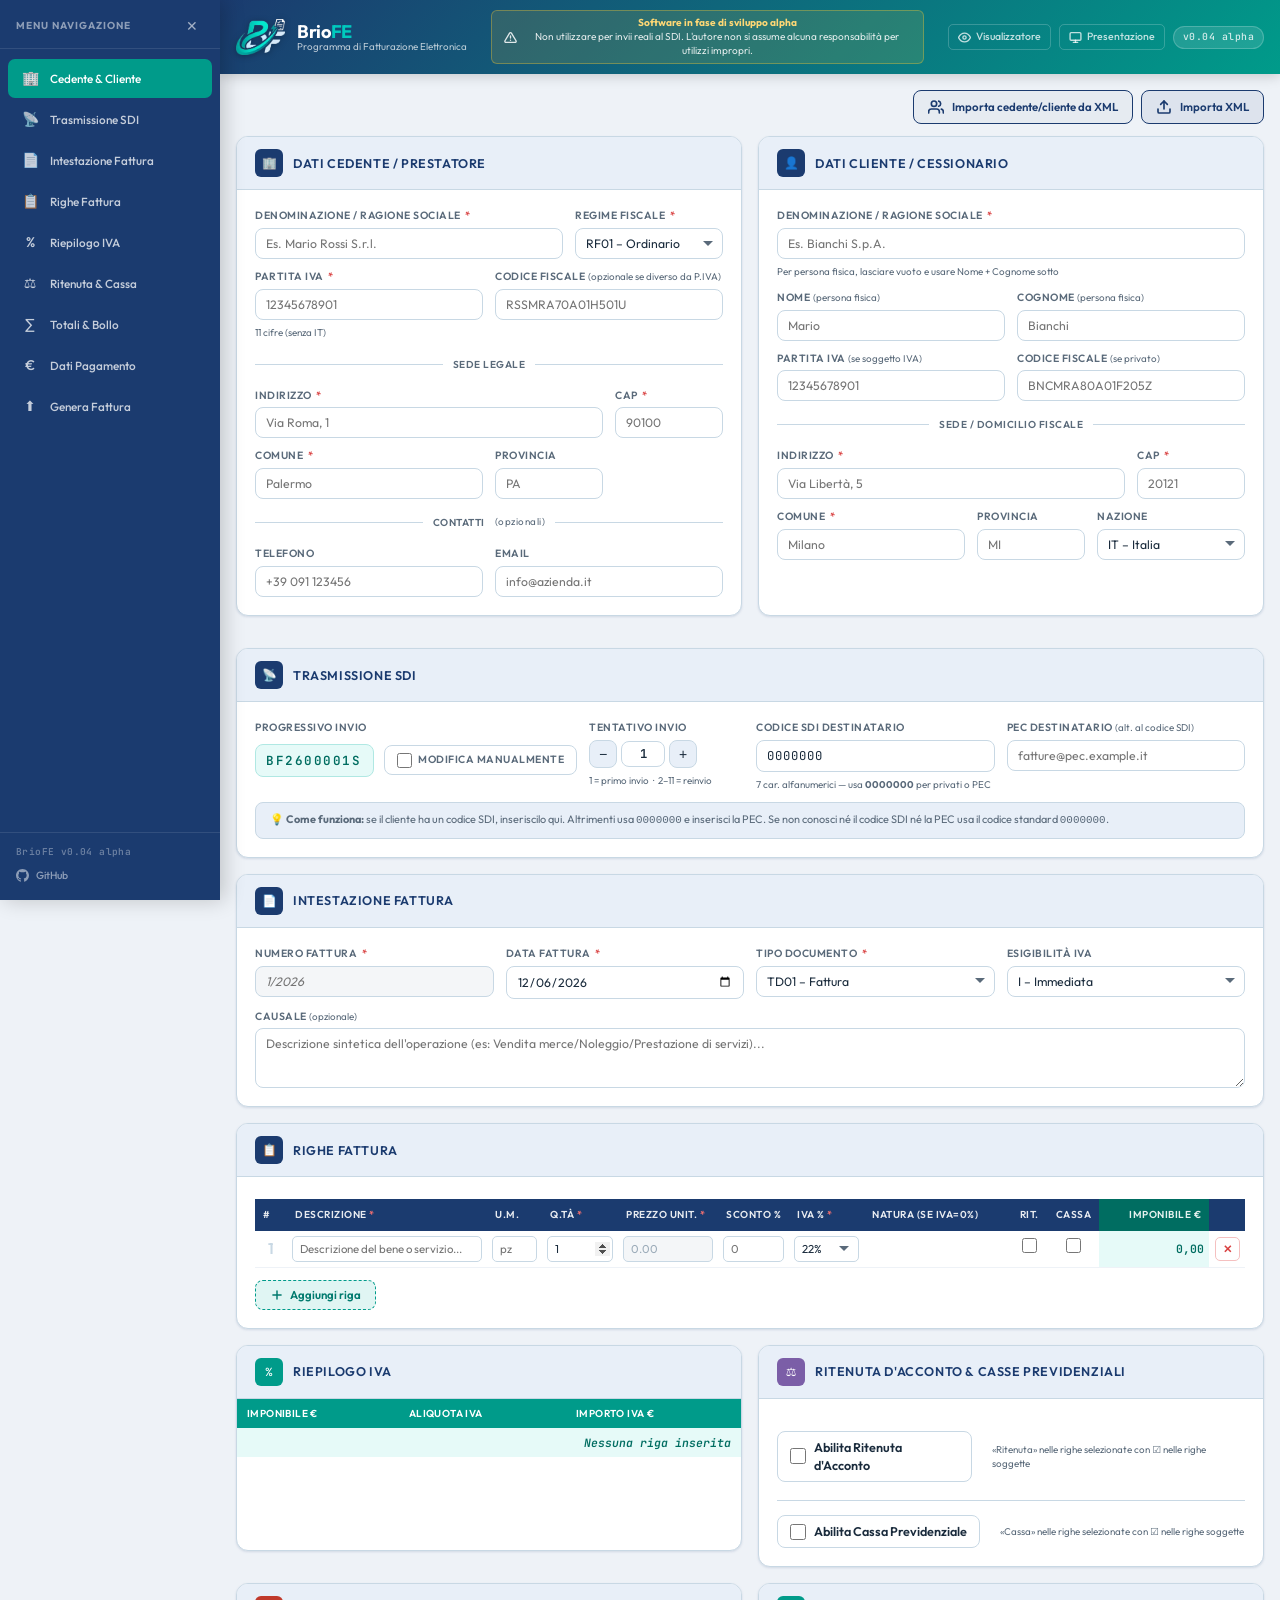
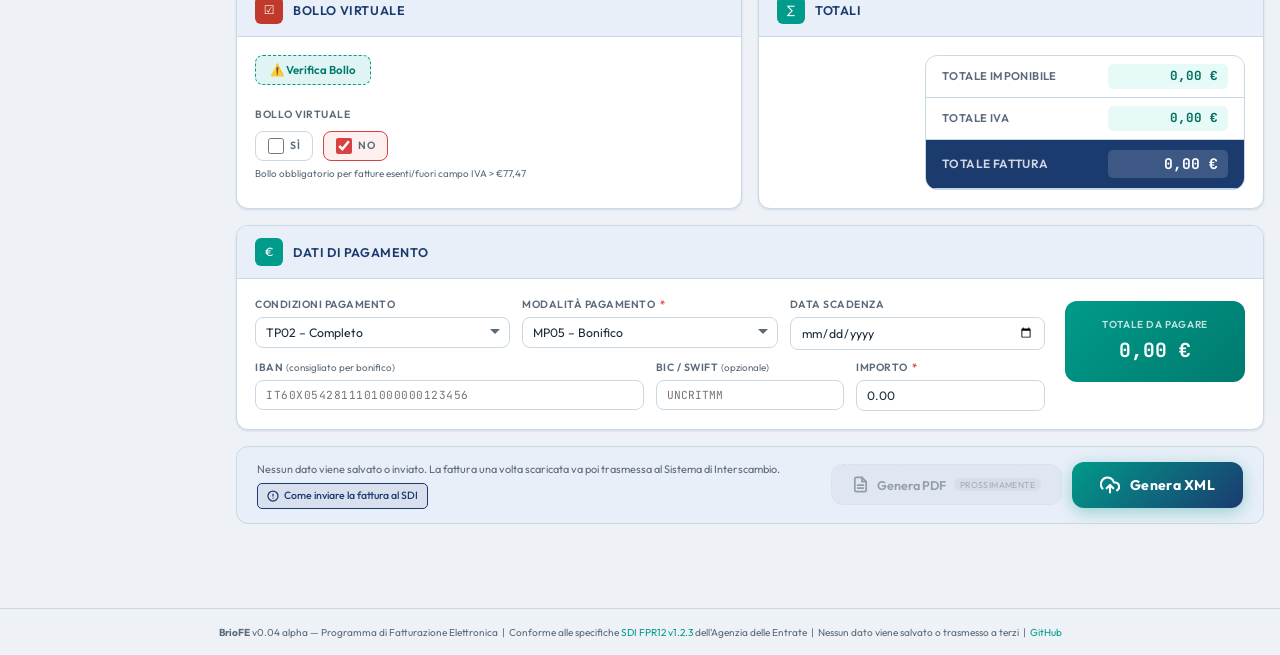
==== commit c5ed7732: "Add files via upload" ====
--- a/index.html
+++ b/index.html
@@ -37,7 +37,7 @@
       <svg width="13" height="13" viewBox="0 0 24 24" fill="none" stroke="currentColor" stroke-width="2.5" stroke-linecap="round" stroke-linejoin="round"><rect x="2" y="3" width="20" height="14" rx="2"/><line x1="8" y1="21" x2="16" y2="21"/><line x1="12" y1="17" x2="12" y2="21"/></svg>
       Presentazione
     </a>
-    <span class="header-version">v0.03 alpha</span>
+    <span class="header-version">v0.04 alpha</span>
   </div>
 </header>
 
@@ -59,13 +59,14 @@
     <li><a href="#sec-sdi"        class="side-nav-link" onclick="navClick(this)"><span class="nav-icon">📡</span>Trasmissione SDI</a></li>
     <li><a href="#sec-intestazione" class="side-nav-link" onclick="navClick(this)"><span class="nav-icon">📄</span>Intestazione Fattura</a></li>
     <li><a href="#sec-righe"      class="side-nav-link" onclick="navClick(this)"><span class="nav-icon">📋</span>Righe Fattura</a></li>
-    <li><a href="#sec-totali"     class="side-nav-link" onclick="navClick(this)"><span class="nav-icon">∑</span>Totali</a></li>
-    <li><a href="#sec-riepilogo"  class="side-nav-link" onclick="navClick(this)"><span class="nav-icon">%</span>Riepilogo IVA &amp; Bollo</a></li>
+    <li><a href="#sec-riepilogo"  class="side-nav-link" onclick="navClick(this)"><span class="nav-icon">%</span>Riepilogo IVA</a></li>
+    <li><a href="#sec-professionista" class="side-nav-link" onclick="navClick(this)"><span class="nav-icon">⚖</span>Ritenuta &amp; Cassa</a></li>
+    <li><a href="#sec-totali"     class="side-nav-link" onclick="navClick(this)"><span class="nav-icon">∑</span>Totali &amp; Bollo</a></li>
     <li><a href="#sec-pagamento"  class="side-nav-link" onclick="navClick(this)"><span class="nav-icon">€</span>Dati Pagamento</a></li>
     <li><a href="#sec-genera"     class="side-nav-link" onclick="navClick(this)"><span class="nav-icon">⬆</span>Genera Fattura</a></li>
   </ul>
   <div class="side-nav-footer">
-    <div style="font-size:.68rem;font-weight:600;color:rgba(255,255,255,.35);letter-spacing:.4px;margin-bottom:8px;font-family:'JetBrains Mono',monospace">BrioFE v0.03 alpha</div>
+    <div style="font-size:.68rem;font-weight:600;color:rgba(255,255,255,.35);letter-spacing:.4px;margin-bottom:8px;font-family:'JetBrains Mono',monospace">BrioFE v0.04 alpha</div>
     <a href="https://github.com/denvermotel/BrioFE" target="_blank" rel="noopener" class="side-nav-gh">
       <svg width="13" height="13" viewBox="0 0 24 24" fill="currentColor"><path d="M12 0C5.37 0 0 5.37 0 12c0 5.3 3.44 9.8 8.2 11.38.6.1.82-.26.82-.58v-2.04c-3.34.72-4.04-1.61-4.04-1.61-.54-1.38-1.33-1.75-1.33-1.75-1.09-.74.08-.73.08-.73 1.2.08 1.84 1.24 1.84 1.24 1.07 1.83 2.8 1.3 3.49 1 .1-.78.42-1.3.76-1.6-2.67-.3-5.47-1.33-5.47-5.93 0-1.31.47-2.38 1.24-3.22-.13-.3-.54-1.52.12-3.18 0 0 1.01-.32 3.3 1.23a11.5 11.5 0 0 1 3-.4c1.02 0 2.04.14 3 .4 2.28-1.55 3.29-1.23 3.29-1.23.66 1.66.25 2.88.12 3.18.77.84 1.24 1.91 1.24 3.22 0 4.61-2.81 5.63-5.48 5.92.43.37.81 1.1.81 2.22v3.29c0 .32.22.69.83.57C20.57 21.79 24 17.3 24 12c0-6.63-5.37-12-12-12z"/></svg>
       GitHub
@@ -275,7 +276,7 @@
       <div class="card-body">
         <div class="form-grid">
 
-          <div class="field col-6">
+          <div class="field col-4">
             <label>Progressivo Invio</label>
             <div class="progressivo-row">
               <input type="text" id="progressivo-invio" class="calc-input progressivo-input"
@@ -289,6 +290,20 @@
             </div>
           </div>
 
+          <div class="field col-2">
+            <label>Tentativo invio</label>
+            <div style="display:flex;align-items:center;gap:4px">
+              <button type="button" onclick="stepTentativo(-1)"
+                      style="width:28px;height:28px;padding:0;font-size:1rem;line-height:1;cursor:pointer;border:1px solid var(--border);border-radius:var(--radius);background:var(--secondary-light);color:var(--text)">−</button>
+              <input type="number" id="tentativo-invio" min="1" max="11" value="1"
+                     style="width:44px;text-align:center;font-family:'JetBrains Mono',monospace;font-weight:600;padding:4px 2px"
+                     oninput="updateProgressivo()">
+              <button type="button" onclick="stepTentativo(1)"
+                      style="width:28px;height:28px;padding:0;font-size:1rem;line-height:1;cursor:pointer;border:1px solid var(--border);border-radius:var(--radius);background:var(--secondary-light);color:var(--text)">+</button>
+            </div>
+            <span class="field-hint">1 = primo invio &nbsp;·&nbsp; 2–11 = reinvio</span>
+          </div>
+
           <div class="field col-3">
             <label>Codice SDI Destinatario</label>
             <input type="text" id="cedente-sdi" value="0000000" maxlength="7"
@@ -338,6 +353,7 @@
               <option value="TD01">TD01 – Fattura</option>
               <option value="TD04">TD04 – Nota di credito</option>
               <option value="TD05">TD05 – Nota di debito</option>
+              <option value="TD06">TD06 – Parcella</option>
               <option value="TD24">TD24 – Fattura differita (art.21 c.4 a)</option>
               <option value="TD25">TD25 – Fattura differita (art.21 c.4 b)</option>
               <option value="TD26">TD26 – Cessione beni ammortizzabili</option>
@@ -382,6 +398,8 @@
                 <th class="td-disc">Sconto %</th>
                 <th class="td-iva">IVA % <span style="color:#F87171">*</span></th>
                 <th class="td-natura">Natura (se IVA=0%)</th>
+                <th class="td-rit" title="Soggetta a ritenuta d'acconto">Rit.</th>
+                <th class="td-cassa" title="Cassa previdenziale applicata">Cassa</th>
                 <th class="td-tot text-right" style="background:#006D61">Imponibile €</th>
                 <th class="td-del"></th>
               </tr>
@@ -399,10 +417,10 @@
     </div>
 
     <!-- ────────────────────────────────────────────────────
-         RIEPILOGO IVA + TOTALI (affiancati)
+         RIEPILOGO IVA + RITENUTA & CASSE (affiancati)
     ─────────────────────────────────────────────────────── -->
     <div id="sec-riepilogo" class="section-anchor"></div>
-    <div id="sec-totali" class="section-anchor"></div>
+    <div id="sec-professionista" class="section-anchor"></div>
     <div class="bottom-grid">
 
       <div class="card">
@@ -426,7 +444,166 @@
         </div>
       </div>
 
-      <div class="card">
+      <!-- Ritenuta d'Acconto & Casse Previdenziali -->
+      <div class="card" style="margin-bottom:0">
+        <div class="card-header">
+          <div class="section-icon" style="background:#7B5EA7">⚖</div>
+          <h2>Ritenuta d'Acconto &amp; Casse Previdenziali</h2>
+        </div>
+        <div class="card-body">
+
+          <!-- ── Ritenuta d'acconto ── -->
+          <div class="prof-sub-section">
+            <div class="prof-sub-header">
+              <label class="checkbox-label" id="label-ritenuta-attiva">
+                <input type="checkbox" id="ritenuta-attiva" onchange="toggleRitenutaSection()"> Abilita Ritenuta d'Acconto
+              </label>
+              <span class="field-hint" style="margin-left:12px">«Ritenuta» nelle righe selezionate con ☑ nelle righe soggette</span>
+            </div>
+            <div id="ritenuta-dettaglio" style="display:none;margin-top:14px">
+              <div class="form-grid">
+                <div class="field col-6">
+                  <label>Tipo Ritenuta</label>
+                  <select id="ritenuta-tipo" onchange="recalc()">
+                    <option value="RT01">RT01 – Persone fisiche (autonomi)</option>
+                    <option value="RT02">RT02 – Persone giuridiche</option>
+                    <option value="RT03">RT03 – Contributo INPS</option>
+                    <option value="RT04">RT04 – Contributo ENASARCO</option>
+                    <option value="RT05">RT05 – Contributo ENPAM</option>
+                    <option value="RT06">RT06 – Altro contributo previdenziale</option>
+                  </select>
+                </div>
+                <div class="field col-3">
+                  <label>Aliquota (%)</label>
+                  <input type="number" id="ritenuta-aliquota" value="20.00" step="0.01" min="0" max="100" oninput="recalc()">
+                </div>
+                <div class="field col-3">
+                  <label>Importo</label>
+                  <div class="calc-display" id="ritenuta-importo-display">0,00 €</div>
+                </div>
+                <div class="field col-12">
+                  <label>Causale Pagamento (CU)</label>
+                  <select id="ritenuta-causale" onchange="recalc()">
+                    <option value="A">A – Autonomi art.49 c.1 TUIR</option>
+                    <option value="B">B – Autonomi uso abituale art.53 c.2 a)</option>
+                    <option value="C">C – Autonomi uso abituale art.53 c.2 b)-f)</option>
+                    <option value="D">D – Autonomi uso non abituale art.67 c.1 l)</option>
+                    <option value="E">E – Autonomi uso non abituale art.67 c.1 m)</option>
+                    <option value="G">G – Indennità cessazione agenzia</option>
+                    <option value="H">H – Indennità cessazione agenzia plurimandatari</option>
+                    <option value="I">I – Indennità cessazione rapporto agenzia</option>
+                    <option value="L">L – Redditi derivanti da levata protesti</option>
+                    <option value="L1">L1 – Redditi derivanti da levata protesti (notai)</option>
+                    <option value="M">M – Prestazioni di lavoro autonomo non abituali</option>
+                    <option value="M1">M1 – Assunzione di obblighi (fare/non fare/permettere)</option>
+                    <option value="M2">M2 – Lavoro autonomo non abituale art.44 c.2 L.342/2000</option>
+                    <option value="N">N – Indennità di trasferta, rimborsi forfettari</option>
+                    <option value="O">O – Lavoro autonomo non abituale art.67 c.1 l)</option>
+                    <option value="O1">O1 – Assunzione di obblighi art.67 c.1 l)</option>
+                    <option value="P">P – Compensi non residenti art.24 c.1 lett.b)</option>
+                    <option value="Q">Q – Provvigioni agenti monosocietari</option>
+                    <option value="R">R – Provvigioni agenti plurimandatari</option>
+                    <option value="S">S – Provvigioni subagenti</option>
+                    <option value="T">T – Provvigioni procacciatori d'affari</option>
+                    <option value="U">U – Provvigioni incaricati vendite a domicilio</option>
+                    <option value="V">V – Provvigioni vendite a domicilio art.25bis c.6</option>
+                    <option value="V1">V1 – Attività commerciali non abituali</option>
+                    <option value="W">W – Locazione breve art.4 DL 50/2017</option>
+                    <option value="X">X – (non in uso dal 2021)</option>
+                    <option value="Y">Y – Provvigioni agenti a subagenti</option>
+                    <option value="ZO">ZO – Titolo diverso dai precedenti</option>
+                  </select>
+                </div>
+              </div>
+            </div>
+          </div>
+
+          <!-- ── Casse Previdenziali ── -->
+          <div class="prof-sub-section" style="margin-top:18px">
+            <div class="prof-sub-header">
+              <label class="checkbox-label" id="label-cassa-attiva">
+                <input type="checkbox" id="cassa-attiva" onchange="toggleCassaSection()"> Abilita Cassa Previdenziale
+              </label>
+              <span class="field-hint" style="margin-left:12px">«Cassa» nelle righe selezionate con ☑ nelle righe soggette</span>
+            </div>
+            <div id="cassa-dettaglio" style="display:none;margin-top:14px">
+              <div id="cassa-body"></div>
+              <div style="margin-top:10px">
+                <button type="button" class="btn-add-row" disabled title="BrioFE supporta attualmente una sola cassa previdenziale per fattura">
+                  <svg width="14" height="14" viewBox="0 0 24 24" fill="none" stroke="currentColor" stroke-width="2.5" stroke-linecap="round" stroke-linejoin="round"><line x1="12" y1="5" x2="12" y2="19"/><line x1="5" y1="12" x2="19" y2="12"/></svg>
+                  Aggiungi Cassa
+                </button>
+                <span class="field-hint" style="margin-left:8px">Una sola cassa per fattura nella versione attuale</span>
+              </div>
+              <div class="field-hint" style="margin-top:8px">
+                Il contributo cassa viene incluso nell'imponibile IVA. L'<em>Imponibile Cassa</em> si calcola dalla somma delle righe con il checkbox «Cassa» attivo; se nessuna riga è marcata, usa il totale righe. <strong>Nota:</strong> BrioFE supporta una sola cassa previdenziale per fattura.
+              </div>
+            </div>
+          </div>
+
+        </div>
+      </div>
+
+    </div>
+
+    <!-- ────────────────────────────────────────────────────
+         BOLLO VIRTUALE + TOTALI (affiancati)
+    ─────────────────────────────────────────────────────── -->
+    <div id="sec-totali" class="section-anchor"></div>
+    <div class="bottom-grid">
+
+      <!-- Bollo Virtuale -->
+      <div class="card" style="margin-bottom:0">
+        <div class="card-header">
+          <div class="section-icon" style="background:#C0392B">☑</div>
+          <h2>Bollo Virtuale</h2>
+        </div>
+        <div class="card-body">
+          <div class="bollo-section">
+            <button type="button" class="btn-add-row" onclick="verificaBolloManuale()">⚠️ Verifica Bollo</button>
+            <div id="bollo-check-result" class="bollo-check-result" style="display:none;margin-top:8px"></div>
+            <div class="field" style="margin-top:10px">
+              <label>Bollo Virtuale</label>
+              <div class="checkbox-group">
+                <label class="checkbox-label" id="label-bollo-si">
+                  <input type="checkbox" id="bollo-si" name="bollo" onchange="el('bollo-no').checked=false;handleBolloChange();"> Sì
+                </label>
+                <label class="checkbox-label checked" id="label-bollo-no">
+                  <input type="checkbox" id="bollo-no" name="bollo" checked onchange="el('bollo-si').checked=false;handleBolloChange();"> No
+                </label>
+              </div>
+              <span class="field-hint">Bollo obbligatorio per fatture esenti/fuori campo IVA &gt; €77,47</span>
+              <div id="bollo-warning-obbligatorio" class="bollo-warning-box" style="display:none">
+                <svg width="16" height="16" viewBox="0 0 24 24" fill="none" stroke="currentColor" stroke-width="2.5" stroke-linecap="round" stroke-linejoin="round" style="flex-shrink:0"><path d="M10.29 3.86L1.82 18a2 2 0 0 0 1.71 3h16.94a2 2 0 0 0 1.71-3L13.71 3.86a2 2 0 0 0-3.42 0z"/><line x1="12" y1="9" x2="12" y2="13"/><line x1="12" y1="17" x2="12.01" y2="17"/></svg>
+                <span><strong>Attenzione:</strong> il bollo virtuale è obbligatorio per questa fattura (importo &gt; €77,47 con operazione esente/fuori campo IVA) ma è stato disattivato manualmente. Verifica la correttezza prima di trasmettere al SDI.</span>
+              </div>
+            </div>
+            <div id="bollo-dettaglio" style="display:none">
+              <div id="bollo-importo-row" class="bollo-importo-row">
+                <div class="field" style="max-width:200px">
+                  <label>Importo Bollo (€)</label>
+                  <input type="number" id="importo-bollo" value="2.00" step="0.01" min="0" oninput="recalc();updateBolloRivalsaRow();">
+                </div>
+              </div>
+              <div class="field" style="margin-top:10px">
+                <label>Rivalsa Bollo</label>
+                <div class="checkbox-group">
+                  <label class="checkbox-label" id="label-rivalsa-si">
+                    <input type="checkbox" id="rivalsa-si" name="rivalsa" onchange="el('rivalsa-no').checked=false;handleRivalsaBolloChange();"> Sì
+                  </label>
+                  <label class="checkbox-label checked" id="label-rivalsa-no">
+                    <input type="checkbox" id="rivalsa-no" name="rivalsa" checked onchange="el('rivalsa-si').checked=false;handleRivalsaBolloChange();"> No
+                  </label>
+                </div>
+                <span class="field-hint">Se <strong>Sì</strong>: riga automatica con importo bollo, IVA 0%, Natura <strong>N1</strong></span>
+              </div>
+            </div>
+          </div>
+        </div>
+      </div>
+
+      <!-- Totali -->
+      <div class="card" style="margin-bottom:0">
         <div class="card-header">
           <div class="section-icon" style="background:var(--primary)">∑</div>
           <h2>Totali</h2>
@@ -446,64 +623,20 @@
                 <span class="tot-label">Totale Fattura</span>
                 <span class="tot-value" id="tot-fattura">0,00 €</span>
               </div>
-            </div>
-          </div>
-        </div>
-      </div>
-
-    </div>
-
-    <!-- ────────────────────────────────────────────────────
-         BOLLO VIRTUALE (larghezza piena)
-    ─────────────────────────────────────────────────────── -->
-    <div class="card">
-      <div class="card-header">
-        <div class="section-icon" style="background:#C0392B">☑</div>
-        <h2>Bollo Virtuale</h2>
-      </div>
-      <div class="card-body">
-        <div class="bollo-section">
-          <button type="button" class="btn-add-row" onclick="verificaBolloManuale()">⚠️ Verifica Bollo</button>
-          <div id="bollo-check-result" class="bollo-check-result" style="display:none;margin-top:8px"></div>
-          <div class="field" style="margin-top:10px">
-            <label>Bollo Virtuale</label>
-            <div class="checkbox-group">
-              <label class="checkbox-label" id="label-bollo-si">
-                <input type="checkbox" id="bollo-si" name="bollo" onchange="el('bollo-no').checked=false;handleBolloChange();"> Sì
-              </label>
-              <label class="checkbox-label checked" id="label-bollo-no">
-                <input type="checkbox" id="bollo-no" name="bollo" checked onchange="el('bollo-si').checked=false;handleBolloChange();"> No
-              </label>
-            </div>
-            <span class="field-hint">Bollo obbligatorio per fatture esenti/fuori campo IVA &gt; €77,47</span>
-            <div id="bollo-warning-obbligatorio" class="bollo-warning-box" style="display:none">
-              <svg width="16" height="16" viewBox="0 0 24 24" fill="none" stroke="currentColor" stroke-width="2.5" stroke-linecap="round" stroke-linejoin="round" style="flex-shrink:0"><path d="M10.29 3.86L1.82 18a2 2 0 0 0 1.71 3h16.94a2 2 0 0 0 1.71-3L13.71 3.86a2 2 0 0 0-3.42 0z"/><line x1="12" y1="9" x2="12" y2="13"/><line x1="12" y1="17" x2="12.01" y2="17"/></svg>
-              <span><strong>Attenzione:</strong> il bollo virtuale è obbligatorio per questa fattura (importo &gt; €77,47 con operazione esente/fuori campo IVA) ma è stato disattivato manualmente. Verifica la correttezza prima di trasmettere al SDI.</span>
-            </div>
-          </div>
-          <div id="bollo-dettaglio" style="display:none">
-            <div id="bollo-importo-row" class="bollo-importo-row">
-              <div class="field" style="max-width:200px">
-                <label>Importo Bollo (€)</label>
-                <input type="number" id="importo-bollo" value="2.00" step="0.01" min="0" oninput="recalc();updateBolloRivalsaRow();">
-              </div>
-            </div>
-            <div class="field" style="margin-top:10px">
-              <label>Rivalsa Bollo</label>
-              <div class="checkbox-group">
-                <label class="checkbox-label" id="label-rivalsa-si">
-                  <input type="checkbox" id="rivalsa-si" name="rivalsa" onchange="el('rivalsa-no').checked=false;handleRivalsaBolloChange();"> Sì
-                </label>
-                <label class="checkbox-label checked" id="label-rivalsa-no">
-                  <input type="checkbox" id="rivalsa-no" name="rivalsa" checked onchange="el('rivalsa-si').checked=false;handleRivalsaBolloChange();"> No
-                </label>
-              </div>
-              <span class="field-hint">Se <strong>Sì</strong>: riga automatica con importo bollo, IVA 0%, Natura <strong>N1</strong></span>
-            </div>
-          </div>
-        </div>
-      </div>
-    </div>
+              <div class="totals-row totals-row-ritenuta" id="tot-ritenuta-row" style="display:none">
+                <span class="tot-label">Ritenuta d'acconto</span>
+                <span class="tot-value" id="tot-ritenuta">0,00 €</span>
+              </div>
+              <div class="totals-row total-final totals-row-netto" id="tot-netto-row" style="display:none">
+                <span class="tot-label">Netto da pagare</span>
+                <span class="tot-value" id="tot-netto">0,00 €</span>
+              </div>
+            </div>
+          </div>
+        </div>
+      </div>
+
+    </div><!-- /bottom-grid bollo+totali -->
 
     <!-- ────────────────────────────────────────────────────
          PAGAMENTO
@@ -615,7 +748,7 @@
 </div><!-- app-body -->
 
 <footer class="app-footer">
-  <strong>BrioFE</strong> v0.03 alpha — Programma di Fatturazione Elettronica &nbsp;|&nbsp;
+  <strong>BrioFE</strong> v0.04 alpha — Programma di Fatturazione Elettronica &nbsp;|&nbsp;
   Conforme alle specifiche <a href="https://www.fatturapa.gov.it" target="_blank" rel="noopener">SDI FPR12 v1.2.3</a> dell'Agenzia delle Entrate &nbsp;|&nbsp;
   Nessun dato viene salvato o trasmesso a terzi &nbsp;|&nbsp;
   <a href="https://github.com/denvermotel/BrioFE" target="_blank" rel="noopener">GitHub</a>
--- a/asset/style.css
+++ b/asset/style.css
@@ -533,6 +533,8 @@
   transition: var(--transition); display: inline-flex; align-items: center; gap: 6px;
 }
 .btn-add-row:hover { background: var(--bg-calc); }
+.btn-add-row:disabled { background: var(--bg); color: #A0AABB; border-color: #CBD5E0; cursor: not-allowed; opacity: .7; }
+.btn-add-row:disabled:hover { background: var(--bg); }
 .btn-danger-outline { background: transparent; color: var(--danger); border: 1.5px solid #F5C0C0; padding: 4px 7px; font-size: .78rem; border-radius: 5px; cursor: pointer; font-family: 'Outfit', sans-serif; font-weight: 600; transition: var(--transition); }
 .btn-danger-outline:hover { background: #FFF0F0; border-color: var(--danger); }
 
@@ -822,6 +824,43 @@
 }
 .import-modal-confirm:hover { background: var(--secondary-dark, #0F2548); }
 
+/* ── Colonne Ritenuta e Cassa nella tabella righe ──────────── */
+.td-rit { width: 36px; text-align: center; }
+.td-rit input[type="checkbox"] { width: 15px; height: 15px; accent-color: #7B5EA7; cursor: pointer; appearance: auto; border: none; padding: 0; }
+.td-cassa { width: 36px; text-align: center; }
+.td-cassa input[type="checkbox"] { width: 15px; height: 15px; accent-color: #2E86AB; cursor: pointer; appearance: auto; border: none; padding: 0; }
+
+/* ── Sezione Professionista ──────────────────────────────── */
+.prof-sub-section { padding: 14px 0 0; }
+.prof-sub-section + .prof-sub-section { border-top: 1px solid var(--border); margin-top: 10px; }
+.prof-sub-header { display: flex; align-items: center; gap: 8px; }
+.prof-sub-header .checkbox-label { font-size: .9rem; font-weight: 600; color: var(--text); cursor: pointer; gap: 8px; }
+.prof-sub-header .checkbox-label input[type="checkbox"] { width: 16px; height: 16px; accent-color: #7B5EA7; appearance: auto; border: none; padding: 0; flex-shrink: 0; }
+
+/* ── Card cassa previdenziale ────────────────────────────── */
+.cassa-row-card { background: #fff; border: 1.5px solid var(--border); border-radius: 8px; padding: 10px 12px; margin-bottom: 8px; }
+.cassa-row-top { display: flex; align-items: center; gap: 8px; margin-bottom: 8px; }
+.cassa-row-top select { flex: 1; min-width: 0; font-size: .82rem; padding: 5px 7px; border-radius: 5px; border: 1.5px solid var(--border); background: #fff; color: var(--text); }
+.cassa-row-fields { display: flex; align-items: flex-end; gap: 8px; width: 100%; flex-wrap: nowrap; }
+.cassa-field { display: flex; flex-direction: column; gap: 3px; font-size: .74rem; color: var(--text-secondary); font-weight: 600; flex: 1; min-width: 0; }
+.cassa-field-imp { flex: 1.8; }
+.cassa-field-rit { flex: 0 0 40px; align-items: center; }
+.cassa-field input[type="number"] { width: 100%; box-sizing: border-box; padding: 5px 7px; font-size: .82rem; border-radius: 5px; border: 1.5px solid var(--border); background: var(--bg); color: var(--text); }
+.cassa-field select { width: 100%; box-sizing: border-box; padding: 5px 7px; font-size: .82rem; border-radius: 5px; border: 1.5px solid var(--border); background: var(--bg); color: var(--text); }
+.cassa-field input[type="checkbox"] { width: 16px; height: 16px; accent-color: #7B5EA7; cursor: pointer; appearance: auto; margin-top: 4px; }
+.cassa-field .calc-display { display: block; width: 100%; box-sizing: border-box; min-width: 0; }
+
+/* ── Campo calcolato readonly ────────────────────────────── */
+.calc-display { display: inline-block; background: var(--bg-calc); color: var(--text-calc); font-family: 'JetBrains Mono', monospace; font-weight: 600; font-size: .82rem; padding: 5px 10px; border-radius: 5px; min-width: 90px; text-align: right; }
+
+/* ── Righe ritenuta / netto nei Totali ───────────────────── */
+.totals-row-ritenuta { background: #FFF5F5; }
+.totals-row-ritenuta .tot-label { color: #C0392B !important; }
+.totals-row-ritenuta .tot-value { background: #FCE8E8 !important; color: #C0392B !important; }
+.totals-row-netto { background: #7B5EA7 !important; padding: 10px 16px !important; border-top: 2px solid #5E4080 !important; }
+.totals-row-netto .tot-label { color: rgba(255,255,255,.85) !important; font-size: .85rem !important; }
+.totals-row-netto .tot-value { background: rgba(255,255,255,.2) !important; color: white !important; font-size: 1.05rem !important; }
+
 /* ── Print ──────────────────────────────────────────────────── */
 @media print {
   .app-header, .side-nav, .nav-overlay, .btn-generate, .btn-generate-pdf,
